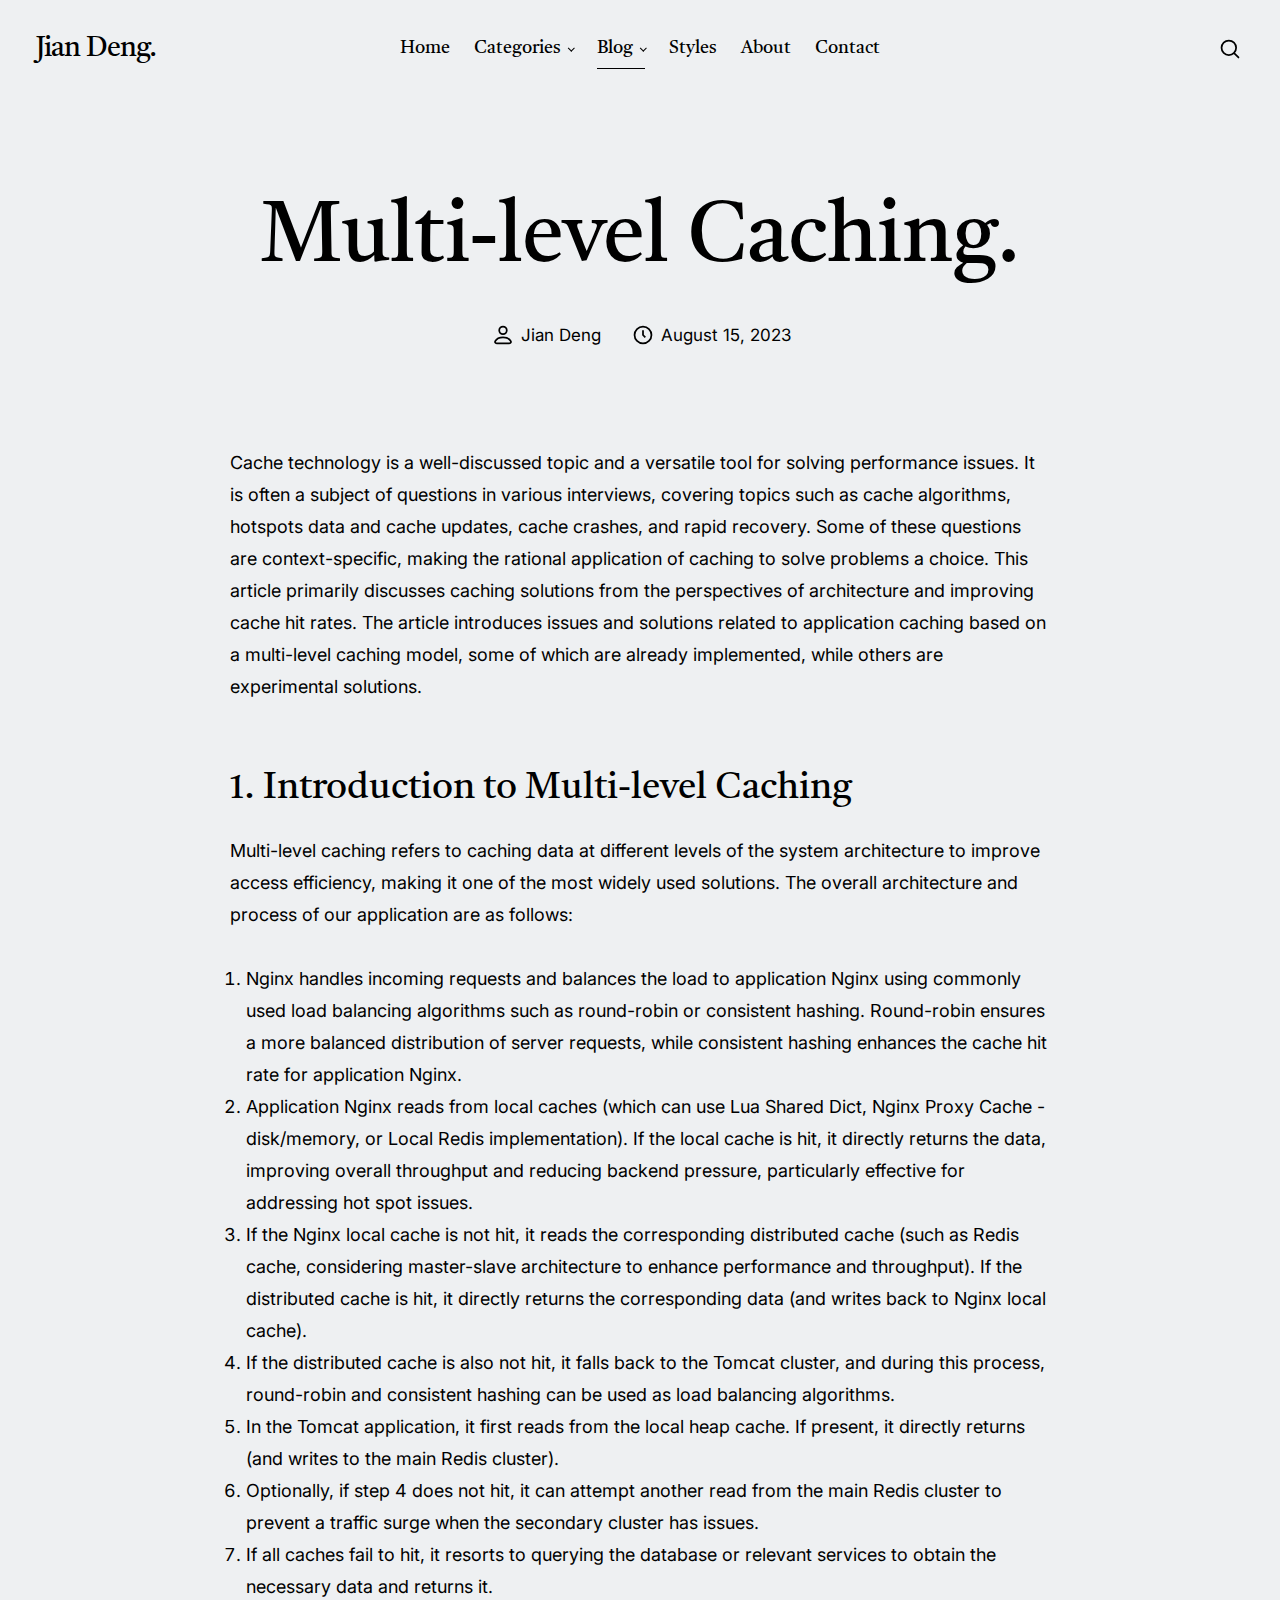
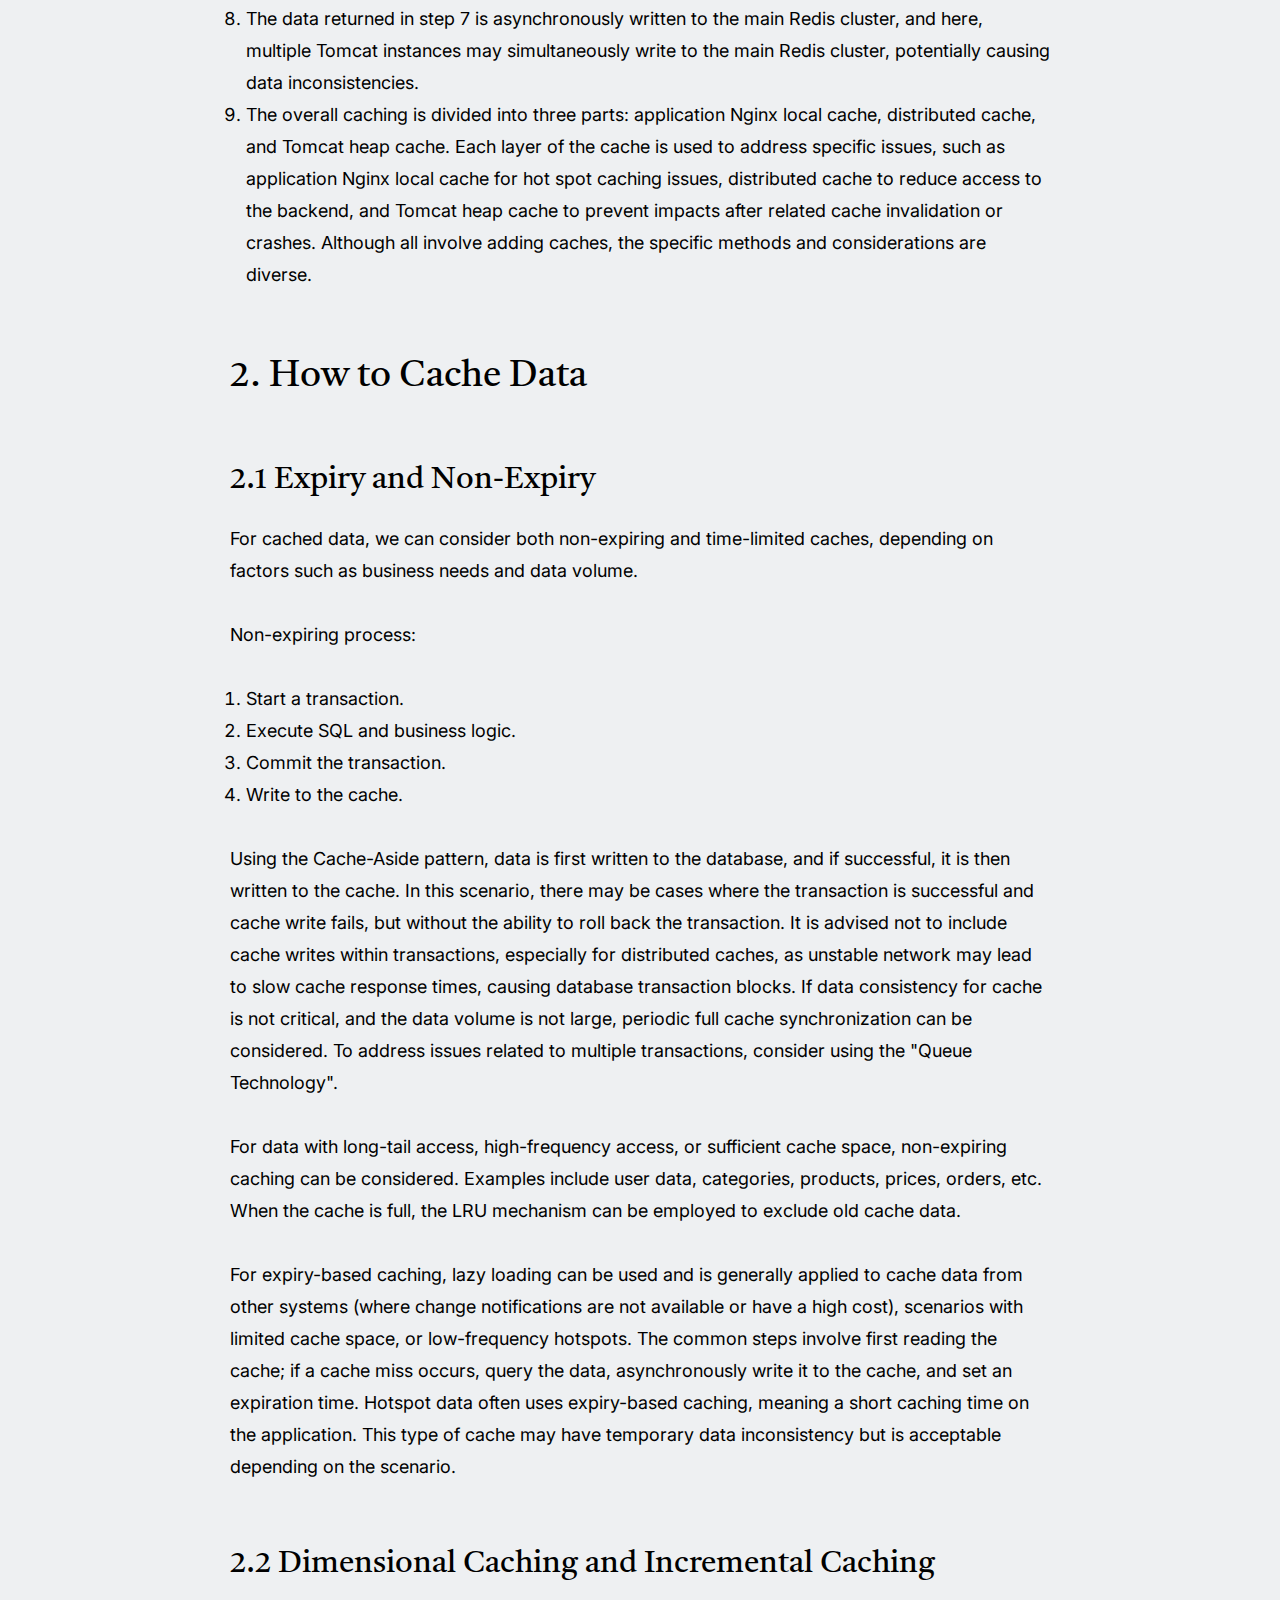
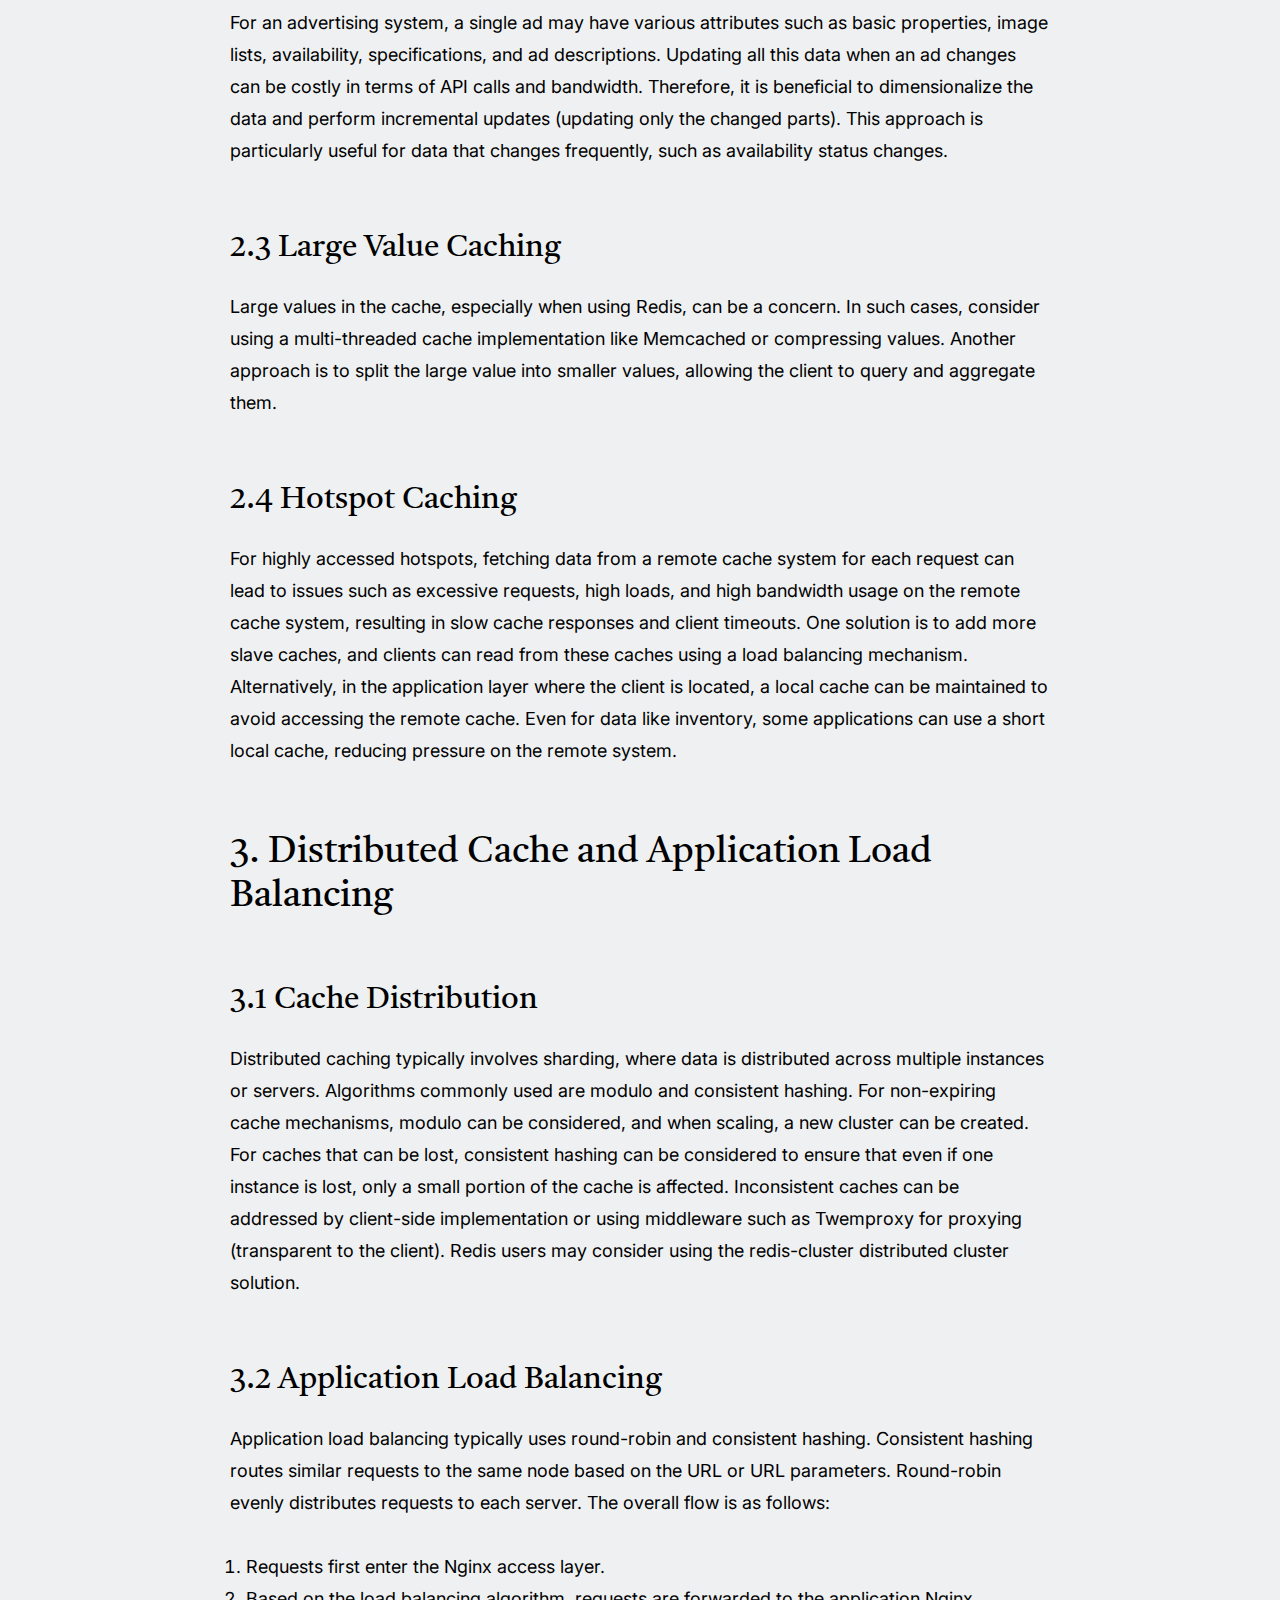
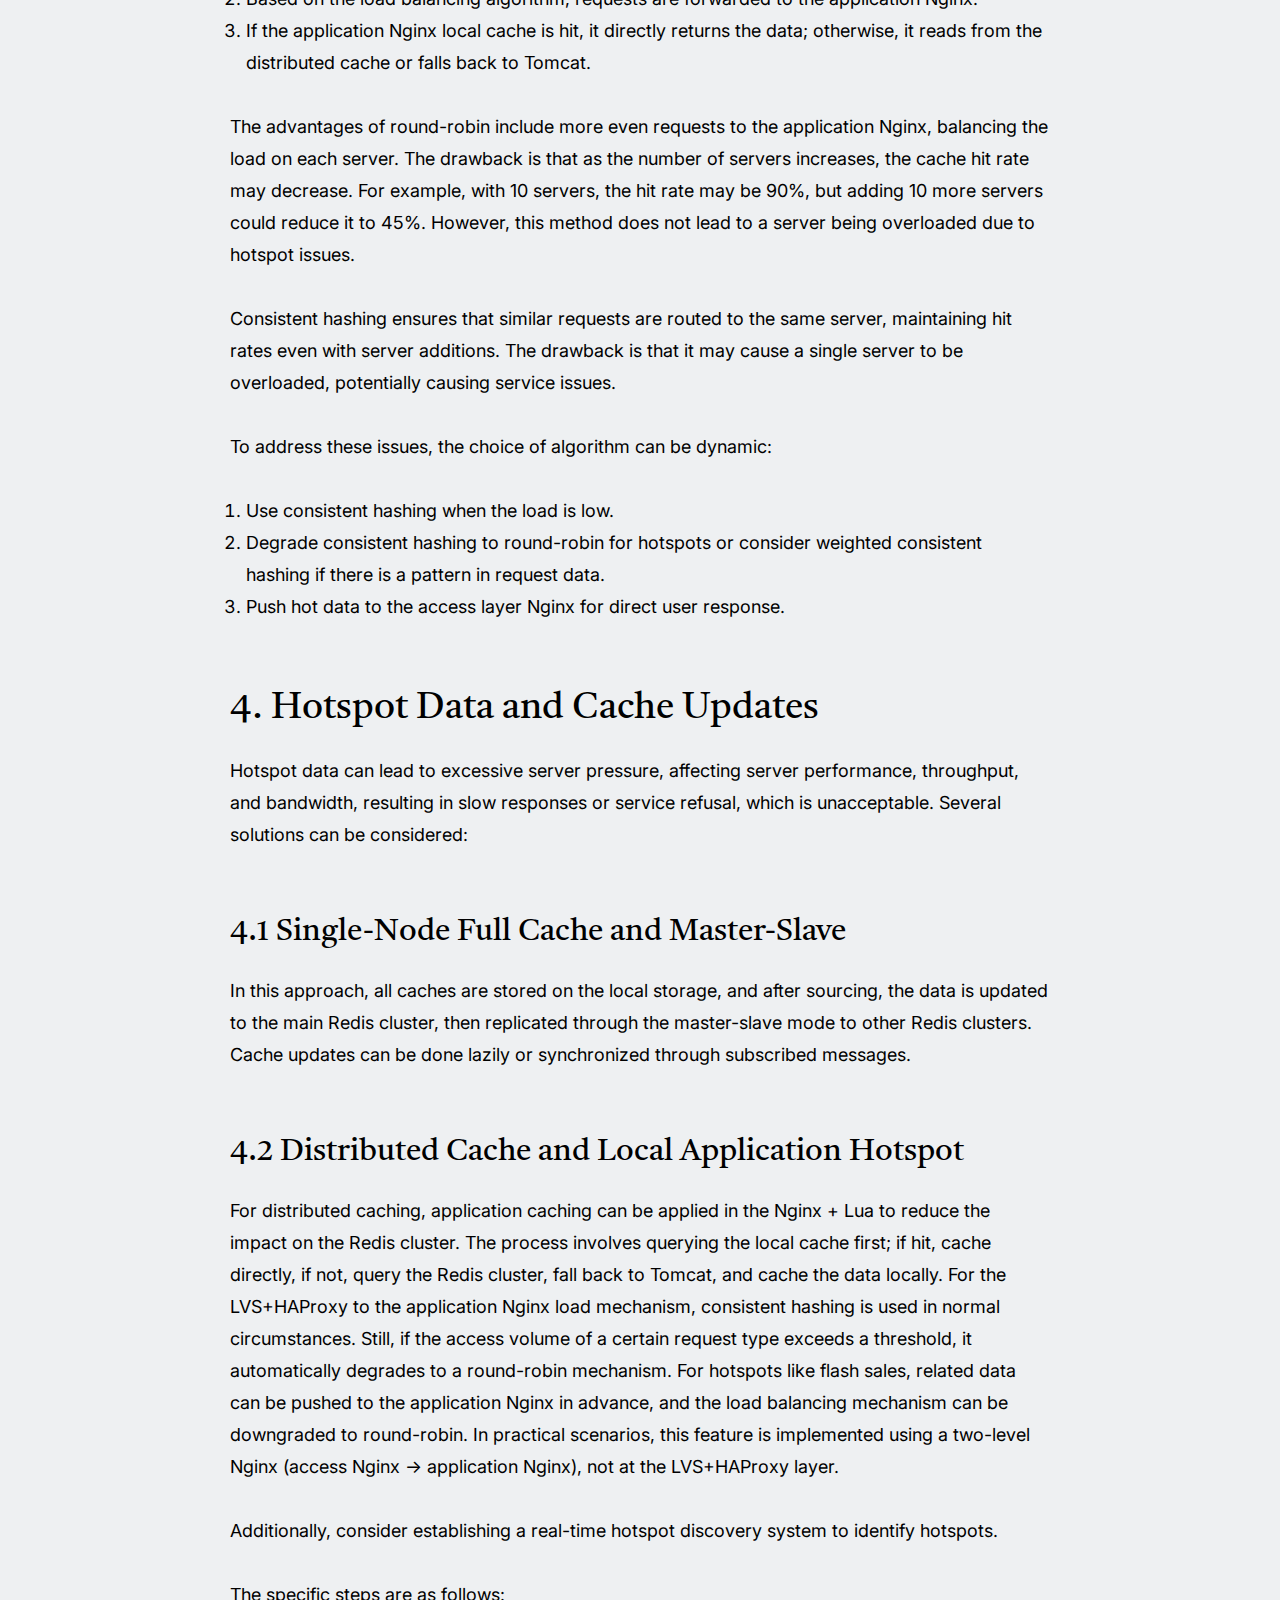
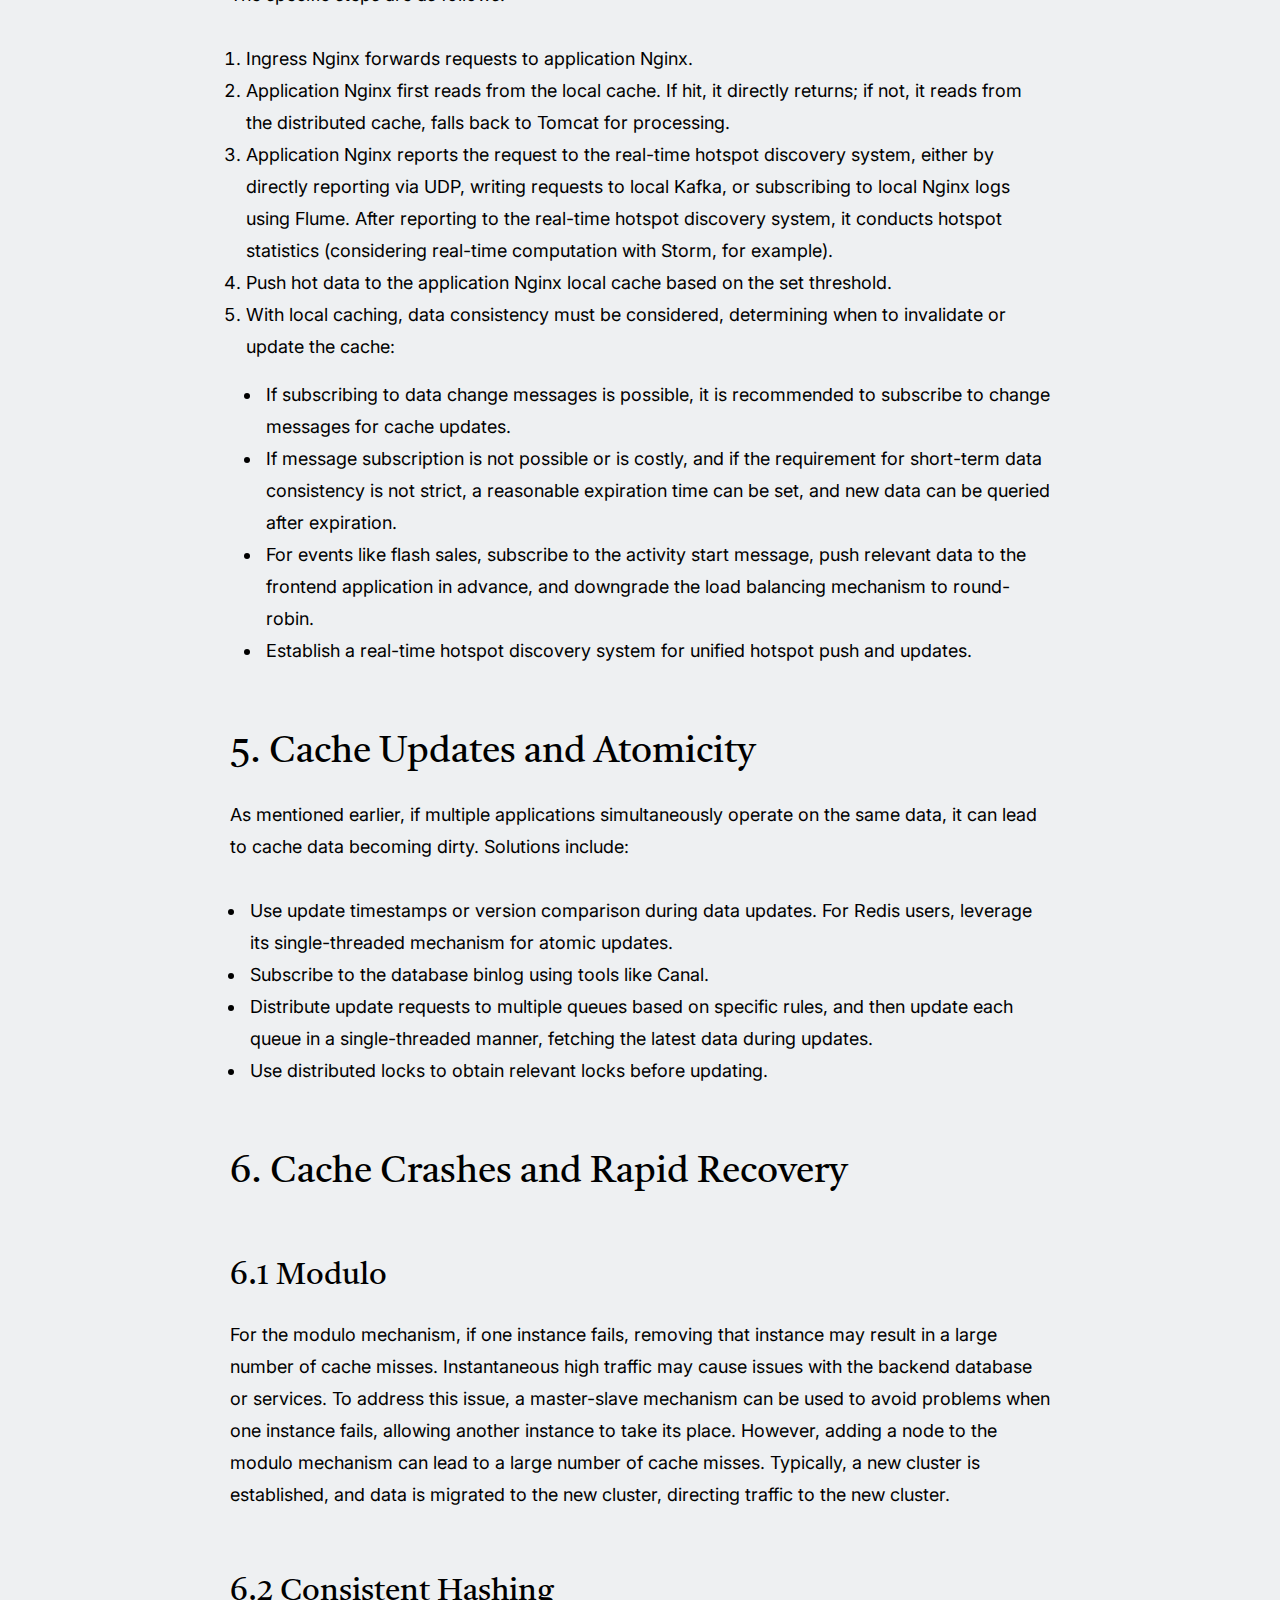
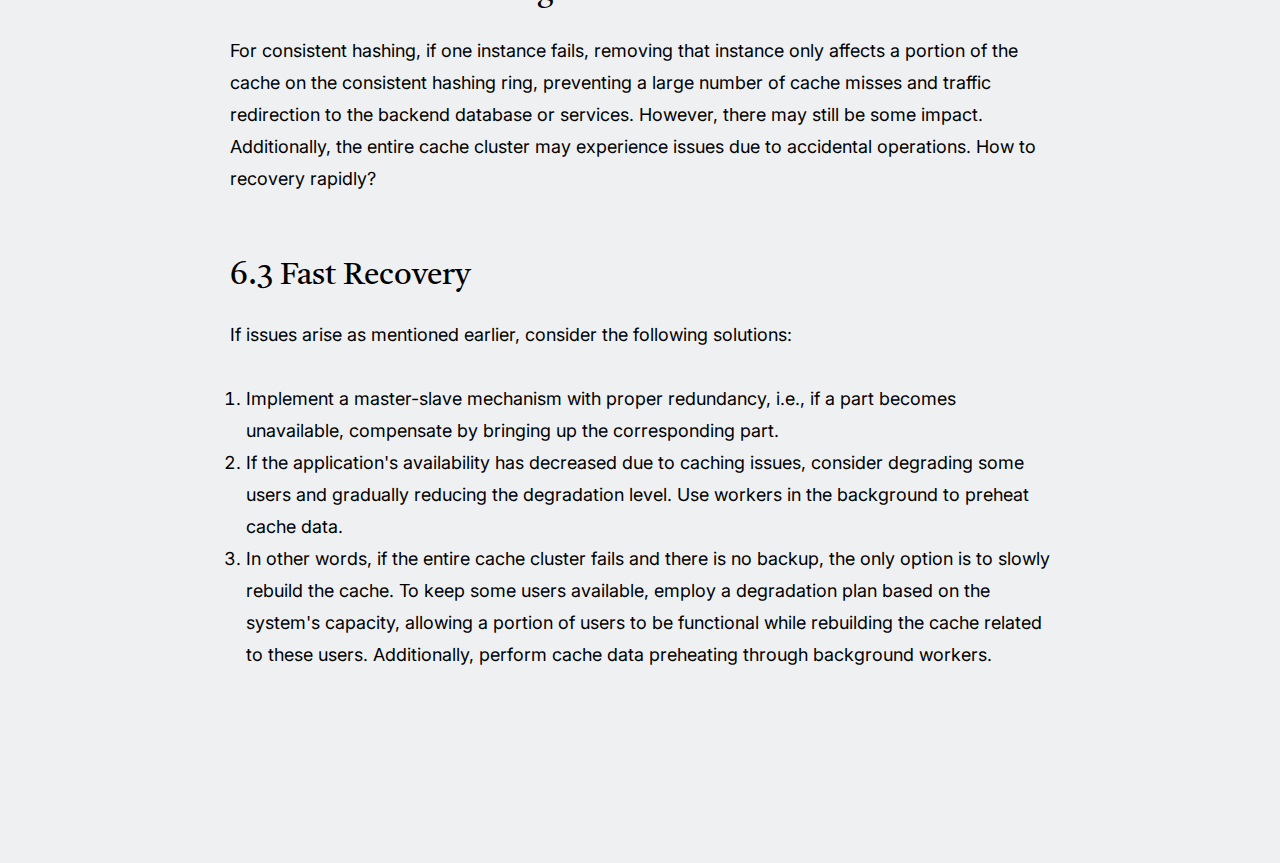
==== B10000001.html @ 36ef636c "。。。" ====
<!DOCTYPE html>
<html lang="en" class="no-js" >
<head>

    <!--- basic page needs
    ================================================== -->
    <meta charset="utf-8">
    <meta name="viewport" content="width=device-width, initial-scale=1">
    <title>Standard Post - Spurgeon</title>

    <script>
        document.documentElement.classList.remove('no-js');
        document.documentElement.classList.add('js');
    </script>

    <!-- CSS
    ================================================== -->
    <link rel="stylesheet" href="css/vendor.css">
    <link rel="stylesheet" href="css/styles.css">

    <!-- favicons
    ================================================== -->
    <link rel="apple-touch-icon" sizes="180x180" href="apple-touch-icon.png">
    <link rel="icon" type="image/png" sizes="32x32" href="favicon-32x32.png">
    <link rel="icon" type="image/png" sizes="16x16" href="favicon-16x16.png">
    <link rel="manifest" href="site.webmanifest">

</head>

<body id="top">


<!-- preloader
================================================== -->
<div id="preloader">
    <div id="loader" class="dots-fade">
        <div></div>
        <div></div>
        <div></div>
    </div>
</div>


<!-- page wrap
================================================== -->
<div id="page" class="s-pagewrap">


    <!-- # site header
    ================================================== -->
    <header id="masthead" class="s-header">

        <div class="s-header__branding">
            <p class="site-title">
                <a href="index.html" rel="home">Jian Deng.</a>
            </p>
        </div>

        <div class="row s-header__navigation">

            <nav class="s-header__nav-wrap">

                <h3 class="s-header__nav-heading">Navigate to</h3>

                <ul class="s-header__nav">
                    <li><a href="index.html" title="">Home</a></li>
                    <li class="has-children">
                        <a href="#0" title="" class="">Categories</a>
                        <ul class="sub-menu">
                            <li><a href="category.html">Design</a></li>
                            <li><a href="category.html">Lifestyle</a></li>
                            <li><a href="category.html">Inspiration</a></li>
                            <li><a href="category.html">Work</a></li>
                            <li><a href="category.html">Health</a></li>
                            <li><a href="category.html">Photography</a></li>
                        </ul>
                    </li>
                    <li class="current-menu-item has-children">
                        <a href="#0" title="" class="">Blog</a>
                        <ul class="sub-menu">
                            <li><a href="single-standard.html">Standard Post</a></li>
                            <li><a href="single-video.html">Video Post</a></li>
                            <li><a href="single-audio.html">Audio Post</a></li>
                        </ul>
                    </li>
                    <li><a href="styles.html" title="">Styles</a></li>
                    <li><a href="about.html" title="">About</a></li>
                    <li><a href="contact.html" title="">Contact</a></li>
                </ul> <!-- end s-header__nav -->

            </nav> <!-- end s-header__nav-wrap -->

        </div> <!-- end s-header__navigation -->

        <div class="s-header__search">

            <div class="s-header__search-inner">
                <div class="row">

                    <form role="search" method="get" class="s-header__search-form" action="#">
                        <label>
                            <span class="u-screen-reader-text">Search for:</span>
                            <input type="search" class="s-header__search-field" placeholder="Search for..." value="" name="s" title="Search for:" autocomplete="off">
                        </label>
                        <input type="submit" class="s-header__search-submit" value="Search">
                    </form>

                    <a href="#0" title="Close Search" class="s-header__search-close">Close</a>

                </div> <!-- end row -->
            </div> <!-- s-header__search-inner -->

        </div> <!-- end s-header__search -->

        <a class="s-header__menu-toggle" href="#0"><span>Menu</span></a>
        <a class="s-header__search-trigger" href="#">
            <svg width="24" height="24" fill="none" viewBox="0 0 24 24">
                <path stroke="currentColor" stroke-linecap="round" stroke-linejoin="round" stroke-width="1.5" d="M19.25 19.25L15.5 15.5M4.75 11C4.75 7.54822 7.54822 4.75 11 4.75C14.4518 4.75 17.25 7.54822 17.25 11C17.25 14.4518 14.4518 17.25 11 17.25C7.54822 17.25 4.75 14.4518 4.75 11Z"></path>
            </svg>
        </a>

    </header> <!-- end s-header -->

    <div id="content" class="s-content s-content--blog">

        <div class="row entry-wrap">
            <div class="column lg-12">

                <article class="entry format-standard">

                    <header class="entry__header">

                        <h1 class="entry__title">
                            Multi-level Caching.
                        </h1>

                        <div class="entry__meta">
                            <div class="entry__meta-author">
                                <svg width="24" height="24" fill="none" viewBox="0 0 24 24">
                                    <circle cx="12" cy="8" r="3.25" stroke="currentColor" stroke-linecap="round" stroke-linejoin="round" stroke-width="1.5"></circle>
                                    <path stroke="currentColor" stroke-linecap="round" stroke-linejoin="round" stroke-width="1.5" d="M6.8475 19.25H17.1525C18.2944 19.25 19.174 18.2681 18.6408 17.2584C17.8563 15.7731 16.068 14 12 14C7.93201 14 6.14367 15.7731 5.35924 17.2584C4.82597 18.2681 5.70558 19.25 6.8475 19.25Z"></path>
                                </svg>
                                <a href="#">Jian Deng</a>
                            </div>
                            <div class="entry__meta-date">
                                <svg width="24" height="24" fill="none" viewBox="0 0 24 24">
                                    <circle cx="12" cy="12" r="7.25" stroke="currentColor" stroke-width="1.5"></circle>
                                    <path stroke="currentColor" stroke-width="1.5" d="M12 8V12L14 14"></path>
                                </svg>
                                August 15, 2023
                            </div>
                        </div>
                    </header>

                    <div class="content-primary">

                        <div class="entry__content">
                            <p>Cache technology is a well-discussed topic and a versatile tool for solving performance issues. It is often a subject of questions in various interviews, covering topics such as cache algorithms, hotspots data and cache updates, cache crashes, and rapid recovery. Some of these questions are context-specific, making the rational application of caching to solve problems a choice. This article primarily discusses caching solutions from the perspectives of architecture and improving cache hit rates. The article introduces issues and solutions related to application caching based on a multi-level caching model, some of which are already implemented, while others are experimental solutions.</p>

                            <h2>1. Introduction to Multi-level Caching</h2>

                            <p>Multi-level caching refers to caching data at different levels of the system architecture to improve access efficiency, making it one of the most widely used solutions. The overall architecture and process of our application are as follows:</p>

                            <ol>
                                <li>Nginx handles incoming requests and balances the load to application Nginx using commonly used load balancing algorithms such as round-robin or consistent hashing. Round-robin ensures a more balanced distribution of server requests, while consistent hashing enhances the cache hit rate for application Nginx.</li>
                                <li>Application Nginx reads from local caches (which can use Lua Shared Dict, Nginx Proxy Cache - disk/memory, or Local Redis implementation). If the local cache is hit, it directly returns the data, improving overall throughput and reducing backend pressure, particularly effective for addressing hot spot issues.</li>
                                <li>If the Nginx local cache is not hit, it reads the corresponding distributed cache (such as Redis cache, considering master-slave architecture to enhance performance and throughput). If the distributed cache is hit, it directly returns the corresponding data (and writes back to Nginx local cache).</li>
                                <li>If the distributed cache is also not hit, it falls back to the Tomcat cluster, and during this process, round-robin and consistent hashing can be used as load balancing algorithms.</li>
                                <li>In the Tomcat application, it first reads from the local heap cache. If present, it directly returns (and writes to the main Redis cluster).</li>
                                <li>Optionally, if step 4 does not hit, it can attempt another read from the main Redis cluster to prevent a traffic surge when the secondary cluster has issues.</li>
                                <li>If all caches fail to hit, it resorts to querying the database or relevant services to obtain the necessary data and returns it.</li>
                                <li>The data returned in step 7 is asynchronously written to the main Redis cluster, and here, multiple Tomcat instances may simultaneously write to the main Redis cluster, potentially causing data inconsistencies.</li>
                                <li>The overall caching is divided into three parts: application Nginx local cache, distributed cache, and Tomcat heap cache. Each layer of the cache is used to address specific issues, such as application Nginx local cache for hot spot caching issues, distributed cache to reduce access to the backend, and Tomcat heap cache to prevent impacts after related cache invalidation or crashes. Although all involve adding caches, the specific methods and considerations are diverse.</li>
                            </ol>

                            <h2>2. How to Cache Data</h2>

                            <h3>2.1 Expiry and Non-Expiry</h3>

                            <p>For cached data, we can consider both non-expiring and time-limited caches, depending on factors such as business needs and data volume.</p>

                            <p>Non-expiring process:</p>

                            <ol>
                                <li>Start a transaction.</li>
                                <li>Execute SQL and business logic.</li>
                                <li>Commit the transaction.</li>
                                <li>Write to the cache.</li>
                            </ol>

                            <p>Using the Cache-Aside pattern, data is first written to the database, and if successful, it is then written to the cache. In this scenario, there may be cases where the transaction is successful and cache write fails, but without the ability to roll back the transaction. It is advised not to include cache writes within transactions, especially for distributed caches, as unstable network may lead to slow cache response times, causing database transaction blocks. If data consistency for cache is not critical, and the data volume is not large, periodic full cache synchronization can be considered. To address issues related to multiple transactions, consider using the "Queue Technology".</p>

                            <p>For data with long-tail access, high-frequency access, or sufficient cache space, non-expiring caching can be considered. Examples include user data, categories, products, prices, orders, etc. When the cache is full, the LRU mechanism can be employed to exclude old cache data.</p>

                            <p>For expiry-based caching, lazy loading can be used and is generally applied to cache data from other systems (where change notifications are not available or have a high cost), scenarios with limited cache space, or low-frequency hotspots. The common steps involve first reading the cache; if a cache miss occurs, query the data, asynchronously write it to the cache, and set an expiration time. Hotspot data often uses expiry-based caching, meaning a short caching time on the application. This type of cache may have temporary data inconsistency but is acceptable depending on the scenario.</p>

                            <h3>2.2 Dimensional Caching and Incremental Caching</h3>

                            <p>For an advertising system, a single ad may have various attributes such as basic properties, image lists, availability, specifications, and ad descriptions. Updating all this data when an ad changes can be costly in terms of API calls and bandwidth. Therefore, it is beneficial to dimensionalize the data and perform incremental updates (updating only the changed parts). This approach is particularly useful for data that changes frequently, such as availability status changes.</p>

                            <h3>2.3 Large Value Caching</h3>

                            <p>Large values in the cache, especially when using Redis, can be a concern. In such cases, consider using a multi-threaded cache implementation like Memcached or compressing values. Another approach is to split the large value into smaller values, allowing the client to query and aggregate them.</p>

                            <h3>2.4 Hotspot Caching</h3>

                            <p>For highly accessed hotspots, fetching data from a remote cache system for each request can lead to issues such as excessive requests, high loads, and high bandwidth usage on the remote cache system, resulting in slow cache responses and client timeouts. One solution is to add more slave caches, and clients can read from these caches using a load balancing mechanism. Alternatively, in the application layer where the client is located, a local cache can be maintained to avoid accessing the remote cache. Even for data like inventory, some applications can use a short local cache, reducing pressure on the remote system.</p>

                            <h2>3. Distributed Cache and Application Load Balancing</h2>

                            <h3>3.1 Cache Distribution</h3>

                            <p>Distributed caching typically involves sharding, where data is distributed across multiple instances or servers. Algorithms commonly used are modulo and consistent hashing. For non-expiring cache mechanisms, modulo can be considered, and when scaling, a new cluster can be created. For caches that can be lost, consistent hashing can be considered to ensure that even if one instance is lost, only a small portion of the cache is affected. Inconsistent caches can be addressed by client-side implementation or using middleware such as Twemproxy for proxying (transparent to the client). Redis users may consider using the redis-cluster distributed cluster solution.</p>

                            <h3>3.2 Application Load Balancing</h3>

                            <p>Application load balancing typically uses round-robin and consistent hashing. Consistent hashing routes similar requests to the same node based on the URL or URL parameters. Round-robin evenly distributes requests to each server. The overall flow is as follows:</p>

                            <ol>
                                <li>Requests first enter the Nginx access layer.</li>
                                <li>Based on the load balancing algorithm, requests are forwarded to the application Nginx.</li>
                                <li>If the application Nginx local cache is hit, it directly returns the data; otherwise, it reads from the distributed cache or falls back to Tomcat.</li>
                            </ol>

                            <p>The advantages of round-robin include more even requests to the application Nginx, balancing the load on each server. The drawback is that as the number of servers increases, the cache hit rate may decrease. For example, with 10 servers, the hit rate may be 90%, but adding 10 more servers could reduce it to 45%. However, this method does not lead to a server being overloaded due to hotspot issues.</p>

                            <p>Consistent hashing ensures that similar requests are routed to the same server, maintaining hit rates even with server additions. The drawback is that it may cause a single server to be overloaded, potentially causing service issues.</p>

                            <p>To address these issues, the choice of algorithm can be dynamic:</p>

                            <ol>
                                <li>Use consistent hashing when the load is low.</li>
                                <li>Degrade consistent hashing to round-robin for hotspots or consider weighted consistent hashing if there is a pattern in request data.</li>
                                <li>Push hot data to the access layer Nginx for direct user response.</li>
                            </ol>

                            <h2>4. Hotspot Data and Cache Updates</h2>

                            <p>Hotspot data can lead to excessive server pressure, affecting server performance, throughput, and bandwidth, resulting in slow responses or service refusal, which is unacceptable. Several solutions can be considered:</p>

                            <h3>4.1 Single-Node Full Cache and Master-Slave</h3>

                            <p>In this approach, all caches are stored on the local storage, and after sourcing, the data is updated to the main Redis cluster, then replicated through the master-slave mode to other Redis clusters. Cache updates can be done lazily or synchronized through subscribed messages.</p>

                            <h3>4.2 Distributed Cache and Local Application Hotspot</h3>

                            <p>For distributed caching, application caching can be applied in the Nginx + Lua to reduce the impact on the Redis cluster. The process involves querying the local cache first; if hit, cache directly, if not, query the Redis cluster, fall back to Tomcat, and cache the data locally. For the LVS+HAProxy to the application Nginx load mechanism, consistent hashing is used in normal circumstances. Still, if the access volume of a certain request type exceeds a threshold, it automatically degrades to a round-robin mechanism. For hotspots like flash sales, related data can be pushed to the application Nginx in advance, and the load balancing mechanism can be downgraded to round-robin. In practical scenarios, this feature is implemented using a two-level Nginx (access Nginx → application Nginx), not at the LVS+HAProxy layer.</p>

                            <p>Additionally, consider establishing a real-time hotspot discovery system to identify hotspots.</p>

                            <p>The specific steps are as follows:</p>

                            <ol>
                                <li>Ingress Nginx forwards requests to application Nginx.</li>
                                <li>Application Nginx first reads from the local cache. If hit, it directly returns; if not, it reads from the distributed cache, falls back to Tomcat for processing.</li>
                                <li>Application Nginx reports the request to the real-time hotspot discovery system, either by directly reporting via UDP, writing requests to local Kafka, or subscribing to local Nginx logs using Flume. After reporting to the real-time hotspot discovery system, it conducts hotspot statistics (considering real-time computation with Storm, for example).</li>
                                <li>Push hot data to the application Nginx local cache based on the set threshold.</li>
                                <li>With local caching, data consistency must be considered, determining when to invalidate or update the cache:</li>
                                <ul>
                                    <li>If subscribing to data change messages is possible, it is recommended to subscribe to change messages for cache updates.</li>
                                    <li>If message subscription is not possible or is costly, and if the requirement for short-term data consistency is not strict, a reasonable expiration time can be set, and new data can be queried after expiration.</li>
                                    <li>For events like flash sales, subscribe to the activity start message, push relevant data to the frontend application in advance, and downgrade the load balancing mechanism to round-robin.</li>
                                    <li>Establish a real-time hotspot discovery system for unified hotspot push and updates.</li>
                                </ul>
                            </ol>

                            <h2>5. Cache Updates and Atomicity</h2>

                            <p>As mentioned earlier, if multiple applications simultaneously operate on the same data, it can lead to cache data becoming dirty. Solutions include:</p>

                            <ul>
                                <li>Use update timestamps or version comparison during data updates. For Redis users, leverage its single-threaded mechanism for atomic updates.</li>
                                <li>Subscribe to the database binlog using tools like Canal.</li>
                                <li>Distribute update requests to multiple queues based on specific rules, and then update each queue in a single-threaded manner, fetching the latest data during updates.</li>
                                <li>Use distributed locks to obtain relevant locks before updating.</li>
                            </ul>

                            <h2>6. Cache Crashes and Rapid Recovery</h2>

                            <h3>6.1 Modulo</h3>

                            <p>For the modulo mechanism, if one instance fails, removing that instance may result in a large number of cache misses. Instantaneous high traffic may cause issues with the backend database or services. To address this issue, a master-slave mechanism can be used to avoid problems when one instance fails, allowing another instance to take its place. However, adding a node to the modulo mechanism can lead to a large number of cache misses. Typically, a new cluster is established, and data is migrated to the new cluster, directing traffic to the new cluster.</p>

                            <h3>6.2 Consistent Hashing</h3>

                            <p>For consistent hashing, if one instance fails, removing that instance only affects a portion of the cache on the consistent hashing ring, preventing a large number of cache misses and traffic redirection to the backend database or services. However, there may still be some impact. Additionally, the entire cache cluster may experience issues due to accidental operations. How to recovery rapidly?</p>

                            <h3>6.3 Fast Recovery</h3>

                            <p>If issues arise as mentioned earlier, consider the following solutions:</p>
                            <ol>
                                <li>Implement a master-slave mechanism with proper redundancy, i.e., if a part becomes unavailable, compensate by bringing up the corresponding part.</li>
                                <li>If the application's availability has decreased due to caching issues, consider degrading some users and gradually reducing the degradation level. Use workers in the background to preheat cache data.</li>
                                <li>In other words, if the entire cache cluster fails and there is no backup, the only option is to slowly rebuild the cache. To keep some users available, employ a degradation plan based on the system's capacity, allowing a portion of users to be functional while rebuilding the cache related to these users. Additionally, perform cache data preheating through background workers.</li>
                            </ol>
                        </div>
                    </div>

                </article> <!-- end entry -->

            </div>
        </div> <!-- end entry-wrap -->
    </div> <!-- end s-content -->


    <!-- Java Script
    ================================================== -->
    <script src="js/plugins.js"></script>
    <script src="js/main.js"></script>
</div>
</body>
</html>
---- css/vendor.css ----
/* ===================================================================
 * Spurgeon Third-party Stylesheets
 * Template Ver. 1.0.0
 * 08-16-2021
 * -------------------------------------------------------------------
 *
 * TOC:
 * # PrismJS
 * # Swiper 
 *
 * ------------------------------------------------------------------- */


/* ===================================================================
 * # PrismJS 1.20.0
 *   https://prismjs.com/download.html#themes=prism-okaidia&languages=markup+css+clike+javascript+markup-templating+php 
 *   
 *   okaidia theme for JavaScript, CSS and HTML
 *   Loosely based on Monokai textmate theme by http://www.monokai.nl/
 *   @author ocodia
 * ------------------------------------------------------------------- */
code[class*="language-"],
pre[class*="language-"] {
    color           : #f8f8f2;
    background      : none;
    text-shadow     : 0 1px rgba(0, 0, 0, 0.3);
    font-family     : var(--font-mono);
    font-size       : calc(var(--text-size) * 0.9444);
    text-align      : left;
    white-space     : pre;
    word-spacing    : normal;
    word-break      : normal;
    word-wrap       : normal;
    line-height     : var(--vspace-1);
    -moz-tab-size   : 4;
    -o-tab-size     : 4;
    tab-size        : 4;
    -webkit-hyphens : none;
    -moz-hyphens    : none;
    -ms-hyphens     : none;
    hyphens         : none;
}

/* Code blocks */
pre[class*="language-"] {
    padding  : var(--vspace-0_5) 0 var(--vspace-1);
    margin   : var(--vspace-1) 0;
    overflow : auto;
}

:not(pre)>code[class*="language-"],
pre[class*="language-"] {
    background : #272822;
}

/* Inline code */
:not(pre)>code[class*="language-"] {
    padding     : .1em;
    white-space : normal;
}

.token.comment,
.token.prolog,
.token.doctype,
.token.cdata {
    color : slategray;
}

.token.punctuation {
    color : #f8f8f2;
}

.token.namespace {
    opacity : .7;
}

.token.property,
.token.tag,
.token.constant,
.token.symbol,
.token.deleted {
    color : #f92672;
}

.token.boolean,
.token.number {
    color : #ae81ff;
}

.token.selector,
.token.attr-name,
.token.string,
.token.char,
.token.builtin,
.token.inserted {
    color : #a6e22e;
}

.token.operator,
.token.entity,
.token.url,
.language-css .token.string,
.style .token.string,
.token.variable {
    color : #f8f8f2;
}

.token.atrule,
.token.attr-value,
.token.function,
.token.class-name {
    color : #e6db74;
}

.token.keyword {
    color : #66d9ef;
}

.token.regex,
.token.important {
    color : #fd971f;
}

.token.important,
.token.bold {
    font-weight : bold;
}

.token.italic {
    font-style : italic;
}

.token.entity {
    cursor : help;
}


/* ===================================================================
 * # Swiper 6.4.5
 *   Most modern mobile touch slider and framework with hardware accelerated transitions
 *   https://swiperjs.com
 *
 *   Copyright 2014-2020 Vladimir Kharlampidi
 *
 *   Released under the MIT License
 *
 *   Released on: December 18, 2020
 * ------------------------------------------------------------------- */
@font-face {
    font-family : "swiper-icons";
    src         : url("data:application/font-woff;charset=utf-8;base64, [base64]//wADZ2x5ZgAAAywAAADMAAAD2MHtryVoZWFkAAABbAAAADAAAAA2E2+eoWhoZWEAAAGcAAAAHwAAACQC9gDzaG10eAAAAigAAAAZAAAArgJkABFsb2NhAAAC0AAAAFoAAABaFQAUGG1heHAAAAG8AAAAHwAAACAAcABAbmFtZQAAA/gAAAE5AAACXvFdBwlwb3N0AAAFNAAAAGIAAACE5s74hXjaY2BkYGAAYpf5Hu/j+W2+MnAzMYDAzaX6QjD6/4//Bxj5GA8AuRwMYGkAPywL13jaY2BkYGA88P8Agx4j+/8fQDYfA1AEBWgDAIB2BOoAeNpjYGRgYNBh4GdgYgABEMnIABJzYNADCQAACWgAsQB42mNgYfzCOIGBlYGB0YcxjYGBwR1Kf2WQZGhhYGBiYGVmgAFGBiQQkOaawtDAoMBQxXjg/wEGPcYDDA4wNUA2CCgwsAAAO4EL6gAAeNpj2M0gyAACqxgGNWBkZ2D4/wMA+xkDdgAAAHjaY2BgYGaAYBkGRgYQiAHyGMF8FgYHIM3DwMHABGQrMOgyWDLEM1T9/w8UBfEMgLzE////P/5//f/V/xv+r4eaAAeMbAxwIUYmIMHEgKYAYjUcsDAwsLKxc3BycfPw8jEQA/[base64]/uznmfPFBNODM2K7MTQ45YEAZqGP81AmGGcF3iPqOop0r1SPTaTbVkfUe4HXj97wYE+yNwWYxwWu4v1ugWHgo3S1XdZEVqWM7ET0cfnLGxWfkgR42o2PvWrDMBSFj/IHLaF0zKjRgdiVMwScNRAoWUoH78Y2icB/yIY09An6AH2Bdu/UB+yxopYshQiEvnvu0dURgDt8QeC8PDw7Fpji3fEA4z/PEJ6YOB5hKh4dj3EvXhxPqH/SKUY3rJ7srZ4FZnh1PMAtPhwP6fl2PMJMPDgeQ4rY8YT6Gzao0eAEA409DuggmTnFnOcSCiEiLMgxCiTI6Cq5DZUd3Qmp10vO0LaLTd2cjN4fOumlc7lUYbSQcZFkutRG7g6JKZKy0RmdLY680CDnEJ+UMkpFFe1RN7nxdVpXrC4aTtnaurOnYercZg2YVmLN/d/gczfEimrE/fs/bOuq29Zmn8tloORaXgZgGa78yO9/cnXm2BpaGvq25Dv9S4E9+5SIc9PqupJKhYFSSl47+Qcr1mYNAAAAeNptw0cKwkAAAMDZJA8Q7OUJvkLsPfZ6zFVERPy8qHh2YER+3i/BP83vIBLLySsoKimrqKqpa2hp6+jq6RsYGhmbmJqZSy0sraxtbO3sHRydnEMU4uR6yx7JJXveP7WrDycAAAAAAAH//wACeNpjYGRgYOABYhkgZgJCZgZNBkYGLQZtIJsFLMYAAAw3ALgAeNolizEKgDAQBCchRbC2sFER0YD6qVQiBCv/H9ezGI6Z5XBAw8CBK/m5iQQVauVbXLnOrMZv2oLdKFa8Pjuru2hJzGabmOSLzNMzvutpB3N42mNgZGBg4GKQYzBhYMxJLMlj4GBgAYow/P/PAJJhLM6sSoWKfWCAAwDAjgbRAAB42mNgYGBkAIIbCZo5IPrmUn0hGA0AO8EFTQAA") format("woff");
    font-weight : 400;
    font-style  : normal;
}

:root {
    --swiper-theme-color : #007aff;
}

.swiper-container {
    margin-left  : auto;
    margin-right : auto;
    position     : relative;
    overflow     : hidden;
    list-style   : none;
    padding      : 0;
    /* Fix of Webkit flickering */
    z-index      : 1;
}

.swiper-container-vertical>.swiper-wrapper {
    flex-direction : column;
}

.swiper-wrapper {
    position            : relative;
    width               : 100%;
    height              : 100%;
    z-index             : 1;
    display             : flex;
    transition-property : transform;
    box-sizing          : content-box;
}

.swiper-container-android .swiper-slide,
.swiper-wrapper {
    transform : translate3d(0px, 0, 0);
}

.swiper-container-multirow>.swiper-wrapper {
    flex-wrap : wrap;
}

.swiper-container-multirow-column>.swiper-wrapper {
    flex-wrap      : wrap;
    flex-direction : column;
}

.swiper-container-free-mode>.swiper-wrapper {
    transition-timing-function : ease-out;
    margin                     : 0 auto;
}

.swiper-slide {
    flex-shrink         : 0;
    width               : 100%;
    height              : 100%;
    position            : relative;
    transition-property : transform;
}

.swiper-slide-invisible-blank {
    visibility : hidden;
}

/* Auto Height */
.swiper-container-autoheight,
.swiper-container-autoheight .swiper-slide {
    height : auto;
}

.swiper-container-autoheight .swiper-wrapper {
    align-items         : flex-start;
    transition-property : transform, height;
}

/* 3D Effects */
.swiper-container-3d {
    perspective : 1200px;
}

.swiper-container-3d .swiper-wrapper,
.swiper-container-3d .swiper-slide,
.swiper-container-3d .swiper-slide-shadow-left,
.swiper-container-3d .swiper-slide-shadow-right,
.swiper-container-3d .swiper-slide-shadow-top,
.swiper-container-3d .swiper-slide-shadow-bottom,
.swiper-container-3d .swiper-cube-shadow {
    transform-style : preserve-3d;
}

.swiper-container-3d .swiper-slide-shadow-left,
.swiper-container-3d .swiper-slide-shadow-right,
.swiper-container-3d .swiper-slide-shadow-top,
.swiper-container-3d .swiper-slide-shadow-bottom {
    position       : absolute;
    left           : 0;
    top            : 0;
    width          : 100%;
    height         : 100%;
    pointer-events : none;
    z-index        : 10;
}

.swiper-container-3d .swiper-slide-shadow-left {
    background-image : linear-gradient(to left, rgba(0, 0, 0, 0.5), rgba(0, 0, 0, 0));
}

.swiper-container-3d .swiper-slide-shadow-right {
    background-image : linear-gradient(to right, rgba(0, 0, 0, 0.5), rgba(0, 0, 0, 0));
}

.swiper-container-3d .swiper-slide-shadow-top {
    background-image : linear-gradient(to top, rgba(0, 0, 0, 0.5), rgba(0, 0, 0, 0));
}

.swiper-container-3d .swiper-slide-shadow-bottom {
    background-image : linear-gradient(to bottom, rgba(0, 0, 0, 0.5), rgba(0, 0, 0, 0));
}

/* CSS Mode */
.swiper-container-css-mode>.swiper-wrapper {
    overflow           : auto;
    scrollbar-width    : none;
    /* For Firefox */
    -ms-overflow-style : none;
    /* For Internet Explorer and Edge */
}

.swiper-container-css-mode>.swiper-wrapper::-webkit-scrollbar {
    display : none;
}

.swiper-container-css-mode>.swiper-wrapper>.swiper-slide {
    scroll-snap-align : start start;
}

.swiper-container-horizontal.swiper-container-css-mode>.swiper-wrapper {
    scroll-snap-type : x mandatory;
}

.swiper-container-vertical.swiper-container-css-mode>.swiper-wrapper {
    scroll-snap-type : y mandatory;
}

:root {
    --swiper-navigation-size   : 44px;
    /*
    --swiper-navigation-color  : var(--swiper-theme-color);
    */
}

.swiper-button-prev,
.swiper-button-next {
    position        : absolute;
    top             : 50%;
    width           : calc(var(--swiper-navigation-size) / 44 * 27);
    height          : var(--swiper-navigation-size);
    margin-top      : calc(-1 * var(--swiper-navigation-size) / 2);
    z-index         : 10;
    cursor          : pointer;
    display         : flex;
    align-items     : center;
    justify-content : center;
    color           : var(--swiper-navigation-color, var(--swiper-theme-color));
}

.swiper-button-prev.swiper-button-disabled,
.swiper-button-next.swiper-button-disabled {
    opacity        : 0.35;
    cursor         : auto;
    pointer-events : none;
}

.swiper-button-prev:after,
.swiper-button-next:after {
    font-family    : swiper-icons;
    font-size      : var(--swiper-navigation-size);
    text-transform : none !important;
    letter-spacing : 0;
    text-transform : none;
    font-variant   : initial;
    line-height    : 1;
}

.swiper-button-prev,
.swiper-container-rtl .swiper-button-next {
    left  : 10px;
    right : auto;
}

.swiper-button-prev:after,
.swiper-container-rtl .swiper-button-next:after {
    content : "prev";
}

.swiper-button-next,
.swiper-container-rtl .swiper-button-prev {
    right : 10px;
    left  : auto;
}

.swiper-button-next:after,
.swiper-container-rtl .swiper-button-prev:after {
    content : "next";
}

.swiper-button-prev.swiper-button-white,
.swiper-button-next.swiper-button-white {
    --swiper-navigation-color : #ffffff;
}

.swiper-button-prev.swiper-button-black,
.swiper-button-next.swiper-button-black {
    --swiper-navigation-color : #000000;
}

.swiper-button-lock {
    display : none;
}

:root {
    /*
    --swiper-pagination-color: var(--swiper-theme-color);
    */
}

.swiper-pagination {
    position   : absolute;
    text-align : center;
    transition : 300ms opacity;
    transform  : translate3d(0, 0, 0);
    z-index    : 10;
}

.swiper-pagination.swiper-pagination-hidden {
    opacity : 0;
}

/* Common Styles */
.swiper-pagination-fraction,
.swiper-pagination-custom,
.swiper-container-horizontal>.swiper-pagination-bullets {
    bottom : 10px;
    left   : 0;
    width  : 100%;
}

/* Bullets */
.swiper-pagination-bullets-dynamic {
    overflow  : hidden;
    font-size : 0;
}

.swiper-pagination-bullets-dynamic .swiper-pagination-bullet {
    transform : scale(0.33);
    position  : relative;
}

.swiper-pagination-bullets-dynamic .swiper-pagination-bullet-active {
    transform : scale(1);
}

.swiper-pagination-bullets-dynamic .swiper-pagination-bullet-active-main {
    transform : scale(1);
}

.swiper-pagination-bullets-dynamic .swiper-pagination-bullet-active-prev {
    transform : scale(0.66);
}

.swiper-pagination-bullets-dynamic .swiper-pagination-bullet-active-prev-prev {
    transform : scale(0.33);
}

.swiper-pagination-bullets-dynamic .swiper-pagination-bullet-active-next {
    transform : scale(0.66);
}

.swiper-pagination-bullets-dynamic .swiper-pagination-bullet-active-next-next {
    transform : scale(0.33);
}

.swiper-pagination-bullet {
    width         : 8px;
    height        : 8px;
    display       : inline-block;
    border-radius : 100%;
    background    : #000;
    opacity       : 0.2;
}

button.swiper-pagination-bullet {
    border             : none;
    margin             : 0;
    padding            : 0;
    box-shadow         : none;
    -webkit-appearance : none;
    -moz-appearance    : none;
    appearance         : none;
}

.swiper-pagination-clickable .swiper-pagination-bullet {
    cursor : pointer;
}

.swiper-pagination-bullet-active {
    opacity    : 1;
    background : var(--swiper-pagination-color, var(--swiper-theme-color));
}

.swiper-container-vertical>.swiper-pagination-bullets {
    right     : 10px;
    top       : 50%;
    transform : translate3d(0px, -50%, 0);
}

.swiper-container-vertical>.swiper-pagination-bullets .swiper-pagination-bullet {
    margin  : 6px 0;
    display : block;
}

.swiper-container-vertical>.swiper-pagination-bullets.swiper-pagination-bullets-dynamic {
    top       : 50%;
    transform : translateY(-50%);
    width     : 8px;
}

.swiper-container-vertical>.swiper-pagination-bullets.swiper-pagination-bullets-dynamic .swiper-pagination-bullet {
    display    : inline-block;
    transition : 200ms transform, 200ms top;
}

.swiper-container-horizontal>.swiper-pagination-bullets .swiper-pagination-bullet {
    margin : 0 4px;
}

.swiper-container-horizontal>.swiper-pagination-bullets.swiper-pagination-bullets-dynamic {
    left        : 50%;
    transform   : translateX(-50%);
    white-space : nowrap;
}

.swiper-container-horizontal>.swiper-pagination-bullets.swiper-pagination-bullets-dynamic .swiper-pagination-bullet {
    transition : 200ms transform, 200ms left;
}

.swiper-container-horizontal.swiper-container-rtl>.swiper-pagination-bullets-dynamic .swiper-pagination-bullet {
    transition : 200ms transform, 200ms right;
}

/* Progress */
.swiper-pagination-progressbar {
    background : rgba(0, 0, 0, 0.25);
    position   : absolute;
}

.swiper-pagination-progressbar .swiper-pagination-progressbar-fill {
    background       : var(--swiper-pagination-color, var(--swiper-theme-color));
    position         : absolute;
    left             : 0;
    top              : 0;
    width            : 100%;
    height           : 100%;
    transform        : scale(0);
    transform-origin : left top;
}

.swiper-container-rtl .swiper-pagination-progressbar .swiper-pagination-progressbar-fill {
    transform-origin : right top;
}

.swiper-container-horizontal>.swiper-pagination-progressbar,
.swiper-container-vertical>.swiper-pagination-progressbar.swiper-pagination-progressbar-opposite {
    width  : 100%;
    height : 4px;
    left   : 0;
    top    : 0;
}

.swiper-container-vertical>.swiper-pagination-progressbar,
.swiper-container-horizontal>.swiper-pagination-progressbar.swiper-pagination-progressbar-opposite {
    width  : 4px;
    height : 100%;
    left   : 0;
    top    : 0;
}

.swiper-pagination-white {
    --swiper-pagination-color : #ffffff;
}

.swiper-pagination-black {
    --swiper-pagination-color : #000000;
}

.swiper-pagination-lock {
    display : none;
}

/* Scrollbar */
.swiper-scrollbar {
    border-radius    : 10px;
    position         : relative;
    -ms-touch-action : none;
    background       : rgba(0, 0, 0, 0.1);
}

.swiper-container-horizontal>.swiper-scrollbar {
    position : absolute;
    left     : 1%;
    bottom   : 3px;
    z-index  : 50;
    height   : 5px;
    width    : 98%;
}

.swiper-container-vertical>.swiper-scrollbar {
    position : absolute;
    right    : 3px;
    top      : 1%;
    z-index  : 50;
    width    : 5px;
    height   : 98%;
}

.swiper-scrollbar-drag {
    height        : 100%;
    width         : 100%;
    position      : relative;
    background    : rgba(0, 0, 0, 0.5);
    border-radius : 10px;
    left          : 0;
    top           : 0;
}

.swiper-scrollbar-cursor-drag {
    cursor : move;
}

.swiper-scrollbar-lock {
    display : none;
}

.swiper-zoom-container {
    width           : 100%;
    height          : 100%;
    display         : flex;
    justify-content : center;
    align-items     : center;
    text-align      : center;
}

.swiper-zoom-container>img,
.swiper-zoom-container>svg,
.swiper-zoom-container>canvas {
    max-width  : 100%;
    max-height : 100%;
    object-fit : contain;
}

.swiper-slide-zoomed {
    cursor : move;
}

/* Preloader */
:root {
    /*
    --swiper-preloader-color: var(--swiper-theme-color);
    */
}

.swiper-lazy-preloader {
    width            : 42px;
    height           : 42px;
    position         : absolute;
    left             : 50%;
    top              : 50%;
    margin-left      : -21px;
    margin-top       : -21px;
    z-index          : 10;
    transform-origin : 50%;
    animation        : swiper-preloader-spin 1s infinite linear;
    box-sizing       : border-box;
    border           : 4px solid var(--swiper-preloader-color, var(--swiper-theme-color));
    border-radius    : 50%;
    border-top-color : transparent;
}

.swiper-lazy-preloader-white {
    --swiper-preloader-color : #fff;
}

.swiper-lazy-preloader-black {
    --swiper-preloader-color : #000;
}

@keyframes swiper-preloader-spin {
    100% {
        transform : rotate(360deg);
    }
}

/* a11y */
.swiper-container .swiper-notification {
    position       : absolute;
    left           : 0;
    top            : 0;
    pointer-events : none;
    opacity        : 0;
    z-index        : -1000;
}

.swiper-container-fade.swiper-container-free-mode .swiper-slide {
    transition-timing-function : ease-out;
}

.swiper-container-fade .swiper-slide {
    pointer-events      : none;
    transition-property : opacity;
}

.swiper-container-fade .swiper-slide .swiper-slide {
    pointer-events : none;
}

.swiper-container-fade .swiper-slide-active,
.swiper-container-fade .swiper-slide-active .swiper-slide-active {
    pointer-events : auto;
}

.swiper-container-cube {
    overflow : visible;
}

.swiper-container-cube .swiper-slide {
    pointer-events              : none;
    -webkit-backface-visibility : hidden;
    backface-visibility         : hidden;
    z-index                     : 1;
    visibility                  : hidden;
    transform-origin            : 0 0;
    width                       : 100%;
    height                      : 100%;
}

.swiper-container-cube .swiper-slide .swiper-slide {
    pointer-events : none;
}

.swiper-container-cube.swiper-container-rtl .swiper-slide {
    transform-origin : 100% 0;
}

.swiper-container-cube .swiper-slide-active,
.swiper-container-cube .swiper-slide-active .swiper-slide-active {
    pointer-events : auto;
}

.swiper-container-cube .swiper-slide-active,
.swiper-container-cube .swiper-slide-next,
.swiper-container-cube .swiper-slide-prev,
.swiper-container-cube .swiper-slide-next+.swiper-slide {
    pointer-events : auto;
    visibility     : visible;
}

.swiper-container-cube .swiper-slide-shadow-top,
.swiper-container-cube .swiper-slide-shadow-bottom,
.swiper-container-cube .swiper-slide-shadow-left,
.swiper-container-cube .swiper-slide-shadow-right {
    z-index                     : 0;
    -webkit-backface-visibility : hidden;
    backface-visibility         : hidden;
}

.swiper-container-cube .swiper-cube-shadow {
    position       : absolute;
    left           : 0;
    bottom         : 0px;
    width          : 100%;
    height         : 100%;
    background     : #000;
    opacity        : 0.6;
    -webkit-filter : blur(50px);
    filter         : blur(50px);
    z-index        : 0;
}

.swiper-container-flip {
    overflow : visible;
}

.swiper-container-flip .swiper-slide {
    pointer-events              : none;
    -webkit-backface-visibility : hidden;
    backface-visibility         : hidden;
    z-index                     : 1;
}

.swiper-container-flip .swiper-slide .swiper-slide {
    pointer-events : none;
}

.swiper-container-flip .swiper-slide-active,
.swiper-container-flip .swiper-slide-active .swiper-slide-active {
    pointer-events : auto;
}

.swiper-container-flip .swiper-slide-shadow-top,
.swiper-container-flip .swiper-slide-shadow-bottom,
.swiper-container-flip .swiper-slide-shadow-left,
.swiper-container-flip .swiper-slide-shadow-right {
    z-index                     : 0;
    -webkit-backface-visibility : hidden;
    backface-visibility         : hidden;
}
---- css/styles.css ----
/* =================================================================== 
 * Spurgeon Main Stylesheet
 * Template Ver. 1.0.0
 * 08-15-2021
 * ------------------------------------------------------------------
 *
 * TOC:
 * # SETTINGS
 *      ## fonts
 *      ## colors
 *      ## spacing and typescale
 *      ## grid variables
 * # NORMALIZE
 * # BASE SETUP
 * # GRID
 *      ## large screen devices 
 *      ## medium screen devices 
 *      ## tablet devices 
 *      ## mobile devices 
 *      ## small screen devices 
 *      ## additional column stackpoints 
 * # UTILITY CLASSES
 * # TYPOGRAPHY 
 *      ## base type styles
 *      ## additional typography & helper classes
 *      ## lists
 *      ## spacing
 * # PRELOADER 
 *      ## page loaded
 * # FORM 
 *      ## style placeholder text
 *      ## change autocomplete styles in Chrome
 * # BUTTONS
 * # TABLE
 * # COMPONENTS
 *      ## pagination 
 *      ## alert box 
 *      ## skillbars 
 *      ## stats tabs
 * # PROJECT-WIDE SHARED STYLES
 *      ## fade in up effect
 *      ## media classes
 *      ## swiper overrides
 *      ## bricks masonry 
 *      ## masonry entries 
 * # PAGE WRAP
 * # SITE HEADER
 *      ## branding
 *      ## main navigation
 *      ## mobile menu toggle
 *      ## header-search
 *      ## close button for search 
 *      ## search triggers
 * # HERO
 *      ## hero slider
 *      ## hero scroll down
 *      ## slide transitions
 * # SITE CONTENT
 *      ## pageheader
 * # FOOTER
 *      ## subscription form
 *      ## footer social
 *      ## copyright
 *      ## go top
 * # BLOG STYLES 
 *      ## blog comments 
 *
 * ------------------------------------------------------------------ */


/* ===================================================================
 * # SETTINGS
 *
 *
 * ------------------------------------------------------------------- */

/* ------------------------------------------------------------------- 
 * ## fonts 
 * ------------------------------------------------------------------- */
@import url("https://fonts.googleapis.com/css2?family=Castoro:ital@0;1&family=Inter:wght@300;400;500;600;700&display=swap");

:root {
    --font-1    : "Inter", sans-serif;
    --font-2    : "Castoro", serif;

    /* monospace
    */
    --font-mono : Consolas, "Andale Mono", Courier, "Courier New", monospace;
}

/* ------------------------------------------------------------------- 
 * ## colors
 * ------------------------------------------------------------------- */
:root {

    /* color-1(#04776F)
     * color-2(#DD614A)
     */
    --color-1                      : hsla(176, 93%, 24%, 1);
    --color-2                      : hsla(9, 68%, 58%, 1);

    /* theme color variations
     */
    --color-1-lighter              : hsla(176, 93%, 44%, 1);
    --color-1-light                : hsla(176, 93%, 34%, 1);
    --color-1-dark                 : hsla(176, 93%, 14%, 1);
    --color-1-darker               : hsla(176, 93%, 8%, 1);
    --color-2-lighter              : hsla(9, 68%, 78%, 1);
    --color-2-light                : hsla(9, 68%, 68%, 1);
    --color-2-dark                 : hsla(9, 68%, 48%, 1);
    --color-2-darker               : hsla(9, 68%, 38%, 1);

    /* feedback colors
     * color-error(#ffd1d2), color-success(#c8e675), 
     * color-info(#d7ecfb), color-notice(#fff099)
     */
    --color-error                  : hsla(359, 100%, 91%, 1);
    --color-success                : hsla(76, 69%, 68%, 1);
    --color-info                   : hsla(205, 82%, 91%, 1);
    --color-notice                 : hsla(51, 100%, 80%, 1);
    --color-error-content          : hsla(359, 50%, 50%, 1);
    --color-success-content        : hsla(76, 29%, 28%, 1);
    --color-info-content           : hsla(205, 32%, 31%, 1);
    --color-notice-content         : hsla(51, 30%, 30%, 1);

    /* shades 
     * generated using 
     * Tint & Shade Generator 
     * (https://maketintsandshades.com/)
     */
    --color-black                  : #000000;
    --color-gray-19                : #141415;
    --color-gray-18                : #27292a;
    --color-gray-17                : #3b3d40;
    --color-gray-16                : #4f5255;
    --color-gray-15                : #63676a;
    --color-gray-14                : #767b7f;
    --color-gray-13                : #8a9094;
    --color-gray-12                : #9ea4aa;
    --color-gray-11                : #b1b9bf;
    --color-gray-10                : #c5cdd4;
    --color-gray-9                 : #cbd2d8;
    --color-gray-8                 : #d1d7dd;
    --color-gray-7                 : #d6dce1;
    --color-gray-6                 : #dce1e5;
    --color-gray-5                 : #e2e6ea;
    --color-gray-4                 : #e8ebee;
    --color-gray-3                 : #eef0f2;
    --color-gray-2                 : #f3f5f6;
    --color-gray-1                 : #f9fafb;
    --color-white                  : #ffffff;

    /* text
     */
    --color-text                   : var(--color-black);
    --color-text-dark              : var(--color-black);
    --color-text-light             : var(--color-gray-15);
    --color-placeholder            : var(--color-gray-13);

    /* buttons
     */
    --color-btn                    : var(--color-gray-5);
    --color-btn-text               : var(--color-black);
    --color-btn-hover              : var(--color-gray-7);
    --color-btn-hover-text         : var(--color-black);
    --color-btn-primary            : var(--color-black);
    --color-btn-primary-text       : var(--color-white);
    --color-btn-primary-hover      : var(--color-1);
    --color-btn-primary-hover-text : var(--color-white);
    --color-btn-stroke             : var(--color-black);
    --color-btn-stroke-text        : var(--color-black);
    --color-btn-stroke-hover       : var(--color-gray-13);
    --color-btn-stroke-hover-text  : var(--color-white);

    /* preloader
     */
    --color-preloader-bg           : white;
    --color-loader                 : black;
    --color-loader-light           : rgba(0, 0, 0, 0.1);

    /* others
     */
    --color-body                   : var(--color-gray-3);
    --color-border                 : rgba(0, 0, 0, .08);
    --border-radius                : 3px;
}

/* ------------------------------------------------------------------- 
 * ## spacing and typescale
 * ------------------------------------------------------------------- */
:root {

    /* spacing
     * base font size: 18px 
     * vertical space unit : 32px
     */
    --base-size        : 62.5%;
    --multiplier       : 1;
    --base-font-size   : calc(1.8rem * var(--multiplier));
    --space            : calc(3.2rem * var(--multiplier));

    /* vertical spacing 
     */
    --vspace-0_125     : calc(0.125 * var(--space));
    --vspace-0_25      : calc(0.25 * var(--space));
    --vspace-0_375     : calc(0.375 * var(--space));
    --vspace-0_5       : calc(0.5 * var(--space));
    --vspace-0_625     : calc(0.625 * var(--space));
    --vspace-0_75      : calc(0.75 * var(--space));
    --vspace-0_875     : calc(0.875 * var(--space));
    --vspace-1         : calc(var(--space));
    --vspace-1_25      : calc(1.25 * var(--space));
    --vspace-1_5       : calc(1.5 * var(--space));
    --vspace-1_75      : calc(1.75 * var(--space));
    --vspace-2         : calc(2 * var(--space));
    --vspace-2_5       : calc(2.5 * var(--space));
    --vspace-3         : calc(3 * var(--space));
    --vspace-3_5       : calc(3.5 * var(--space));
    --vspace-4         : calc(4 * var(--space));
    --vspace-4_5       : calc(4.5 * var(--space));
    --vspace-5         : calc(5 * var(--space));

    /* type scale
     * ratio 1         :2 | base: 18px
     * -------------------------------------------------------
     *
     * --text-display-3 = (77.40px)
     * --text-display-2 = (64.50px)
     * --text-display-1 = (53.75px)
     * --text-xxxl      = (44.79px)
     * --text-xxl       = (37.32px)
     * --text-xl        = (31.10px)
     * --text-lg        = (25.92px)
     * --text-md        = (21.60px)
     * --text-size      = (18.00px) BASE
     * --text-sm        = (15.00px)
     * --text-xs        = (12.50px)
     *
     * ---------------------------------------------------------
     */
    --text-scale-ratio : 1.2;
    --text-size        : var(--base-font-size);
    --text-xs          : calc((var(--text-size) / var(--text-scale-ratio)) / var(--text-scale-ratio));
    --text-sm          : calc(var(--text-xs) * var(--text-scale-ratio));
    --text-md          : calc(var(--text-sm) * var(--text-scale-ratio) * var(--text-scale-ratio));
    --text-lg          : calc(var(--text-md) * var(--text-scale-ratio));
    --text-xl          : calc(var(--text-lg) * var(--text-scale-ratio));
    --text-xxl         : calc(var(--text-xl) * var(--text-scale-ratio));
    --text-xxxl        : calc(var(--text-xxl) * var(--text-scale-ratio));
    --text-display-1   : calc(var(--text-xxxl) * var(--text-scale-ratio));
    --text-display-2   : calc(var(--text-display-1) * var(--text-scale-ratio));
    --text-display-3   : calc(var(--text-display-2) * var(--text-scale-ratio));

    /* default button height
     */
    --vspace-btn       : var(--vspace-2);
}

/* on mobile devices below 600px, change the value of '--multiplier' 
 * to adjust the values of base font size and vertical space unit.
 */
@media screen and (max-width: 600px) {
    :root {
        --multiplier : .9375;
    }
}

/* ------------------------------------------------------------------- 
 * ## grid variables
 * ------------------------------------------------------------------- */
:root {

    /* widths for rows and containers
     */
    --width-full     : 100%;
    --width-max      : 1200px;
    --width-wide     : 1400px;
    --width-wider    : 1600px;
    --width-widest   : 1800px;
    --width-narrow   : 1000px;
    --width-narrower : 800px;
    --width-grid-max : var(--width-max);

    /* gutter
     */
    --gutter         : 2rem;
}

/* on medium screen devices
 */
@media screen and (max-width: 1200px) {
    :root {
        --gutter : 1.8rem;
    }
}

/* on mobile devices
 */
@media screen and (max-width: 600px) {
    :root {
        --gutter : 1rem;
    }
}


/* ====================================================================
 * # NORMALIZE
 *
 *
 * --------------------------------------------------------------------
 * normalize.css v8.0.1 | MIT License |
 * github.com/necolas/normalize.css
 * -------------------------------------------------------------------- */
html {
    line-height              : 1.15;
    -webkit-text-size-adjust : 100%;
}

body {
    margin : 0;
}

main {
    display : block;
}

h1 {
    font-size : 2em;
    margin    : 0.67em 0;
}

hr {
    box-sizing : content-box;
    height     : 0;
    overflow   : visible;
}

pre {
    font-family : monospace, monospace;
    font-size   : 1em;
}

a {
    background-color : transparent;
}

abbr[title] {
    border-bottom   : none;
    text-decoration : underline;
    text-decoration : underline dotted;
}

b,
strong {
    font-weight : bolder;
}

code,
kbd,
samp {
    font-family : monospace, monospace;
    font-size   : 1em;
}

small {
    font-size : 80%;
}

sub,
sup {
    font-size      : 75%;
    line-height    : 0;
    position       : relative;
    vertical-align : baseline;
}

sub {
    bottom : -0.25em;
}

sup {
    top : -0.5em;
}

img {
    border-style : none;
}

button,
input,
optgroup,
select,
textarea {
    font-family : inherit;
    font-size   : 100%;
    line-height : 1.15;
    margin      : 0;
}

button,
input {
    overflow : visible;
}

button,
select {
    text-transform : none;
}

button,
[type="button"],
[type="reset"],
[type="submit"] {
    -webkit-appearance : button;
}

button::-moz-focus-inner,
[type="button"]::-moz-focus-inner,
[type="reset"]::-moz-focus-inner,
[type="submit"]::-moz-focus-inner {
    border-style : none;
    padding      : 0;
}

button:-moz-focusring,
[type="button"]:-moz-focusring,
[type="reset"]:-moz-focusring,
[type="submit"]:-moz-focusring {
    outline : 1px dotted ButtonText;
}

fieldset {
    padding : 0.35em 0.75em 0.625em;
}

legend {
    box-sizing  : border-box;
    color       : inherit;
    display     : table;
    max-width   : 100%;
    padding     : 0;
    white-space : normal;
}

progress {
    vertical-align : baseline;
}

textarea {
    overflow : auto;
}

[type="checkbox"],
[type="radio"] {
    box-sizing : border-box;
    padding    : 0;
}

[type="number"]::-webkit-inner-spin-button,
[type="number"]::-webkit-outer-spin-button {
    height : auto;
}

[type="search"] {
    -webkit-appearance : textfield;
    outline-offset     : -2px;
}

[type="search"]::-webkit-search-decoration {
    -webkit-appearance : none;
}

::-webkit-file-upload-button {
    -webkit-appearance : button;
    font               : inherit;
}

details {
    display : block;
}

summary {
    display : list-item;
}

template {
    display : none;
}

[hidden] {
    display : none;
}


/* ===================================================================
 * # BASE SETUP
 *
 *
 * ------------------------------------------------------------------- */
html {
    font-size  : var(--base-size);
    box-sizing : border-box;
}

*,
*::before,
*::after {
    box-sizing : inherit;
}

html,
body {
    height : 100%;
}

body {
    background-color            : var(--color-body);
    -webkit-overflow-scrolling  : touch;
    -webkit-text-size-adjust    : 100%;
    -webkit-tap-highlight-color : rgba(0, 0, 0, 0);
    -webkit-font-smoothing      : antialiased;
    -moz-osx-font-smoothing     : grayscale;
}

p {
    font-size      : inherit;
    text-rendering : optimizeLegibility;
}

a {
    text-decoration : none;
}

svg,
img,
video {
    max-width : 100%;
    height    : auto;
}

pre {
    overflow : auto;
}

div,
dl,
dt,
dd,
ul,
ol,
li,
h1,
h2,
h3,
h4,
h5,
h6,
pre,
form,
p,
blockquote,
th,
td {
    margin  : 0;
    padding : 0;
}

input[type="email"],
input[type="number"],
input[type="search"],
input[type="text"],
input[type="tel"],
input[type="url"],
input[type="password"],
textarea {
    -webkit-appearance : none;
    -moz-appearance    : none;
    appearance         : none;
}


/* ===================================================================
 * # GRID v4.0.0
 *
 *
 *   -----------------------------------------------------------------
 * - Grid breakpoints are based on MAXIMUM WIDTH media queries, 
 *   meaning they apply to that one breakpoint and ALL THOSE BELOW IT.
 * - Grid columns without a specified width will automatically layout 
 *   as equal width columns.
 *
 * - BLOCK GRID columns(columns inside BLOCK GRID containers) are 
 *   equally-sized columns define at parent/row level. 
 *   A BLOCK GRID container's class attribute value begins with "block-".
 *
 * ------------------------------------------------------------------- */

/* row 
 */
.row {
    width     : 92%;
    max-width : var(--width-grid-max);
    margin    : 0 auto;
    display   : flex;
    flex-flow : row wrap;
}

.row .row {
    width        : auto;
    max-width    : none;
    margin-left  : calc(var(--gutter) * -1);
    margin-right : calc(var(--gutter) * -1);
}

/* column
 */
.column {
    display : block;
    flex    : 1 1 0%;
    padding : 0 var(--gutter);
}

.collapse>.column,
.column.collapse {
    padding : 0;
}

/* row utility classes
 */
.row.row-wrap {
    flex-wrap : wrap;
}

.row.row-nowrap {
    flex-wrap : nowrap;
}

.row.row-y-top {
    align-items : flex-start;
}

.row.row-y-bottom {
    align-items : flex-end;
}

.row.row-y-center {
    align-items : center;
}

.row.row-stretch {
    align-items : stretch;
}

.row.row-baseline {
    align-items : baseline;
}

.row.row-x-left {
    justify-content : flex-start;
}

.row.row-x-right {
    justify-content : flex-end;
}

.row.row-x-center {
    justify-content : center;
}

/* --------------------------------------------------------------------
 * ## large screen devices 
 * -------------------------------------------------------------------- */
.lg-1 {
    flex  : none;
    width : 8.33333%;
}

.lg-2 {
    flex  : none;
    width : 16.66667%;
}

.lg-3 {
    flex  : none;
    width : 25%;
}

.lg-4 {
    flex  : none;
    width : 33.33333%;
}

.lg-5 {
    flex  : none;
    width : 41.66667%;
}

.lg-6 {
    flex  : none;
    width : 50%;
}

.lg-7 {
    flex  : none;
    width : 58.33333%;
}

.lg-8 {
    flex  : none;
    width : 66.66667%;
}

.lg-9 {
    flex  : none;
    width : 75%;
}

.lg-10 {
    flex  : none;
    width : 83.33333%;
}

.lg-11 {
    flex  : none;
    width : 91.66667%;
}

.lg-12 {
    flex  : none;
    width : 100%;
}

.block-lg-one-eight>.column {
    flex  : none;
    width : 12.5%;
}

.block-lg-one-sixth>.column {
    flex  : none;
    width : 16.66667%;
}

.block-lg-one-fifth>.column {
    flex  : none;
    width : 20%;
}

.block-lg-one-fourth>.column {
    flex  : none;
    width : 25%;
}

.block-lg-one-third>.column {
    flex  : none;
    width : 33.33333%;
}

.block-lg-one-half>.column {
    flex  : none;
    width : 50%;
}

.block-lg-whole>.column {
    flex  : none;
    width : 100%;
}

/* --------------------------------------------------------------------
 * ## medium screen devices 
 * -------------------------------------------------------------------- */
@media screen and (max-width: 1200px) {
    .md-1 {
        flex  : none;
        width : 8.33333%;
    }

    .md-2 {
        flex  : none;
        width : 16.66667%;
    }

    .md-3 {
        flex  : none;
        width : 25%;
    }

    .md-4 {
        flex  : none;
        width : 33.33333%;
    }

    .md-5 {
        flex  : none;
        width : 41.66667%;
    }

    .md-6 {
        flex  : none;
        width : 50%;
    }

    .md-7 {
        flex  : none;
        width : 58.33333%;
    }

    .md-8 {
        flex  : none;
        width : 66.66667%;
    }

    .md-9 {
        flex  : none;
        width : 75%;
    }

    .md-10 {
        flex  : none;
        width : 83.33333%;
    }

    .md-11 {
        flex  : none;
        width : 91.66667%;
    }

    .md-12 {
        flex  : none;
        width : 100%;
    }

    .block-md-one-eight>.column {
        flex  : none;
        width : 12.5%;
    }

    .block-md-one-sixth>.column {
        flex  : none;
        width : 16.66667%;
    }

    .block-md-one-fifth>.column {
        flex  : none;
        width : 20%;
    }

    .block-md-one-fourth>.column {
        flex  : none;
        width : 25%;
    }

    .block-md-one-third>.column {
        flex  : none;
        width : 33.33333%;
    }

    .block-md-one-half>.column {
        flex  : none;
        width : 50%;
    }

    .block-md-whole>.column {
        flex  : none;
        width : 100%;
    }

    .hide-on-md {
        display : none;
    }
}

/* --------------------------------------------------------------------
 * ## tablet devices 
 * -------------------------------------------------------------------- */
@media screen and (max-width: 800px) {
    .tab-1 {
        flex  : none;
        width : 8.33333%;
    }

    .tab-2 {
        flex  : none;
        width : 16.66667%;
    }

    .tab-3 {
        flex  : none;
        width : 25%;
    }

    .tab-4 {
        flex  : none;
        width : 33.33333%;
    }

    .tab-5 {
        flex  : none;
        width : 41.66667%;
    }

    .tab-6 {
        flex  : none;
        width : 50%;
    }

    .tab-7 {
        flex  : none;
        width : 58.33333%;
    }

    .tab-8 {
        flex  : none;
        width : 66.66667%;
    }

    .tab-9 {
        flex  : none;
        width : 75%;
    }

    .tab-10 {
        flex  : none;
        width : 83.33333%;
    }

    .tab-11 {
        flex  : none;
        width : 91.66667%;
    }

    .tab-12 {
        flex  : none;
        width : 100%;
    }

    .block-tab-one-eight>.column {
        flex  : none;
        width : 12.5%;
    }

    .block-tab-one-sixth>.column {
        flex  : none;
        width : 16.66667%;
    }

    .block-tab-one-fifth>.column {
        flex  : none;
        width : 20%;
    }

    .block-tab-one-fourth>.column {
        flex  : none;
        width : 25%;
    }

    .block-tab-one-third>.column {
        flex  : none;
        width : 33.33333%;
    }

    .block-tab-one-half>.column {
        flex  : none;
        width : 50%;
    }

    .block-tab-whole>.column {
        flex  : none;
        width : 100%;
    }

    .hide-on-tab {
        display : none;
    }
}

/* --------------------------------------------------------------------
 * ## mobile devices 
 * -------------------------------------------------------------------- */
@media screen and (max-width: 600px) {
    .row {
        width         : 100%;
        padding-left  : 6vw;
        padding-right : 6vw;
    }

    .row .row {
        padding-left  : 0;
        padding-right : 0;
    }

    .mob-1 {
        flex  : none;
        width : 8.33333%;
    }

    .mob-2 {
        flex  : none;
        width : 16.66667%;
    }

    .mob-3 {
        flex  : none;
        width : 25%;
    }

    .mob-4 {
        flex  : none;
        width : 33.33333%;
    }

    .mob-5 {
        flex  : none;
        width : 41.66667%;
    }

    .mob-6 {
        flex  : none;
        width : 50%;
    }

    .mob-7 {
        flex  : none;
        width : 58.33333%;
    }

    .mob-8 {
        flex  : none;
        width : 66.66667%;
    }

    .mob-9 {
        flex  : none;
        width : 75%;
    }

    .mob-10 {
        flex  : none;
        width : 83.33333%;
    }

    .mob-11 {
        flex  : none;
        width : 91.66667%;
    }

    .mob-12 {
        flex  : none;
        width : 100%;
    }

    .block-mob-one-eight>.column {
        flex  : none;
        width : 12.5%;
    }

    .block-mob-one-sixth>.column {
        flex  : none;
        width : 16.66667%;
    }

    .block-mob-one-fifth>.column {
        flex  : none;
        width : 20%;
    }

    .block-mob-one-fourth>.column {
        flex  : none;
        width : 25%;
    }

    .block-mob-one-third>.column {
        flex  : none;
        width : 33.33333%;
    }

    .block-mob-one-half>.column {
        flex  : none;
        width : 50%;
    }

    .block-mob-whole>.column {
        flex  : none;
        width : 100%;
    }

    .hide-on-mob {
        display : none;
    }
}

/* --------------------------------------------------------------------
 * ## small screen devices 
 * --------------------------------------------------------------------*/

/* stack columns on small screen devices
 */
@media screen and (max-width: 400px) {
    .row .row {
        margin-left  : 0;
        margin-right : 0;
    }

    .block-stack>.column,
    .column {
        flex         : none;
        width        : 100%;
        margin-left  : 0;
        margin-right : 0;
        padding      : 0;
    }

    .hide-on-sm {
        display : none;
    }
}

/* --------------------------------------------------------------------
 * ## additional column stackpoints 
 * -------------------------------------------------------------------- */
@media screen and (max-width: 1000px) {

    .stack-on-1000,
    .block-stack-on-1000>.column {
        flex         : none;
        width        : 100%;
        margin-left  : 0;
        margin-right : 0;
    }
}

@media screen and (max-width: 700px) {

    .stack-on-700,
    .block-stack-on-700>.column {
        flex         : none;
        width        : 100%;
        margin-left  : 0;
        margin-right : 0;
    }
}

@media screen and (max-width: 550px) {

    .stack-on-550,
    .block-stack-on-550>.column {
        flex         : none;
        width        : 100%;
        margin-left  : 0;
        margin-right : 0;
    }
}


/* ===================================================================
 * # UTILITY CLASSES
 *
 *
 * ------------------------------------------------------------------- */

/* flex item alignment classes
 */
.u-flexitem-center {
    margin     : auto;
    align-self : center;
}

.u-flexitem-left {
    margin-right : auto;
    align-self   : center;
}

.u-flexitem-right {
    margin-left : auto;
    align-self  : center;
}

.u-flexitem-x-center {
    margin-right : auto;
    margin-left  : auto;
}

.u-flexitem-x-left {
    margin-right : auto;
}

.u-flexitem-x-right {
    margin-left : auto;
}

.u-flexitem-y-center {
    align-self : center;
}

.u-flexitem-y-top {
    align-self : flex-start;
}

.u-flexitem-y-bottom {
    align-self : flex-end;
}

/* misc helper classes
 */
.u-screen-reader-text {
    clip      : rect(1px, 1px, 1px, 1px);
    clip-path : inset(50%);
    height    : 1px;
    width     : 1px;
    margin    : -1px;
    overflow  : hidden;
    padding   : 0;
    border    : 0;
    position  : absolute;
    word-wrap : normal !important;
}

.u-clearfix:after {
    content : "";
    display : table;
    clear   : both;
}

.u-hidden {
    display : none;
}

.u-invisible {
    visibility : hidden;
}

.u-antialiased {
    -webkit-font-smoothing  : antialiased;
    -moz-osx-font-smoothing : grayscale;
}

.u-overflow-hidden {
    overflow : hidden;
}

.u-remove-top {
    margin-top : 0;
}

.u-remove-bottom {
    margin-bottom : 0;
}

.u-add-half-bottom {
    margin-bottom : var(--vspace-0_5);
}

.u-add-bottom {
    margin-bottom : var(--vspace-1);
}

.u-no-border {
    border : none;
}

.u-fullwidth {
    width : 100%;
}

.u-pull-left {
    float : left;
}

.u-pull-right {
    float : right;
}


/* ===================================================================
 * # TYPOGRAPHY 
 *
 *
 * ------------------------------------------------------------------- 
 * type scale - ratio 1:2 | base: 18px
 * -------------------------------------------------------------------
 *
 * --text-display-3 = (77.40px)
 * --text-display-2 = (64.50px)
 * --text-display-1 = (53.75px)
 * --text-xxxl      = (44.79px)
 * --text-xxl       = (37.32px)
 * --text-xl        = (31.10px)
 * --text-lg        = (25.92px)
 * --text-md        = (21.60px)
 * --text-size      = (18.00px) BASE
 * --text-sm        = (15.00px)
 * --text-xs        = (12.50px)
 *
 * -------------------------------------------------------------------- */

/* --------------------------------------------------------------------
 * ## base type styles
 * -------------------------------------------------------------------- */
body {
    font-family : var(--font-1);
    font-size   : var(--base-font-size);
    font-weight : 400;
    line-height : var(--vspace-1);
    color       : var(--color-text);
}

/* links
 */
a {
    color      : var(--color-1);
    transition : all 0.3s ease-in-out;
}

a:focus,
a:hover,
a:active {
    color : var(--color-2);
}

a:hover,
a:active {
    outline : 0;
}

/* headings
 */
h1,
h2,
h3,
h4,
h5,
h6,
.h1,
.h2,
.h3,
.h4,
.h5,
.h6 {
    font-family            : var(--font-2);
    font-weight            : 400;
    color                  : var(--color-text-dark);
    font-variant-ligatures : common-ligatures;
    text-rendering         : optimizeLegibility;
}

h1,
.h1 {
    margin-top    : var(--vspace-2_5);
    margin-bottom : var(--vspace-0_75);
}

h2,
.h2,
h3,
.h3,
h4,
.h4 {
    margin-top    : var(--vspace-2);
    margin-bottom : var(--vspace-0_75);
}

h5,
.h5,
h6,
.h6 {
    margin-top    : var(--vspace-1_75);
    margin-bottom : var(--vspace-0_5);
}

h1,
.h1 {
    font-size      : var(--text-display-2);
    line-height    : calc(2.25 * var(--space));
    letter-spacing : -.01em;
}

@media screen and (max-width: 500px) {

    h1,
    .h1 {
        font-size   : var(--text-display-1);
        line-height : calc(1.875 * var(--space));
    }
}

h2,
.h2 {
    font-size   : var(--text-xxl);
    line-height : calc(1.375 * var(--space));
}

h3,
.h3 {
    font-size   : var(--text-xl);
    line-height : calc(1.125 * var(--space));
}

h4,
.h4 {
    font-size   : var(--text-lg);
    line-height : var(--vspace-1);
}

h5,
.h5 {
    font-size   : var(--text-md);
    line-height : var(--vspace-0_875);
}

h6,
.h6 {
    font-family    : var(--font-1);
    font-weight    : 600;
    font-size      : var(--text-sm);
    line-height    : var(--vspace-0_75);
    text-transform : uppercase;
    letter-spacing : .3rem;
}

/* emphasis, italic,
 * strong, bold and small text
 */
em,
i,
strong,
b {
    font-size   : inherit;
    line-height : inherit;
}

em,
i {
    font-style : italic;
}

strong,
b {
    font-weight : 600;
}

small {
    font-size   : 80%;
    font-weight : 400;
    line-height : var(--vspace-0_5);
}

/* blockquotes
 */
blockquote {
    margin      : 0 0 var(--vspace-1) 0;
    padding     : var(--vspace-1) var(--vspace-1_5);
    border-left : 2px solid var(--color-text-dark);
    position    : relative;
}

blockquote p {
    font-family : var(--font-1);
    font-weight : 400;
    font-size   : var(--text-lg);
    font-style  : normal;
    line-height : var(--vspace-1_25);
    color       : var(--color-text-dark);
    padding     : 0;
}

blockquote cite {
    display     : block;
    font-family : var(--font-1);
    font-weight : 400;
    font-size   : var(--text-sm);
    line-height : var(--vspace-0_75);
    font-style  : normal;
}

blockquote cite:before {
    content : "\2014 \0020";
}

blockquote cite,
blockquote cite a,
blockquote cite a:visited {
    color  : var(--color-text-light);
    border : none;
}

@media screen and (max-width: 500px) {
    blockquote {
        padding : var(--vspace-0_75) var(--vspace-0_75);
    }

    blockquote p {
        font-size   : var(--text-md);
        line-height : var(--vspace-1);
    }
}

/* figures
 */
figure img,
p img {
    margin         : 0;
    vertical-align : bottom;
}

figure {
    display      : block;
    margin-left  : 0;
    margin-right : 0;
}

figure img+figcaption {
    margin-top : var(--vspace-1);
}

figcaption {
    /* font-style: italic; */
    font-size     : var(--text-sm);
    text-align    : center;
    margin-bottom : 0;
}

/* preformatted, code
 */
var,
kbd,
samp,
code,
pre {
    font-family : var(--font-mono);
}

pre {
    padding    : var(--vspace-0_75) var(--vspace-1) var(--vspace-1);
    background : var(--color-gray-6);
    overflow-x : auto;
}

code {
    font-size     : var(--text-sm);
    line-height   : 1.6rem;
    margin        : 0 .2rem;
    padding       : calc(((var(--vspace-1) - 1.6rem) / 2) - .1rem) calc(.8rem - .1rem);
    white-space   : nowrap;
    background    : var(--color-gray-6);
    border        : 1px solid var(--color-gray-10);
    color         : var(--color-text-dark);
    border-radius : 3px;
}

pre>code {
    display     : block;
    white-space : pre;
    line-height : var(--vspace-1);
    padding     : 0;
    margin      : 0;
    border      : none;
}

/* deleted text, abbreviation,
 * & mark text
 */
del {
    text-decoration : line-through;
}

abbr {
    font-family    : var(--font-1);
    font-weight    : 600;
    font-variant   : small-caps;
    text-transform : lowercase;
    letter-spacing : .1em;
}

abbr[title],
dfn[title] {
    border-bottom   : 1px dotted;
    cursor          : help;
    text-decoration : none;
}

mark {
    background : var(--color-1-lighter);
    color      : var(--color-black);
}

/* horizontal rule
 */
hr {
    border       : solid var(--color-border);
    border-width : .1rem 0 0;
    clear        : both;
    margin       : var(--vspace-2) 0 calc(var(--vspace-2) - 1px);
    height       : 0;
}

hr.fancy {
    border     : none;
    margin     : var(--vspace-2) 0;
    height     : var(--vspace-1);
    text-align : center;
}

hr.fancy::before {
    content        : "*****";
    letter-spacing : .3em;
}

/* --------------------------------------------------------------------
 * ## additional typography & helper classes
 * -------------------------------------------------------------------- */
.lead,
.attention-getter {
    font-family : var(--font-1);
    font-weight : 300;
    font-size   : var(--text-md);
    line-height : var(--vspace-1_25);
    color       : var(--color-text-light);
}

@media screen and (max-width: 500px) {

    .lead,
    .attention-getter {
        font-size   : calc(var(--text-size) * 1.0556);
        line-height : calc(1.125 * var(--space));
    }
}

@media screen and (max-width: 400px) {

    .lead,
    .attention-getter {
        font-size   : var(--text-size);
        line-height : var(--vspace-1);
    }
}

.pull-quote {
    position   : relative;
    padding    : 0;
    margin-top : 0;
    text-align : center;
}

.pull-quote blockquote {
    border      : none;
    margin      : 0 auto;
    max-width   : 62rem;
    padding-top : var(--vspace-2_5);
    position    : relative;
}

.pull-quote blockquote p {
    font-weight : 400;
    color       : var(--color-text-dark);
}

.pull-quote blockquote:before {
    content           : "";
    display           : block;
    height            : var(--vspace-1);
    width             : var(--vspace-1);
    background-repeat : no-repeat;
    background        : center center;
    background-size   : contain;
    background-image  : url(../images/icons/icon-quote.svg);
    transform         : translate(-50%, 0, 0);
    position          : absolute;
    top               : var(--vspace-1);
    left              : 50%;
}

.drop-cap:first-letter {
    float          : left;
    font-family    : var(--font-1);
    font-weight    : 700;
    font-size      : calc(3 * var(--space));
    line-height    : 1;
    padding        : 0 0.125em 0 0;
    text-transform : uppercase;
    background     : transparent;
    color          : var(--color-text-dark);
}

.text-center {
    text-align : center;
}

.text-left {
    text-align : left;
}

.text-right {
    text-align : right;
}

/* --------------------------------------------------------------------
 * ## lists
 * -------------------------------------------------------------------- */
ol {
    list-style : decimal;
}

ul {
    list-style : disc;
}

li {
    display : list-item;
}

ol,
ul {
    margin-left : 1.6rem;
}

ul li {
    padding-left : .4rem;
}

ul ul,
ul ol,
ol ol,
ol ul {
    margin : 1.6rem 0 1.6rem 1.6rem;
}

ul.disc li {
    display    : list-item;
    list-style : none;
    padding    : 0 0 0 .8rem;
    position   : relative;
}

ul.disc li::before {
    content        : "";
    display        : inline-block;
    width          : 8px;
    height         : 8px;
    border-radius  : 50%;
    background     : var(--color-1);
    position       : absolute;
    left           : -.9em;
    top            : 11px;
    vertical-align : middle;
}

dt {
    margin : 0;
    color  : var(--color-1);
}

dd {
    margin : 0 0 0 2rem;
}

/* definition list line style 
 */
.lining dt,
.lining dd {
    display : inline;
    margin  : 0;
}

.lining dt+dt:before,
.lining dd+dt:before {
    content     : "\A";
    white-space : pre;
}

.lining dd+dd:before {
    content : ", ";
}

.lining dd+dd:before {
    content : ", ";
}

.lining dd:before {
    content     : ": ";
    margin-left : -0.2em;
}

/* definition list dictionary style 
 */
.dictionary-style dt {
    display       : inline;
    counter-reset : definitions;
}

.dictionary-style dt+dt:before {
    content     : ", ";
    margin-left : -0.2em;
}

.dictionary-style dd {
    display           : block;
    counter-increment : definitions;
}

.dictionary-style dd:before {
    content : counter(definitions, decimal) ". ";
}

/* --------------------------------------------------------------------
 * ## spacing
 * -------------------------------------------------------------------- */
fieldset,
button,
.btn {
    margin-bottom : var(--vspace-0_5);
}

input,
textarea,
select,
pre,
blockquote,
figure,
figcaption,
table,
p,
ul,
ol,
dl,
form,
img,
.video-container,
.ss-custom-select {
    margin-bottom : var(--vspace-1);
}


/* ===================================================================
 * # PRELOADER 
 * 
 * 
 * -------------------------------------------------------------------
 * - markup:
 *
 * <div id="preloader">
 *     <div id="loader" class="dots-fade">
 *         <div></div>
 *         <div></div>
 *         <div></div>
 *     </div>
 * </div>
 *
 * - loader class:
 * <dots-fade | dots-jump | dots-pulse>
 *
 * ------------------------------------------------------------------- */
#preloader {
    position        : fixed;
    display         : flex;
    flex-flow       : row wrap;
    justify-content : center;
    align-items     : center;
    background      : var(--color-preloader-bg);
    z-index         : 500;
    height          : 100vh;
    width           : 100%;
    opacity         : 1;
    overflow        : hidden;
}

.no-js #preloader {
    display : none;
}

#loader {
    position : relative;
    width    : 4px;
    height   : 4px;
    padding  : 0;
    display  : inline-block;
}

#loader>div {
    content       : "";
    background    : var(--color-loader);
    width         : 4px;
    height        : 4px;
    position      : absolute;
    top           : 0;
    left          : 0;
    border-radius : 50%;
}

#loader>div:nth-of-type(1) {
    left : 15px;
}

#loader>div:nth-of-type(3) {
    left : -15px;
}

/* dots jump */
.dots-jump>div {
    -webkit-animation : dots-jump 1.2s infinite ease;
    animation         : dots-jump 1.2s infinite ease;
    animation-delay   : 0.2s;
}

.dots-jump>div:nth-of-type(1) {
    animation-delay : 0.4s;
}

.dots-jump>div:nth-of-type(3) {
    animation-delay : 0s;
}

@-webkit-keyframes dots-jump {
    0% {
        top : 0;
    }

    40% {
        top : -6px;
    }

    80% {
        top : 0;
    }
}

@keyframes dots-jump {
    0% {
        top : 0;
    }

    40% {
        top : -6px;
    }

    80% {
        top : 0;
    }
}

/* dots fade */
.dots-fade>div {
    -webkit-animation : dots-fade 1.6s infinite ease;
    animation         : dots-fade 1.6s infinite ease;
    animation-delay   : 0.4s;
}

.dots-fade>div:nth-of-type(1) {
    animation-delay : 0.8s;
}

.dots-fade>div:nth-of-type(3) {
    animation-delay : 0s;
}

@-webkit-keyframes dots-fade {
    0% {
        opacity : 1;
    }

    40% {
        opacity : 0.2;
    }

    80% {
        opacity : 1;
    }
}

@keyframes dots-fade {
    0% {
        opacity : 1;
    }

    40% {
        opacity : 0.2;
    }

    80% {
        opacity : 1;
    }
}

/* dots pulse */
.dots-pulse>div {
    -webkit-animation : dots-pulse 1.2s infinite ease;
    animation         : dots-pulse 1.2s infinite ease;
    animation-delay   : 0.2s;
}

.dots-pulse>div:nth-of-type(1) {
    animation-delay : 0.4s;
}

.dots-pulse>div:nth-of-type(3) {
    animation-delay : 0s;
}

@-webkit-keyframes dots-pulse {
    0% {
        -webkit-transform : scale(1);
        transform         : scale(1);
    }

    40% {
        -webkit-transform : scale(1.1);
        transform         : scale(1.3);
    }

    80% {
        -webkit-transform : scale(1);
        transform         : scale(1);
    }
}

@keyframes dots-pulse {
    0% {
        transform : scale(1);
    }

    40% {
        transform : scale(1.3);
    }

    80% {
        transform : scale(1);
    }
}

/* ------------------------------------------------------------------- 
 * ## page loaded
 * ------------------------------------------------------------------- */
.ss-loaded #preloader {
    opacity    : 0;
    visibility : hidden;
    transition : all .6s .9s ease-in-out;
}

.ss-loaded #preloader #loader {
    opacity    : 0;
    transition : opacity .6s ease-in-out;
}


/* ===================================================================
 * # FORM 
 *
 *
 * ------------------------------------------------------------------- */
fieldset {
    border  : none;
    padding : 0;
}

input[type="email"],
input[type="number"],
input[type="search"],
input[type="text"],
input[type="tel"],
input[type="url"],
input[type="password"],
textarea,
select {
    --input-height      : var(--vspace-2);
    --input-line-height : var(--vspace-1);
    --input-vpadding    : calc(((var(--input-height) - var(--input-line-height)) / 2) - 1px);
    display             : block;
    height              : var(--input-height);
    padding             : var(--input-vpadding) calc(2.4rem - 1px);
    border              : 0;
    outline             : 0;
    color               : var(--color-placeholder);
    font-family         : var(--font-1);
    font-size           : var(--text-sm);
    font-size           : calc(var(--text-size) * 0.8889);
    line-height         : var(--input-line-height);
    max-width           : 100%;
    background-color    : var(--color-gray-3);
    border              : 1px solid transparent;
    transition          : all .3s ease-in-out;
    border-radius       : var(--border-radius);
}

.ss-custom-select {
    position : relative;
    padding  : 0;
}

.ss-custom-select select {
    -webkit-appearance : none;
    -moz-appearance    : none;
    appearance         : none;
    text-indent        : 0.01px;
    text-overflow      : '';
    margin             : 0;
    vertical-align     : middle;
}

.ss-custom-select select option {
    padding-left  : 2rem;
    padding-right : 2rem;
}

.ss-custom-select select::-ms-expand {
    display : none;
}

.ss-custom-select::after {
    border-bottom    : 2px solid black;
    border-right     : 2px solid black;
    content          : '';
    display          : block;
    height           : 8px;
    width            : 8px;
    margin-top       : -7px;
    pointer-events   : none;
    position         : absolute;
    right            : 2.4rem;
    top              : 50%;
    transition       : all 0.15s ease-in-out;
    transform-origin : 66% 66%;
    transform        : rotate(45deg);
}

textarea {
    min-height : calc(8 * var(--space));
}

input[type="email"]:focus,
input[type="number"]:focus,
input[type="search"]:focus,
input[type="text"]:focus,
input[type="tel"]:focus,
input[type="url"]:focus,
input[type="password"]:focus,
textarea:focus,
select:focus {
    color            : var(--color-black);
    background-color : white;
    box-shadow       : 0 0 5px var(--color-1);
    border           : 1px solid var(--color-1-light);
}

label,
legend {
    font-family   : var(--font-1);
    font-weight   : 600;
    font-size     : var(--text-sm);
    line-height   : var(--vspace-0_5);
    margin-bottom : var(--vspace-0_5);
    color         : var(--color-text-dark);
    display       : block;
}

input[type="checkbox"],
input[type="radio"] {
    display : inline;
}

label>.label-text {
    display     : inline-block;
    margin-left : 1rem;
    font-family : var(--font-1);
    line-height : inherit;
}

label>input[type="checkbox"],
label>input[type="radio"] {
    margin   : 0;
    position : relative;
    top      : 2px;
}

/* ------------------------------------------------------------------- 
 * ## style placeholder text
 * ------------------------------------------------------------------- */
::-webkit-input-placeholder {
    /* WebKit, Blink, Edge */
    color : var(--color-placeholder);
}

:-moz-placeholder {
    /* Mozilla Firefox 4 to 18 */
    color   : var(--color-placeholder);
    opacity : 1;
}

::-moz-placeholder {
    /* Mozilla Firefox 19+ */
    color   : var(--color-placeholder);
    opacity : 1;
}

:-ms-input-placeholder {
    /* Internet Explorer 10-11 */
    color : var(--color-placeholder);
}

::-ms-input-placeholder {
    /* Microsoft Edge */
    color : var(--color-placeholder);
}

::placeholder {
    /* Most modern browsers support this now. */
    color : var(--color-placeholder);
}

/* ------------------------------------------------------------------- 
 * ## change autocomplete styles in Chrome
 * ------------------------------------------------------------------- */
input:-webkit-autofill,
input:-webkit-autofill:hover,
input:-webkit-autofill:focus,
textarea:-webkit-autofill,
textarea:-webkit-autofill:hover,
textarea:-webkit-autofill:focus,
select:-webkit-autofill,
select:-webkit-autofill:hover,
select:-webkit-autofill:focus {
    -webkit-text-fill-color : var(--color-1);
    transition              : background-color 5000s ease-in-out 0s;
}


/* ===================================================================
 * # BUTTONS
 *
 *
 * ------------------------------------------------------------------- */
.btn,
button,
input[type="submit"],
input[type="reset"],
input[type="button"] {
    --btn-height            : var(--vspace-btn);
    display                 : inline-block;
    font-family             : var(--font-1);
    font-weight             : 600;
    font-size               : var(--text-xs);
    text-transform          : uppercase;
    letter-spacing          : .35em;
    height                  : var(--btn-height);
    line-height             : calc(var(--btn-height) - 4px);
    padding                 : 0 3.6rem;
    margin                  : 0 0.4rem var(--vspace-0_5) 0;
    color                   : var(--color-btn-text);
    text-decoration         : none;
    text-align              : center;
    white-space             : nowrap;
    cursor                  : pointer;
    transition              : all .3s;
    border-radius           : var(--border-radius);
    background-color        : var(--color-btn);
    border                  : 2px solid var(--color-btn);
    -webkit-font-smoothing  : antialiased;
    -moz-osx-font-smoothing : grayscale;
}

.btn:focus,
button:focus,
input[type="submit"]:focus,
input[type="reset"]:focus,
input[type="button"]:focus,
.btn:hover,
button:hover,
input[type="submit"]:hover,
input[type="reset"]:hover,
input[type="button"]:hover {
    background-color : var(--color-btn-hover);
    border-color     : var(--color-btn-hover);
    color            : var(--color-btn-hover-text);
    outline          : 0;
}

/* button primary
 */
.btn.btn--primary,
button.btn--primary,
input[type="submit"].btn--primary,
input[type="reset"].btn--primary,
input[type="button"].btn--primary {
    background   : var(--color-btn-primary);
    border-color : var(--color-btn-primary);
    color        : var(--color-btn-primary-text);
}

.btn.btn--primary:focus,
button.btn--primary:focus,
input[type="submit"].btn--primary:focus,
input[type="reset"].btn--primary:focus,
input[type="button"].btn--primary:focus,
.btn.btn--primary:hover,
button.btn--primary:hover,
input[type="submit"].btn--primary:hover,
input[type="reset"].btn--primary:hover,
input[type="button"].btn--primary:hover {
    background   : var(--color-btn-primary-hover);
    border-color : var(--color-btn-primary-hover);
    color        : var(--color-btn-primary-hover-text);
}

/* button modifiers
 */
.btn.u-fullwidth,
button.u-fullwidth {
    width        : 100%;
    margin-right : 0;
}

.btn--small,
button.btn--small {
    --btn-height : calc(var(--vspace-btn) - 1.6rem);
}

.btn--medium,
button.btn--medium {
    --btn-height : calc(var(--vspace-btn) + .8rem);
}

.btn--large,
button.btn--large {
    --btn-height : calc(var(--vspace-btn) + 1.6rem);
}

.btn--stroke,
button.btn--stroke {
    background  : transparent !important;
    font-weight : 700;
    border      : 2px solid var(--color-btn-stroke);
    color       : var(--color-btn-stroke-text);
}

.btn--stroke:focus,
button.btn--stroke:focus,
.btn--stroke:hover,
button.btn--stroke:hover {
    background : var(--color-btn-stroke-hover) !important;
    border     : 2px solid var(--color-btn-stroke-hover);
    color      : var(--color-btn-stroke-hover-text);
}

.btn--pill,
button.btn--pill {
    padding-left  : 3.2rem !important;
    padding-right : 3.2rem !important;
    border-radius : 1000px !important;
}


/* ===================================================================
 * # TABLE
 *
 *
 * ------------------------------------------------------------------- */
table {
    border-width    : 0;
    width           : 100%;
    max-width       : 100%;
    font-family     : var(--font-1);
    border-collapse : collapse;
}

th,
td {
    padding       : var(--vspace-0_5) 3.2rem calc(var(--vspace-0_5) - 1px);
    text-align    : left;
    border-bottom : 1px solid var(--color-border);
}

th {
    padding     : var(--vspace-0_5) 3.2rem;
    color       : var(--color-text-dark);
    font-family : var(--font-1);
    font-weight : 600;
}

th:first-child,
td:first-child {
    padding-left : 0;
}

th:last-child,
td:last-child {
    padding-right : 0;
}

.table-responsive {
    overflow-x                 : auto;
    -webkit-overflow-scrolling : touch;
}


/* ===================================================================
 * # COMPONENTS
 *
 *
 * ------------------------------------------------------------------- */

/* -------------------------------------------------------------------
 * ## pagination 
 * ------------------------------------------------------------------- */
.pgn {
    --pgn-num-height : calc(var(--vspace-1) + .4rem);
    margin           : 0 auto var(--vspace-1);
    text-align       : center;
}

.pgn ul {
    display         : inline-flex;
    flex-flow       : row wrap;
    justify-content : center;
    list-style      : none;
    margin-left     : 0;
    position        : relative;
    padding         : 0 6rem;
}

.pgn ul li {
    margin  : 0;
    padding : 0;
}

.pgn__num {
    font-family   : var(--font-1);
    font-weight   : 600;
    font-size     : var(--text-size);
    line-height   : var(--vspace-1);
    display       : block;
    padding       : .2rem 1.2rem;
    height        : var(--pgn-num-height);
    margin        : .2rem .2rem;
    color         : var(--color-text-dark);
    border-radius : var(--border-radius);
    transition    : all, .3s, ease-in-out;
}

.pgn__num:focus,
.pgn__num:hover {
    background : var(--color-text-dark);
    color      : var(--color-white);
}

.pgn .current,
.pgn .current:focus,
.pgn .current:hover {
    background : var(--color-text-dark);
    color      : var(--color-white);
}

.pgn .inactive,
.pgn .inactive:focus,
.pgn .inactive:hover {
    opacity : 0.4;
    cursor  : default;
}

.pgn__prev,
.pgn__next {
    display         : inline-flex;
    flex-flow       : row wrap;
    justify-content : center;
    align-items     : center;
    height          : var(--pgn-num-height);
    width           : 4.8rem;
    line-height     : var(--vspace-1);
    border-radius   : 4px;
    padding         : 0;
    margin          : 0;
    opacity         : 1;
    font            : 0/0 a;
    text-shadow     : none;
    color           : transparent;
    transition      : all, .3s, ease-in-out;
    position        : absolute;
    top             : 50%;
    transform       : translate(0, -50%);
}

.pgn__prev:focus,
.pgn__prev:hover,
.pgn__next:focus,
.pgn__next:hover {
    background : var(--color-text-dark);
}

.pgn__prev svg,
.pgn__next svg {
    height     : 2.4rem;
    width      : 2.4rem;
    transition : all, .3s, ease-in-out;
}

.pgn__prev svg path,
.pgn__next svg path {
    stroke : var(--color-text-dark);
}

.pgn__prev:focus svg path,
.pgn__prev:hover svg path,
.pgn__next:focus svg path,
.pgn__next:hover svg path {
    stroke : white;
}

.pgn__prev {
    left : 0;
}

.pgn__next {
    right : 0;
}

.pgn__prev.inactive,
.pgn__next.inactive {
    opacity : 0.4;
    cursor  : default;
}

.pgn__prev.inactive:focus,
.pgn__prev.inactive:hover,
.pgn__next.inactive:focus,
.pgn__next.inactive:hover {
    background-color : transparent;
}

/* ------------------------------------------------------------------- 
 * responsive:
 * pagination
 * ------------------------------------------------------------------- */
@media screen and (max-width: 600px) {
    .pgn ul {
        padding : 0 5.2rem;
    }
}

/* ------------------------------------------------------------------- 
 * ## alert box 
 * ------------------------------------------------------------------- */
.alert-box {
    padding       : var(--vspace-0_75) 4rem var(--vspace-0_75) 3.2rem;
    margin-bottom : var(--vspace-1);
    border-radius : var(--border-radius);
    font-family   : var(--font-1);
    font-weight   : 500;
    font-size     : var(--text-sm);
    line-height   : var(--vspace-0_75);
    opacity       : 1;
    visibility    : visible;
    position      : relative;
}

.alert-box__close {
    position : absolute;
    display  : block;
    right    : 1.6rem;
    top      : 1.6rem;
    cursor   : pointer;
    width    : 12px;
    height   : 12px;
}

.alert-box__close::before,
.alert-box__close::after {
    content  : '';
    display  : inline-block;
    width    : 1px;
    height   : 12px;
    position : absolute;
    top      : 0;
    left     : 5px;
}

.alert-box__close::before {
    transform : rotate(45deg);
}

.alert-box__close::after {
    transform : rotate(-45deg);
}

.alert-box--error {
    background-color : var(--color-error);
    color            : var(--color-error-content);
}

.alert-box--error .alert-box__close::before,
.alert-box--error .alert-box__close::after {
    background-color : var(--color-error-content);
}

.alert-box--success {
    background-color : var(--color-success);
    color            : var(--color-success-content);
}

.alert-box--success .alert-box__close::before,
.alert-box--success .alert-box__close::after {
    background-color : var(--color-success-content);
}

.alert-box--info {
    background-color : var(--color-info);
    color            : var(--color-info-content);
}

.alert-box--info .alert-box__close::before,
.alert-box--info .alert-box__close::after {
    background-color : var(--color-info-content);
}

.alert-box--notice {
    background-color : var(--color-notice);
    color            : var(--color-notice-content);
}

.alert-box--notice .alert-box__close::before,
.alert-box--notice .alert-box__close::after {
    background-color : var(--color-notice-content);
}

.alert-box.hideit {
    opacity    : 0;
    visibility : hidden;
    transition : all .5s;
}

/* ------------------------------------------------------------------- 
 * ## skillbars 
 * ------------------------------------------------------------------- */
.skill-bars {
    list-style : none;
    margin     : var(--vspace-2) 0 var(--vspace-1);
}

.skill-bars li {
    height        : .4rem;
    background    : var(--color-gray-9);
    width         : 100%;
    margin-bottom : calc(var(--vspace-2) - .4rem);
    padding       : 0;
    position      : relative;
}

.skill-bars li strong {
    position       : absolute;
    left           : 0;
    top            : calc((var(--vspace-1) * 1.25) * -1);
    font-family    : var(--font-1);
    font-weight    : 600;
    color          : var(--color-text-dark);
    text-transform : uppercase;
    letter-spacing : .2em;
    font-size      : var(--text-xs);
    line-height    : var(--vspace-0_75);
}

.skill-bars li .progress {
    background : var(--color-1);
    position   : relative;
    height     : 100%;
}

.skill-bars li .progress span {
    display       : block;
    font-family   : var(--font-1);
    color         : white;
    font-size     : 1rem;
    line-height   : 1;
    background    : var(--color-black);
    padding       : var(--vspace-0_25);
    border-radius : 4px;
    position      : absolute;
    right         : 0;
    top           : calc((var(--vspace-1) + .8rem) * -1);
}

.skill-bars li .progress span::after {
    position         : absolute;
    left             : 50%;
    bottom           : -10px;
    margin-left      : -5px;
    width            : 0;
    height           : 0;
    border           : 5px solid transparent;
    border-top-color : var(--color-black, var(--color-black));
    content          : "";
}

.skill-bars li .percent5 {
    width : 5%;
}

.skill-bars li .percent10 {
    width : 10%;
}

.skill-bars li .percent15 {
    width : 15%;
}

.skill-bars li .percent20 {
    width : 20%;
}

.skill-bars li .percent25 {
    width : 25%;
}

.skill-bars li .percent30 {
    width : 30%;
}

.skill-bars li .percent35 {
    width : 35%;
}

.skill-bars li .percent40 {
    width : 40%;
}

.skill-bars li .percent45 {
    width : 45%;
}

.skill-bars li .percent50 {
    width : 50%;
}

.skill-bars li .percent55 {
    width : 55%;
}

.skill-bars li .percent60 {
    width : 60%;
}

.skill-bars li .percent65 {
    width : 65%;
}

.skill-bars li .percent70 {
    width : 70%;
}

.skill-bars li .percent75 {
    width : 75%;
}

.skill-bars li .percent80 {
    width : 80%;
}

.skill-bars li .percent85 {
    width : 85%;
}

.skill-bars li .percent90 {
    width : 90%;
}

.skill-bars li .percent95 {
    width : 95%;
}

.skill-bars li .percent100 {
    width : 100%;
}

/* --------------------------------------------------------------------
 * ## stats tabs
 * -------------------------------------------------------------------- */
.stats-tabs {
    padding : 0;
    margin  : var(--vspace-1) 0;
}

.stats-tabs li {
    display      : inline-block;
    margin       : 0 1.6rem var(--vspace-0_5) 0;
    padding      : 0 1.5rem 0 0;
    border-right : 1px solid var(--color-border);
}

.stats-tabs li:last-child {
    margin  : 0;
    padding : 0;
    border  : none;
}

.stats-tabs li a {
    display     : block;
    font-family : var(--font-1);
    font-size   : var(--text-lg);
    font-weight : 600;
    line-height : var(--vspace-1_5);
    border      : none;
    color       : var(--color-text-dark);
}

.stats-tabs li a:hover {
    color : var(--color-1);
}

.stats-tabs li a em {
    display     : block;
    margin      : 0;
    font-family : var(--font-1);
    font-size   : var(--text-sm);
    line-height : var(--vspace-0_5);
    font-weight : 400;
    font-style  : normal;
    color       : var(--color-text-light);
}


/* ===================================================================
 * # PROJECT-WIDE SHARED STYLES
 *
 *
 * ------------------------------------------------------------------- */
.wide {
    max-width : var(--width-wide);
}

.wider {
    max-width : var(--width-wider);
}

.narrow {
    max-width : var(--width-narrow);
}

.body-text-sm {
    font-size   : calc(var(--text-size) * 0.8889);
    line-height : calc(0.9375 * var(--space));
}

/* ------------------------------------------------------------------- 
 * ## fade in up effect
 * ------------------------------------------------------------------- */
[data-animate-el] {
    --transition-delay         : 0ms;
    transition-timing-function : cubic-bezier(0.28, 0.12, 0.22, 1);
    transition-property        : opacity, visibility, transform;
    transition-duration        : 1s;
    transition-delay           : var(--transition-delay);
    opacity                    : 0;
    visibility                 : hidden;
    transform                  : translate(0, 150%);
}

.ss-animated [data-animate-el] {
    opacity    : 1;
    visibility : visible;
    transform  : translate(0, 0);
}

/* ------------------------------------------------------------------- 
 * ## media classes
 * ------------------------------------------------------------------- */

/* floated image
 */
img.u-pull-right {
    margin : var(--vspace-0_5) 0 var(--vspace-0_5) var(--vspace-0_875);
}

img.u-pull-left {
    margin : var(--vspace-0_5) var(--vspace-0_875) var(--vspace-0_5) 0;
}

/* responsive video container
 */
.video-container {
    --aspect-ratio : 16/9;
    position       : relative;
    height         : 0;
    overflow       : hidden;
    padding-bottom : calc(100%/(var(--aspect-ratio)));
}

.video-container iframe,
.video-container object,
.video-container embed,
.video-container video {
    position : absolute;
    top      : 0;
    left     : 0;
    width    : 100%;
    height   : 100%;
}

/* ------------------------------------------------------------------- 
 * ## swiper overrides
 * ------------------------------------------------------------------- */
.swiper-container .swiper-pagination-bullets .swiper-pagination-bullet {
    margin : 0 1.2rem;
}

.swiper-container .swiper-pagination-bullet {
    width      : 6px;
    height     : 6px;
    background : rgba(0, 0, 0, 0.3);
    opacity    : 1;
}

.swiper-container .swiper-pagination-bullet-active {
    background : black;
    opacity    : 1;
}

/* ------------------------------------------------------------------- 
 * ## bricks masonry 
 * ------------------------------------------------------------------- */
.bricks {
    --brick-padding : 4rem;
    padding-top     : var(--vspace-5);
    padding-bottom  : var(--vspace-3);
}

.bricks--half-top-padding {
    padding-top : var(--vspace-2_5);
}

.bricks .masonry {
    max-width : 1520px;
    width     : 92%;
    margin    : 0 auto var(--vspace-2);
    overflow  : hidden;
}

.bricks .pagination {
    margin-top : var(--vspace-2);
}

.bricks-wrapper {
    position   : relative;
    margin-top : calc(var(--brick-padding) * -1);
}

.bricks-wrapper .grid-sizer,
.bricks-wrapper .brick {
    width : 25%;
}

.bricks-wrapper .brick {
    float   : left;
    padding : var(--brick-padding) var(--brick-padding) 0;
}

/* ------------------------------------------------------------------- 
 * ## masonry entries 
 * ------------------------------------------------------------------- */
.bricks-wrapper .entry__thumb {
    overflow : hidden;
    position : relative;
}

.bricks-wrapper .entry__thumb img {
    vertical-align : bottom;
    transition     : all 0.3s ease-in-out;
    margin         : 0;
}

.bricks-wrapper .entry__thumb .thumb-link::before {
    z-index    : 1;
    content    : "";
    display    : block;
    background : rgba(0, 0, 0, 0.5);
    opacity    : 0;
    visibility : hidden;
    width      : 100%;
    height     : 100%;
    transition : all 0.3s ease-in-out;
    position   : absolute;
    top        : 0;
    left       : 0;
}

.bricks-wrapper .entry__thumb .thumb-link::after {
    z-index        : 1;
    display        : block;
    content        : "...";
    font-family    : georgia, serif;
    font-size      : 2.4rem;
    height         : 90px;
    width          : 90px;
    letter-spacing : .2rem;
    line-height    : 90px;
    margin-left    : -45px;
    margin-top     : -55px;
    text-align     : center;
    color          : white;
    opacity        : 0;
    visibility     : hidden;
    transform      : scale(0.5);
    transition     : all 0.3s ease-in-out;
    position       : absolute;
    left           : 50%;
    top            : 50%;
}

.bricks-wrapper .entry__thumb:hover .thumb-link::before {
    opacity    : 1;
    visibility : visible;
}

.bricks-wrapper .entry__thumb:hover .thumb-link::after {
    opacity    : 1;
    visibility : visible;
    transform  : scale(1);
}

.bricks-wrapper .entry__thumb:hover .thumb-link img {
    transform : scale(1.05);
}

.bricks-wrapper .entry__text {
    padding : var(--vspace-1) 0 calc(var(--vspace-1) + 2px);
}

.bricks-wrapper .entry__header {
    margin     : 0;
    text-align : left;
}

.bricks-wrapper .entry__title {
    font-size      : var(--text-xl);
    font-weight    : 400;
    line-height    : calc(var(--vspace-1) + var(--vspace-0_125));
    letter-spacing : -0.02em;
    margin-top     : 0;
    margin-bottom  : var(--vspace-0_875);
}

.bricks-wrapper .entry__title a,
.bricks-wrapper .entry__title a:visited {
    color : black;
}

.bricks-wrapper .entry__title a:focus,
.bricks-wrapper .entry__title a:hover {
    color : rgba(0, 0, 0, 0.8);
}

.bricks-wrapper .entry__meta {
    display        : block;
    font-family    : var(--font-1);
    font-weight    : 400;
    font-size      : 1.1rem;
    text-transform : uppercase;
    letter-spacing : .1em;
    line-height    : 1.455;
    color          : black;
    margin-bottom  : var(--vspace-0_375);
}

.bricks-wrapper .entry__meta a {
    font-weight : 300;
    color       : var(--color-gray-15);
}

.bricks-wrapper .entry__meta a:focus,
.bricks-wrapper .entry__meta a:hover {
    color : black;
}

.bricks-wrapper .entry__meta .cat-links,
.bricks-wrapper .entry__meta .byline {
    display : inline-block;
}

.bricks-wrapper .entry__meta .cat-links {
    margin-right : .8rem;
}

.bricks-wrapper .entry__meta .cat-links a::after {
    content : ", ";
}

.bricks-wrapper .entry__meta .cat-links a:last-child::after {
    display : none;
}

.bricks-wrapper .entry__excerpt {
    font-weight : 400;
    font-size   : 1.5rem;
    line-height : 1.733;
}

.bricks-wrapper .entry__excerpt p {
    margin-bottom : var(--vspace-0_75);
}

.bricks-wrapper .entry__more-link {
    display        : inline-block;
    font-size      : 1.1rem;
    text-transform : uppercase;
    letter-spacing : .15em;
    color          : black;
    border-bottom  : 1px solid transparent;
}

.bricks-wrapper .entry__more-link:focus,
.bricks-wrapper .entry__more-link:hover {
    border-bottom : 1px solid black;
}

/* ------------------------------------------------------------------- 
 * responsive:
 * project-wide and shared styles
 * ------------------------------------------------------------------- */
@media screen and (max-width: 1600px) {
    .bricks {
        --brick-padding : 2.8rem;
    }
}

@media screen and (max-width: 1500px) {
    .bricks {
        --brick-padding : 4rem;
    }

    .bricks .masonry {
        max-width : 1280px;
    }

    .bricks-wrapper .grid-sizer,
    .bricks-wrapper .brick {
        width : 33.3333%;
    }
}

@media screen and (max-width: 1200px) {
    .bricks {
        --brick-padding : 2.8rem;
    }
}

@media screen and (max-width: 1080px) {
    .bricks {
        --brick-padding : 4rem;
    }

    .bricks-wrapper .grid-sizer,
    .bricks-wrapper .brick {
        width : 50%;
    }
}

@media screen and (max-width: 900px) {
    .bricks {
        --brick-padding : 2.8rem;
    }
}

@media screen and (max-width: 800px) {
    .bricks {
        --brick-padding : 2.4rem;
    }
}

@media screen and (max-width: 700px) {
    .bricks {
        --brick-padding : 4rem;
    }

    .bricks .masonry {
        max-width : 500px;
    }

    .bricks-wrapper .grid-sizer,
    .bricks-wrapper .brick {
        width : 100%;
    }
}

@media screen and (max-width: 420px) {
    .bricks .masonry {
        width : 100%;
    }

    .bricks-wrapper .brick {
        padding-right : 8vw;
        padding-left  : 8vw;
    }

    .bricks-wrapper .entry__title {
        font-size : calc(var(--text-size) * 1.659);
    }
}


/* ===================================================================
 * # PAGE WRAP
 *
 *
 * ------------------------------------------------------------------- */
.s-pagewrap {
    display        : flex;
    flex-direction : column;
    min-height     : 100%;
    overflow       : hidden;
    position       : relative;
}


/* ===================================================================
 * # SITE HEADER
 *
 *
 * ------------------------------------------------------------------- */
.s-header {
    z-index  : 100;
    width    : 100%;
    position : absolute;
    top      : 2.8rem;
    left     : 0;
}

/* --------------------------------------------------------------------
 * ## branding
 * -------------------------------------------------------------------- */
.s-header__branding {
    z-index        : 2;
    font-family    : var(--font-2);
    font-size      : 2.8rem;
    line-height    : 1;
    letter-spacing : -0.03em;
    transform      : translateY(-50%);
    position       : absolute;
    top            : 50%;
    left           : 3.6rem;
}

.s-header__branding .site-title {
    margin  : 0;
    padding : 0;
}

.s-header__branding a {
    margin  : 0;
    padding : 0;
    outline : 0;
    border  : none;
    color   : black;
}

.ss-home .s-header__branding a {
    color : white;
}

/* --------------------------------------------------------------------
 * ## main navigation
 * -------------------------------------------------------------------- */
.s-header__navigation {
    max-width : none;
    width     : 100%;
}

.s-header__nav-wrap {
    display         : flex;
    justify-content : center;
    margin-left     : 6rem;
    margin-right    : 6rem;
    width           : 100%;
}

.ss-home .s-header__nav-wrap {
    margin-left : 25%;
}

.s-header__nav-wrap .s-header__nav-heading {
    display        : none;
    font-family    : var(--font-1);
    font-weight    : 300;
    font-size      : var(--text-size);
    color          : var(--color-text-light);
    letter-spacing : -0.02em;
    padding-left   : 3.2rem;
    margin-top     : 0;
    margin-bottom  : var(--vspace-1_75);
    position       : relative;
}

.s-header__nav-wrap .s-header__nav-heading::before {
    content          : "";
    display          : block;
    width            : 2rem;
    height           : 1px;
    background-color : rgba(0, 0, 0, 0.3);
    position         : absolute;
    top              : 50%;
    left             : 0;
}

.s-header__nav {
    list-style : none;
    display    : flex;
    flex-flow  : row nowrap;
    margin     : 0;
    padding    : 0;
}

.s-header__nav a {
    display             : inline-block;
    font-family         : var(--font-2);
    font-size           : 1.8rem;
    font-weight         : 400;
    line-height         : 4rem;
    color               : var(--color-text-dark);
    transition-property : color, background-color;
}

.s-header__nav a:hover {
    color : var(--color-gray-16);
}

.s-header__nav li {
    padding  : 0 1.2rem;
    position : relative;
}

.s-header__nav li.has-children>a {
    padding-right : 1.2rem;
    position      : relative;
}

.s-header__nav li.has-children>a::after {
    border-bottom            : 1px solid black;
    border-right             : 1px solid black;
    content                  : '';
    display                  : block;
    height                   : 5px;
    width                    : 5px;
    margin-top               : -4px;
    pointer-events           : none;
    -webkit-transform-origin : 66% 66%;
    transform-origin         : 66% 66%;
    transform                : rotate(45deg);
    transition               : all .3s;
    position                 : absolute;
    right                    : 0;
    top                      : calc(50% + 2px);
}

.s-header__nav .current-menu-item>a {
    border-bottom : 1px solid var(--color-text-dark);
}

.s-header__nav ul {
    z-index       : 200;
    margin        : 0;
    padding       : 2rem 0;
    background    : var(--color-gray-18);
    border-radius : 0 0 4px 4px;
    transform     : translate(0, 20px);
    transition    : all .5s;
    opacity       : 0;
    visibility    : hidden;
    position      : absolute;
    top           : calc(100% - 1px);
    left          : 0;
}

.s-header__nav ul ul {
    position      : absolute;
    top           : 0;
    left          : calc(100% + 1px);
    border-radius : 0 0 4px 4px;
    padding-top   : 1.2rem;
}

.s-header__nav ul li {
    display    : block;
    text-align : left;
    padding    : 0;
    margin     : 0;
    min-height : 3.2rem;
    width      : 100%;
}

.s-header__nav ul li a {
    display     : block;
    white-space : nowrap;
    padding     : .6rem 3rem .6rem 2rem;
    font-family : var(--font-1);
    font-weight : 300;
    font-size   : 1.45rem;
    line-height : 1.8rem;
    color       : rgba(255, 255, 255, 0.8);
}

.s-header__nav ul li a:focus,
.s-header__nav ul li a:hover {
    color : white;
}

.s-header__nav li:hover>ul {
    opacity    : 1;
    visibility : visible;
    transform  : translate(0, 0);
}

/* --------------------------------------------------------------------
 * ## mobile menu toggle
 * -------------------------------------------------------------------- */
.s-header__menu-toggle {
    display   : none;
    z-index   : 301;
    width     : 6.8rem;
    height    : 7.2rem;
    transform : translateY(-50%);
    position  : absolute;
    top       : 50%;
    right     : .8rem;
}

.s-header__menu-toggle span {
    display          : block;
    background-color : black;
    width            : 22px;
    height           : 2px;
    margin-top       : -1px;
    font             : 0/0 a;
    text-shadow      : none;
    color            : transparent;
    transition       : background-color 0.3s ease-in-out;
    position         : absolute;
    right            : 23px;
    top              : 50%;
    bottom           : auto;
    left             : auto;
}

.s-header__menu-toggle span::before,
.s-header__menu-toggle span::after {
    content          : "";
    width            : 100%;
    height           : 100%;
    transition       : transform 0.3s ease-in-out;
    background-color : inherit;
    position         : absolute;
    left             : 0;
}

.s-header__menu-toggle span::before {
    top : -8px;
}

.s-header__menu-toggle span::after {
    bottom : -8px;
}

/* is clicked 
 */
.s-header__menu-toggle.is-clicked span {
    background-color : rgba(0, 0, 0, 0);
    transition       : all .1s;
}

.s-header__menu-toggle.is-clicked span::before,
.s-header__menu-toggle.is-clicked span::after {
    background-color : black;
}

.s-header__menu-toggle.is-clicked span::before {
    top       : 0;
    transform : rotate(135deg);
}

.s-header__menu-toggle.is-clicked span::after {
    bottom    : 0;
    transform : rotate(225deg);
}

/* ------------------------------------------------------------------- 
 * ## header-search
 * ------------------------------------------------------------------- */
.s-header__search {
    z-index    : 302;
    display    : block;
    background : rgba(255, 255, 255, 0.5);
    opacity    : 0;
    visibility : hidden;
    position   : fixed;
    top        : 0;
    left       : 0;
    right      : 0;
    bottom     : 0;
    width      : 100%;
    height     : 100%;
    transition : all .3s .5s;
}

.s-header__search-inner {
    background-color : black;
    height           : var(--vspace-3);
    width            : 100%;
    transform        : translateY(-200%);
    transition       : transform 0.5s 0.3s cubic-bezier(0, 0.55, 0.45, 1);
    position         : absolute;
    top              : 0;
    left             : 0;
}

.s-header__search-form {
    width   : 100%;
    padding : 0 var(--gutter);
    margin  : 0;
}

.s-header__search-form label {
    margin : 0;
}

.s-header__search-form input[type="search"] {
    --input-height   : var(--vspace-3);
    background-color : transparent;
    color            : white;
    height           : auto;
    width            : 100%;
    font-family      : var(--font-2);
    font-weight      : 400;
    font-size        : var(--text-md);
    line-height      : 1;
    border           : transparent;
    margin           : 0;
    text-align       : center;
}

.s-header__search-form input[type="search"]::-webkit-search-decoration,
.s-header__search-form input[type="search"]::-webkit-search-cancel-button,
.s-header__search-form input[type="search"]::-webkit-search-results-button,
.s-header__search-form input[type="search"]::-webkit-search-results-decoration {
    -webkit-appearance : none;
}

.s-header__search-form input[type="search"]::-webkit-input-placeholder {
    color   : white;
    opacity : 1;
}

.s-header__search-form input[type="search"]:-moz-placeholder {
    color   : white;
    opacity : 1;
}

.s-header__search-form input[type="search"]::-moz-placeholder {
    color   : white;
    opacity : 1;
}

.s-header__search-form input[type="search"]:-ms-input-placeholder {
    color   : white;
    opacity : 1;
}

.s-header__search-form input[type="search"].placeholder {
    color   : white;
    opacity : 1;
}

.s-header__search-form input[type="search"]:focus {
    outline    : none;
    color      : white;
    box-shadow : none;
}

.s-header__search-form input[type="submit"] {
    display : none;
}

body.search-is-visible .s-header__search {
    transition : all .3s;
    opacity    : 1;
    visibility : visible;
}

body.search-is-visible .s-header__search-inner {
    transform : none;
}

/* ------------------------------------------------------------------- 
 * ## close button for search 
 * ------------------------------------------------------------------- */
.s-header__search-close {
    display          : block;
    background-color : var(--color-gray-18);
    width            : 36px;
    height           : 36px;
    border-radius    : 50%;
    font             : 0/0 a;
    text-shadow      : none;
    color            : transparent;
    transform        : translateY(-50%);
    position         : absolute;
    top              : 100%;
    right            : 2.8rem;
}

.s-header__search-close::before,
.s-header__search-close::after {
    content          : '';
    display          : inline-block;
    width            : 2px;
    height           : 14px;
    background-color : white;
    position         : absolute;
    top              : 11px;
    left             : 17px;
}

.s-header__search-close::before {
    transform : rotate(45deg);
}

.s-header__search-close::after {
    transform : rotate(-45deg);
}

/* -------------------------------------------------------------------
 * ## search triggers
 * ------------------------------------------------------------------- */
.s-header__search-trigger {
    display         : flex;
    align-items     : center;
    justify-content : center;
    transform       : translateY(-50%);
    position        : absolute;
    top             : 50%;
    right           : 3.6rem;
}

.s-header__search-trigger svg {
    height : 2.8rem;
    width  : 2.8rem;
}

.s-header__search-trigger svg path {
    stroke : var(--color-text-dark);
}

/* ------------------------------------------------------------------- 
 * responsive:
 * site-header
 * ------------------------------------------------------------------- */
@media screen and (max-width: 1400px) {
    .ss-home .s-header__nav>li {
        padding : 0 1rem;
    }

    .ss-home .s-header__nav>li>a {
        font-size : 1.6rem;
    }
}

@media screen and (min-width: 1201px) {

    .s-header__nav li.has-children:hover>a::after,
    .s-header__nav li.has-children:focus>a::after {
        transform : rotate(225deg);
    }

    .s-header__nav li ul {
        display : block !important;
    }
}

@media screen and (max-width: 1200px) {
    .s-header {
        top : 4rem;
    }

    .s-header__branding {
        left : 2.8rem;
    }

    .s-header__nav-wrap {
        z-index          : 300;
        display          : block;
        opacity          : 0;
        visibility       : hidden;
        background-color : white;
        width            : 100%;
        height           : 100%;
        margin           : 0 !important;
        padding          : var(--vspace-1_5) 0;
        border           : none;
        overflow-y       : auto;
        position         : fixed;
        top              : 0;
        left             : 0;
        bottom           : 0;
        right            : 0;
    }

    .s-header__nav-wrap .s-header__nav-heading {
        display     : inline-block;
        margin-left : 5.6vw;
    }

    .s-header__nav-wrap .s-header__nav {
        display       : block;
        counter-reset : ctr;
        padding       : 0 6vw var(--vspace-1);
    }

    .s-header__nav-wrap .s-header__nav>li.has-children>a {
        padding-right : 1.6rem;
    }

    .s-header__nav-wrap .s-header__nav>li a {
        font-size    : var(--text-xxxl);
        line-height  : 1.6;
        padding-left : 2.4rem;
    }

    .s-header__nav-wrap .s-header__nav>li a:hover {
        color : var(--color-1);
    }

    .s-header__nav-wrap .s-header__nav>li::before {
        content           : counter(ctr, decimal-leading-zero);
        counter-increment : ctr;
        display           : inline;
        font-family       : var(--font-1);
        font-weight       : 400;
        font-size         : var(--text-xs);
        color             : black;
        transform         : translateY(-50%);
        position          : absolute;
        left              : 0;
        top               : 2.8em;
    }

    .s-header__nav-wrap .s-header__nav li {
        display    : block;
        padding    : 0;
        text-align : left;
        position   : relative;
    }

    .s-header__nav-wrap .s-header__nav li ul {
        width            : 100%;
        opacity          : 0;
        visibility       : visible;
        height           : auto;
        max-height       : 0;
        overflow         : hidden;
        transform        : translate(0, 0);
        background-color : transparent;
        padding          : 0;
        position         : static;
    }

    .s-header__nav-wrap .s-header__nav li.sub-menu-is-open>ul {
        opacity    : 1;
        max-height : 1000px;
    }

    .s-header__nav-wrap .s-header__nav li.has-children>a::after {
        top : 0.85em;
    }

    .s-header__nav-wrap .s-header__nav li.sub-menu-is-open>a::after {
        transform : rotate(225deg);
    }

    .s-header__nav-wrap .s-header__nav li ul li a {
        font-size   : calc(var(--text-size) * 0.8889);
        font-weight : 300;
        line-height : var(--vspace-0_5);
        color       : var(--color-text-light);
        padding     : .4rem 1.6rem .2rem 3.2rem;
    }

    .s-header__nav-wrap .s-header__nav li ul li a:focus,
    .s-header__nav-wrap .s-header__nav li ul li a:hover {
        color : var(--color-text-black);
    }

    .s-header__nav-wrap .s-header__nav li.current-menu-item a {
        border : none;
    }

    .s-header__menu-toggle {
        display : block;
    }

    .s-header__search-trigger {
        right : 6.4rem;
    }

    .s-header__search-trigger svg {
        height : 3.2rem;
        width  : 3.2rem;
    }

    .ss-home .s-header__nav li>a {
        font-size : var(--text-xxxl);
    }

    body.menu-is-open .s-header__nav-wrap {
        opacity    : 1;
        visibility : visible;
    }
}

@media screen and (max-width: 600px) {
    .s-header__nav-wrap .s-header__nav-heading {
        margin-left : 7vw;
    }

    .s-header__nav {
        padding : 0 8vw var(--vspace-1);
    }
}

@media screen and (max-width: 400px) {
    .s-header__nav>li a {
        font-size    : var(--text-xxl);
        padding-left : 2.2rem;
    }

    .s-header__nav>li::before {
        top : 2.6rem;
    }
}


/* ===================================================================
 * # HERO
 *
 *
 * ------------------------------------------------------------------- */
.hero {
    --entry-title-size : 7.6rem;
    --text-multiplier  : 1;
    background-color   : var(--color-body);
    width              : 100%;
    height             : 100vh;
    min-height         : calc(25.5 * var(--space));
    overflow           : hidden;
    position           : relative;
}

/* --------------------------------------------------------------------
 * ## hero slider
 * -------------------------------------------------------------------- */
.hero__slider {
    --slider-bg-color : var(--color-gray-3);
    display           : block;
    position          : absolute;
    top               : 0;
    left              : 0;
    right             : 0;
    bottom            : 0;
    width             : 100%;
    height            : 100%;
    min-height        : calc(25.5 * var(--space));
}

.hero__slider .swiper-pagination {
    font-size : var(--text-sm);
    width     : auto;
    transform : translateY(-50%);
    top       : 50%;
    right     : 4rem;
    left      : auto;
    bottom    : auto;
}

.hero__slider .swiper-pagination .swiper-pagination-bullet {
    display     : block;
    outline     : none;
    font-weight : 300;
    width       : auto;
    height      : auto;
    background  : transparent;
    color       : var(--color-gray-12);
    margin      : 1.4rem 0;
    opacity     : 1;
    position    : relative;
}

.hero__slider .swiper-pagination .swiper-pagination-bullet::before {
    content : "0";
}

.hero__slider .swiper-pagination .swiper-pagination-bullet:nth-child(n + 10)::before {
    content : none;
}

.hero__slider .swiper-pagination .swiper-pagination-bullet-active {
    font-weight : 400;
    color       : black;
}

.hero__slider .swiper-pagination .swiper-pagination-bullet-active::after {
    content          : "";
    display          : block;
    background-color : black;
    height           : 1px;
    width            : 2.8rem;
    position         : absolute;
    top              : 50%;
    right            : -4rem;
    pointer-events   : none;
}

.hero__slide {
    background-color : var(--slider-bg-color);
    display          : flex;
    align-items      : center;
    position         : relative;
}

.hero__slide::before {
    content          : "";
    display          : block;
    background-color : black;
    width            : 20%;
    height           : 100%;
    position         : absolute;
    top              : 0;
    right            : 50%;
    bottom           : 0;
    left             : 0;
}

.hero__entry-image {
    background-size     : cover;
    background-position : center;
    background-repeat   : no-repeat;
    width               : 20%;
    position            : absolute;
    top                 : 0;
    right               : 50%;
    bottom              : 0;
    left                : 0;
}

.hero__entry-image::before {
    z-index        : 2;
    content        : "";
    display        : block;
    position       : absolute;
    top            : 0;
    left           : 0;
    right          : 0;
    bottom         : 0;
    width          : 100%;
    height         : 100%;
    pointer-events : none;
    background     : black;
    background     : linear-gradient(0deg, rgba(0, 0, 0, 0) 0%, black 94%);
    opacity        : 0.3;
    mix-blend-mode : multiply;
}

.hero__entry-text {
    width           : 100%;
   /* display         : flex;*/
    justify-content : center;
    margin-left     : 25%;
    margin-right    : 6rem;
    padding-top     : calc(8.8rem + var(--vspace-3));
    padding-bottom  : var(--vspace-4);
}

.hero__entry-text-inner {
    z-index          : 2;
    box-sizing       : border-box;
    background-color : var(--slider-bg-color);
    padding          : var(--vspace-1) 4rem var(--vspace-2) 6rem;
    text-align       : center;
    /*max-width        : 680px;*/
    max-height       : calc(20 * var(--space));
    overflow         : hidden;
    position         : relative;
}

.hero__entry-text-inner::after {
    content        : "";
    display        : block;
    position       : absolute;
    top            : 0;
    left           : 0;
    right          : 0;
    bottom         : 0;
    width          : 100%;
    height         : 100%;
    /*background     : linear-gradient(180deg, rgba(249, 250, 251, 0) 95%, #f9fafb 100%);*/
    pointer-events : none;
}

.hero__entry-meta {
    margin-left   : .4rem;
    margin-bottom : var(--vspace-0_5);
}

.hero__entry-meta .cat-links a {
    font-weight    : 400;
    font-size      : var(--text-sm);
    text-transform : uppercase;
    letter-spacing : .2em;
    color          : var(--color-text-dark);
}

.hero__entry-meta .cat-links a::after {
    content : ", ";
}

.hero__entry-meta .cat-links a:last-child::after {
    display : none;
}

.hero__entry-title {
    font-size      : calc(var(--entry-title-size) * var(--text-multiplier));
    line-height    : 1.158;
    letter-spacing : -0.015em;
    margin-top     : 0;
    margin-bottom  : var(--vspace-1_5);
}

.hero__entry-title a {
    color : var(--color-text-dark);
}

.hero__entry-desc {
    max-width    : 540px;
    margin-right : auto;
    margin-left  : auto;
}

.hero__more-link {
    display        : inline-block;
    color          : var(--color-text-dark);
    font-weight    : 500;
    font-size      : 1.15rem;
    text-transform : uppercase;
    letter-spacing : .3em;
    border-bottom  : 1px solid transparent;
}

.hero__more-link:focus,
.hero__more-link:hover {
    color         : var(--color-text-dark);
    border-bottom : 1px solid black;
}

/* --------------------------------------------------------------------
 * ## hero scroll down
 * -------------------------------------------------------------------- */
.hero__scroll-down {
    z-index          : 2;
    display          : flex;
    align-items      : center;
    font-size        : calc(var(--text-size) * 0.5556);
    font-weight      : 600;
    text-transform   : uppercase;
    letter-spacing   : .3em;
    color            : black !important;
    position         : absolute;
    bottom           : 4.4rem;
    left             : calc(100% - 3rem);
    transform-origin : left bottom;
    transform        : rotate(-90deg);
    width            : 200px;
}

.hero__scroll-down svg {
    margin-right : 1.2rem;
    height       : var(--vspace-0_625);
    width        : var(--vspace-0_625);
}

.hero__scroll-down svg path {
    stroke : black;
}

/* --------------------------------------------------------------------
 * ## slide transitions
 * -------------------------------------------------------------------- */
.hero__entry-image,
.hero__entry-text-inner,
.hero__entry-text-inner> :nth-child(n) {
    transition-timing-function : cubic-bezier(0.28, 0.12, 0.22, 1);
    transition-duration        : .4s;
    transition-delay           : 0s;
    opacity                    : 0;
}

.hero__entry-image,
.hero__entry-text-inner {
    transition-property : opacity, visibility;
    visibility          : hidden;
}

.hero__entry-text-inner> :nth-child(n) {
    transition-property : opacity, transform;
    transform           : translate(0, 50px);
}

.no-js .hero__entry-image,
.no-js .hero__entry-text-inner,
.no-js .hero__entry-text-inner> :nth-child(n),
.swiper-slide-active .hero__entry-image,
.swiper-slide-active .hero__entry-text-inner,
.swiper-slide-active .hero__entry-text-inner> :nth-child(n) {
    opacity : 1;
}

.no-js .hero__entry-image,
.swiper-slide-active .hero__entry-image {
    visibility       : visible;
    transition-delay : .4s;
}

.no-js .hero__entry-text-inner,
.swiper-slide-active .hero__entry-text-inner {
    visibility       : visible;
    transition-delay : .8s;
}

.no-js .hero__entry-text-inner> :nth-child(1),
.swiper-slide-active .hero__entry-text-inner> :nth-child(1) {
    transition-delay : 1s;
}

.no-js .hero__entry-text-inner> :nth-child(2),
.swiper-slide-active .hero__entry-text-inner> :nth-child(2) {
    transition-delay : 1.2s;
}

.no-js .hero__entry-text-inner> :nth-child(3),
.swiper-slide-active .hero__entry-text-inner> :nth-child(3) {
    transition-delay : 1.4s;
}

.no-js .hero__entry-text-inner> :nth-child(4),
.swiper-slide-active .hero__entry-text-inner> :nth-child(4) {
    transition-delay : 1.6s;
}

.no-js .hero__entry-text-inner> :nth-child(1),
.no-js .hero__entry-text-inner> :nth-child(2),
.no-js .hero__entry-text-inner> :nth-child(3),
.no-js .hero__entry-text-inner> :nth-child(4),
.swiper-slide-active .hero__entry-text-inner> :nth-child(1),
.swiper-slide-active .hero__entry-text-inner> :nth-child(2),
.swiper-slide-active .hero__entry-text-inner> :nth-child(3),
.swiper-slide-active .hero__entry-text-inner> :nth-child(4) {
    transform : translate(0, 0);
}

/* ------------------------------------------------------------------- 
 * responsive:
 * hero
 * ------------------------------------------------------------------- */
@media screen and (max-width: 1700px) {
    .hero {
        --text-multiplier : .92;
    }

    .hero__entry-text-inner {
        /*max-width : 600px;*/
    }
}

@media screen and (max-width: 1600px) {
    .hero {
        --text-multiplier : .9;
    }
}

@media screen and (max-width: 1500px) {
    .hero {
        --text-multiplier : .87;
    }
}

@media screen and (max-width: 1400px) {
    .hero {
        --text-multiplier : .8;
    }

    .hero__slider .swiper-pagination {
        font-size : calc(var(--text-size) * 0.7778);
    }

    .hero__slider .swiper-pagination .swiper-pagination-bullet {
        margin : .8rem 0;
    }

    .hero__entry-text-inner {
        /*max-width : 540px;*/
    }

    .hero__entry-meta .cat-links a {
        font-size : calc(var(--text-size) * 0.7778);
    }

    .hero__entry-title {
        margin-bottom : var(--vspace-1_25);
    }

    .hero__entry-desc {
        max-width     : 440px;
        font-size     : calc(var(--text-size) * 0.8889);
        line-height   : var(--vspace-0_875);
        margin-bottom : var(--vspace-0_75);
    }

    .hero__more-link {
        font-size : 1.1rem;
    }
}

@media screen and (max-width: 1300px) {
    .hero {
        --text-multiplier : .76;
    }
}

@media screen and (max-width: 1200px) {
    .hero {
        --text-multiplier : .72;
    }

    .hero__entry-desc {
        max-width : 380px;
    }
}

@media screen and (max-width: 1100px) {
    .hero {
        --text-multiplier : .66;
    }
}

@media screen and (max-width: 1000px) {
    .hero {
        overflow : auto;
    }

    .hero__entry-text {
        width          : 100%;
        margin         : 0 8rem;
        padding-top    : calc(5.5 * var(--space));
        padding-bottom : var(--vspace-4_5);
    }

    .hero__entry-text-inner {
        max-width  : 520px;
        padding    : var(--vspace-2) var(--vspace-1_5) var(--vspace-1_5);
        border     : 1px solid var(--color-gray-2);
        box-shadow : 0 1px 1px rgba(0, 0, 0, 0.06), 0 2px 2px rgba(0, 0, 0, 0.06), 0 4px 4px rgba(0, 0, 0, 0.06), 0 8px 8px rgba(0, 0, 0, 0.06);
    }
}

@media screen and (max-width: 800px) {
    .hero {
        --text-multiplier : .62;
    }
}

@media screen and (max-width: 700px) {
    .hero__slider .swiper-pagination {
        right : 3.2rem;
    }

    .hero__slider .swiper-pagination .swiper-pagination-bullet-active::after {
        width : 2.2rem;
        right : -3.2rem;
    }

    .hero__scroll-down {
        left : calc(100% - 2.4rem);
    }
}

@media screen and (max-width: 600px) {
    .hero {
        --text-multiplier : .55;
    }

    .hero__entry-text {
        margin : 0 7rem;
    }

    .hero__entry-text-inner {
        padding : 4.8rem 3.6rem 4rem;
    }
}

@media screen and (max-width: 500px) {
    .hero {
        --text-multiplier : .46;
    }

    .hero__slider .swiper-pagination {
        right : 1.8rem;
    }

    .hero__slider .swiper-pagination .swiper-pagination-bullet-active::after {
        display : none;
    }

    .hero__scroll-down {
        bottom : 2.4rem;
    }

    .hero__scroll-down svg {
        height : 2.4rem;
        width  : 2.4rem;
    }

    .hero__scroll-down span {
        display : none;
    }

    .hero__entry-text {
        margin : 0 5rem;
    }

    .hero__entry-text-inner {
        padding : 4.8rem 3.2rem 4rem;
    }
}

@media screen and (max-width: 400px) {
    .hero {
        --text-multiplier : .44;
    }

    .hero__slider .swiper-pagination {
        transform : translateY(0);
        top       : auto;
        right     : auto;
        left      : 2rem;
        bottom    : 2.4rem;
    }

    .hero__slider .swiper-pagination .swiper-pagination-bullet {
        display          : inline-block;
        font-size        : 1.1rem;
        height           : 2rem;
        width            : 2rem;
        line-height      : 2rem;
        margin           : 0 .6rem;
        background-color : rgba(0, 0, 0, 0.5);
        text-align       : center;
    }

    .hero__slider .swiper-pagination .swiper-pagination-bullet::before {
        display : none;
    }

    .hero__slider .swiper-pagination .swiper-pagination-bullet-active {
        background-color : white;
        color            : black;
    }

    .hero__slide::before,
    .hero__entry-image {
        width : 66%;
        right : 33%;
    }

    .hero__entry-text {
        margin : 0 2rem;
    }

    .hero__entry-text-inner {
        padding : 4.8rem 2.4rem 4rem;
    }

    .hero__entry-title {
        margin-bottom : var(--vspace-1);
    }
}


/* ===================================================================
 * # SITE CONTENT
 *
 *
 * ------------------------------------------------------------------- */
.s-content {
    padding-top : var(--vspace-5);
}

.s-content--blog,
.s-content--page {
    padding-top : calc(6.5 * var(--space));
}

.ss-home .s-content {
    padding-top : 0;
}

/* --------------------------------------------------------------------
 * ## pageheader
 * -------------------------------------------------------------------- */
.s-pageheader {
    text-align : center;
}

.s-pageheader .row {
    max-width : 900px;
}

.s-pageheader .page-title {
    font-size     : var(--text-display-3);
    line-height   : 1.085;
    margin-top    : 0;
    margin-bottom : var(--vspace-1);
}

.s-pageheader .page-title__small-type {
    display        : block;
    font-family    : var(--font-1);
    font-weight    : 300;
    font-size      : calc(var(--text-size) * 0.8889);
    letter-spacing : 0;
    line-height    : 1;
    color          : var(--color-text-light);
}

.s-pageheader+.bricks {
    padding-top : var(--vspace-2);
}

/* ------------------------------------------------------------------- 
 * responsive:
 * site content
 * ------------------------------------------------------------------- */
@media screen and (max-width: 1400px) {

    .s-content--blog,
    .s-content--page {
        padding-top : calc(6 * var(--space));
    }
}

@media screen and (max-width: 1200px) {

    .s-content--blog,
    .s-content--page {
        padding-top : var(--vspace-5);
    }
}

@media screen and (max-width: 800px) {
    .s-pageheader .page-title {
        font-size : var(--text-display-2);
    }

    .s-pageheader .page-title__small-type {
        font-size : calc(var(--text-size) * 0.8333);
    }
}

@media screen and (max-width: 500px) {

    .s-content--blog,
    .s-content--page {
        padding-top : var(--vspace-4_5);
    }

    .s-pageheader .page-title {
        font-size : 4.8rem;
    }
}

@media screen and (max-width: 400px) {
    .s-content {
        padding-top : var(--vspace-4);
    }

    .s-pageheader .page-title {
        font-size : 4.2rem;
    }

    .s-pageheader .page-title__small-type {
        font-size : 1.3rem;
    }

    .s-pageheader+.bricks {
        padding-top : var(--vspace-1);
    }
}


/* ===================================================================
 * # FOOTER
 *
 *
 * ------------------------------------------------------------------- */
.s-footer {
    background-color : var(--color-gray-4);
    font-weight      : 300;
    padding-top      : var(--vspace-4_5);
    padding-bottom   : var(--vspace-3_5);
    position         : relative;
}

.s-footer>.row {
    max-width : 1000px;
}

.s-footer h2 {
    font-size     : var(--text-xxxl);
    line-height   : var(--vspace-1_5);
    margin-top    : 0;
    margin-bottom : var(--vspace-0_375);
}

.s-footer h4 {
    font-family   : var(--font-1);
    font-weight   : 500;
    font-size     : calc(var(--text-size) * 1.0556);
    margin-top    : 0;
    margin-bottom : var(--vspace-0_5);
}

.s-footer .link-list {
    list-style  : none;
    margin-left : 0;
}

.s-footer .link-list li {
    padding-left : 0;
}

.s-footer .link-list a {
    color  : var(--color-text);
    border : none;
}

.s-footer .link-list a:focus,
.s-footer .link-list a:hover,
.s-footer .link-list a:active {
    color : var(--color-1);
}

.s-footer__main {
    font-size   : calc(var(--text-size) * 0.8889);
    line-height : var(--vspace-0_875);
    border-top  : 1px solid var(--color-border);
    padding-top : var(--vspace-1_25);
}

.s-footer__about {
    margin-right : auto;
}

.s-footer__bottom {
    padding-top : var(--vspace-0_25);
    font-size   : var(--text-sm);
    line-height : var(--vspace-0_75);
    color       : var(--color-gray-14);
}

.s-footer__bottom a {
    color : black;
}

/* ------------------------------------------------------------------- 
 * ## subscription form
 * ------------------------------------------------------------------- */
.s-footer__subscribe {
    margin-bottom : var(--vspace-0_5);
    line-height   : var(--vspace-0_875);
    text-align    : center;
}

.s-footer__subscribe .mc-form {
    display    : flex;
    margin-top : var(--vspace-1_5);
}

.s-footer__subscribe input[type="email"],
.s-footer__subscribe input[type="submit"] {
    margin-bottom : var(--vspace-0_5);
}

.s-footer__subscribe input[type="email"] {
    background-color : white;
    font-size        : calc(var(--text-size) * 0.8889);
    border           : 1px solid var(--color-gray-5);
    border-radius    : var(--border-radius) 0 0 var(--border-radius);
    padding          : var(--input-vpadding) 2rem var(--input-vpadding) 2.4rem;
    text-align       : left;
    box-shadow       : none;
}

.s-footer__subscribe input[type="submit"] {
    width         : 240px;
    margin-right  : 0;
    border-radius : 0 var(--border-radius) var(--border-radius) 0;
}

/* --------------------------------------------------------------------
 * ## footer social
 * -------------------------------------------------------------------- */
.s-footer__social {
    list-style : none;
    display    : flex;
    margin     : 0;
}

.s-footer__social li {
    padding-left : 0;
    margin-right : 1rem;
    line-height  : 1;
}

.s-footer__social li:last-child {
    margin-right : 0;
}

.s-footer__social svg {
    height : 2.8rem;
    width  : 2.8rem;
}

.s-footer__social svg path {
    fill : black;
}

/* ------------------------------------------------------------------- 
 * ## copyright
 * ------------------------------------------------------------------- */
.ss-copyright span {
    display : inline-block;
}

.ss-copyright span::after {
    content : "|";
    display : inline-block;
    padding : 0 .8rem 0 1rem;
    color   : var(--color-gray-10);
}

.ss-copyright span:last-child::after {
    display : none;
}

/* ------------------------------------------------------------------- 
 * ## go top
 * ------------------------------------------------------------------- */
.ss-go-top {
    z-index    : 2;
    opacity    : 0;
    visibility : hidden;
    transform  : translate(0, 200%);
    transition : all 0.5s cubic-bezier(0.215, 0.61, 0.355, 1);
    position   : fixed;
    bottom     : 6rem;
    right      : 4rem;
}

.ss-go-top a {
    display          : flex;
    align-items      : center;
    justify-content  : center;
    text-decoration  : none;
    border           : none;
    height           : 6rem;
    width            : 6rem;
    border-radius    : 50%;
    background-color : var(--color-gray-7);
    transition       : all .3s;
    position         : relative;
}

.ss-go-top a:focus,
.ss-go-top a:hover {
    background-color : black;
}

.ss-go-top a:focus svg path,
.ss-go-top a:hover svg path {
    stroke : white;
}

.ss-go-top svg {
    height : 1.8rem;
    width  : 1.8rem;
}

.ss-go-top svg path {
    stroke : black;
}

.ss-go-top.link-is-visible {
    opacity    : 1;
    visibility : visible;
    transform  : translate(0, 0);
}

/* ------------------------------------------------------------------- 
 * responsive:
 * footer
 * ------------------------------------------------------------------- */
@media screen and (max-width: 1500px) {
    .ss-go-top {
        right : 2.4rem;
    }
}

@media screen and (max-width: 1400px) {
    .ss-go-top {
        bottom : 4.8rem;
    }

    .ss-go-top a {
        height : 5.2rem;
        width  : 5.2rem;
    }
}

@media screen and (max-width: 1200px) {
    .s-footer {
        padding-bottom : var(--vspace-2);
    }

    .s-footer>.row {
        max-width : 900px;
    }

    .s-footer__main {
        margin-bottom : var(--vspace-1);
    }

    .s-footer__social {
        margin-bottom : var(--vspace-0_5);
    }
}

@media screen and (max-width: 600px) {
    .s-footer__subscribe .mc-form {
        display : block;
    }

    .s-footer__subscribe input[type="email"],
    .s-footer__subscribe input[type="submit"] {
        border-radius : var(--border-radius);
    }

    .s-footer__subscribe input[type="email"] {
        text-align : center;
    }

    .s-footer__subscribe input[type="submit"] {
        width : 100%;
    }

    .ss-copyright span {
        display : block;
    }

    .ss-copyright span::after {
        display : none;
    }

    .ss-go-top a {
        height : 4.8rem;
        width  : 4.8rem;
    }
}

@media screen and (max-width: 400px) {
    .s-footer {
        padding-top : var(--vspace-3_5);
    }

    .s-footer h2 {
        font-size   : var(--text-xxl);
        line-height : var(--vspace-1_25);
    }

    .ss-go-top {
        bottom : 4rem;
        right  : 2rem;
    }

    .ss-go-top a {
        height : 4rem;
        width  : 4rem;
    }

    .ss-go-top svg {
        height : 1.6rem;
        width  : 1.6rem;
    }
}


/* ===================================================================
 * # BLOG STYLES 
 *
 *
 * ------------------------------------------------------------------- */
.entry-wrap {
    --entry-title-size        : 10rem;
    --text-multiplier         : 1;
    --width-content-blog      : 1200px;
    --content-primary-padding : 15rem;
    max-width                 : var(--width-content-blog);
    padding-bottom            : var(--vspace-5);
}

.entry-wrap .content-primary,
.entry-wrap .comments-wrap {
    padding-left  : var(--content-primary-padding);
    padding-right : var(--content-primary-padding);
}

/* entry header
 */
.entry__header {
    text-align    : center;
    max-width     : 1100px;
    margin-right  : auto;
    margin-left   : auto;
    margin-bottom : var(--vspace-3);
}

.entry__header--narrow {
    max-width : 1000px;
}

.entry__header--narrower {
    max-width : 900px;
}

.entry__title {
    font-size     : calc(var(--entry-title-size) * var(--text-multiplier));
    line-height   : 1.12;
    margin-top    : 0;
    margin-bottom : var(--vspace-1);
}

.entry__meta {
    display         : flex;
    flex-flow       : row wrap;
    align-items     : center;
    justify-content : center;
    font-size       : calc(var(--text-size) * 0.9444);
    font-weight     : 400;
}

.entry__meta a {
    color : var(--color-text);
}

.entry__meta .cat-links a::after {
    content : ", ";
}

.entry__meta .cat-links a:last-child::after {
    display : none;
}

.entry__meta>[class*="entry__meta"] {
    display     : flex;
    align-items : center;
    margin      : 0 1.4rem;
}

.entry__meta>[class*="entry__meta"] svg {
    margin-right : .4rem;
    height       : var(--vspace-0_875);
    width        : var(--vspace-0_875);
}

.entry__meta>[class*="entry__meta"] svg path,
.entry__meta>[class*="entry__meta"] svg circle {
    stroke : var(--color-text);
}

/* entry featured media
 */
.entry__media {
    margin-bottom : var(--vspace-2);
}

.entry__media figure {
    margin : 0;
}

.entry__media img {
    vertical-align : bottom;
    margin-bottom  : 0;
}

/* entry main content
 */
.entry__content .alignwide img {
    --img-width : calc(var(--width-content-blog) - var(--gutter) * 2);
    max-width   : var(--img-width);
    margin      : var(--vspace-1) 0 var(--vspace-1) calc(var(--content-primary-padding) * -1);
}

/* entry tags
 */
.entry__tags {
    display   : flex;
    flex-flow : row wrap;
    margin    : var(--vspace-1_5) 0;
}

.entry__tags strong,
.entry__tags span {
    display : inline-block;
}

.entry__tags strong {
    margin-right  : 1.2rem;
    margin-bottom : var(--vspace-0_25);
}

.entry__tag-list {
    display        : flex;
    flex-flow      : row wrap;
    font-size      : calc(var(--text-size) * 0.6111);
    text-transform : uppercase;
    letter-spacing : .2em;
}

.entry__tag-list a {
    display       : inline-block;
    margin-right  : .2rem;
    margin-bottom : var(--vspace-0_25);
    padding       : 0 1rem;
    border        : 1px solid var(--color-gray-8);
    border-radius : var(--border-radius);
    color         : var(--color-text);
}

.entry__tag-list a:focus,
.entry__tag-list a:hover {
    background-color : var(--color-text);
    color            : white;
}

/* author box
 */
.entry__author-box {
    display     : flex;
    align-items : flex-start;
    font-size   : calc(var(--text-size) * 0.8889);
    font-weight : 300;
    line-height : calc(0.9375 * var(--space));
    color       : var(--color-text-light);
    padding     : var(--vspace-1_5) 0 var(--vspace-1);
    border-top  : 1px solid var(--color-border);
}

.entry__author-avatar {
    margin-top    : 0;
    padding-right : var(--vspace-1);
    flex          : none;
}

.entry__author-avatar img {
    height        : var(--vspace-2_5);
    width         : var(--vspace-2_5);
    border-radius : 50%;
}

.entry__author-name {
    margin-top : 0;
}

.entry__author-name a {
    color : var(--color-text);
}

/* entry blocks, entry forms
 */
.entry__blocks {
    margin-top    : var(--vspace-2);
    margin-bottom : var(--vspace-1);
}

.entry__blocks h4 {
    margin-top : 0;
}

.entry__form {
    margin-top : var(--vspace-1_5);
}

.entry #contactForms,
.entry #cForm {
    --gutter : 1.6rem;
}

/* post navigation
 */
.post-nav {
    display       : flex;
    padding       : var(--vspace-1_25) 0 var(--vspace-2);
    border-top    : 1px solid var(--color-border);
    border-bottom : 1px solid var(--color-border);
    position      : relative;
}

.post-nav::before {
    content          : "";
    display          : block;
    width            : 1px;
    height           : 100%;
    background-color : var(--color-border);
    position         : absolute;
    top              : 0;
    left             : 50%;
    bottom           : 0;
}

.post-nav__prev,
.post-nav__next {
    flex  : none;
    width : 50%;
}

.post-nav__prev {
    padding-right : calc(var(--gutter) + 1.2rem);
}

.post-nav__next {
    padding-left : calc(var(--gutter) + 1.2rem);
    margin-left  : auto;
}

.post-nav a {
    font-family : var(--font-2);
    font-size   : var(--text-xl);
    line-height : 1.158;
    color       : var(--color-text);
}

.post-nav span {
    font-family   : var(--font-1);
    font-weight   : 400;
    font-size     : var(--text-sm);
    line-height   : var(--vspace-1);
    display       : block;
    margin-left   : .2rem;
    margin-bottom : var(--vspace-0_25);
    color         : var(--color-text-light);
}

/* ------------------------------------------------------------------- 
 * responsive:
 * blog styles
 * ------------------------------------------------------------------- */
@media screen and (max-width: 1400px) {
    .entry-wrap {
        --text-multiplier         : .9;
        --width-content-blog      : 1100px;
        --content-primary-padding : 10rem;
    }

    .entry__header {
        max-width : 1000px;
    }
}

@media screen and (max-width: 1300px) {
    .entry-wrap {
        --text-multiplier         : .85;
        --width-content-blog      : 1040px;
        --content-primary-padding : 9rem;
    }
}

@media screen and (max-width: 1200px) {
    .entry-wrap {
        --text-multiplier         : .8;
        --width-content-blog      : 1000px;
        --content-primary-padding : 6rem;
    }

    .entry__header {
        max-width     : 900px;
        margin-bottom : var(--vspace-2);
    }
}

@media screen and (max-width: 1100px) {
    .entry-wrap {
        --text-multiplier         : .7;
        --width-content-blog      : 860px;
        --content-primary-padding : 0;
    }

    .entry__content .alignwide img {
        max-width : 100%;
        margin    : var(--vspace-1) 0;
    }
}

@media screen and (max-width: 900px) {
    .entry-wrap {
        --text-multiplier : .62;
    }
}

@media screen and (max-width: 700px) {
    .entry__author-box {
        display    : block;
        text-align : center;
    }

    .entry__author-avatar {
        padding       : 0;
        margin-bottom : var(--vspace-0_5);
    }

    .post-nav {
        display    : block;
        text-align : center;
    }

    .post-nav::before {
        display : none;
    }

    .post-nav>div:first-child {
        margin-bottom : var(--vspace-0_75);
    }

    .post-nav__prev,
    .post-nav__next {
        flex    : none;
        width   : 100%;
        padding : 0;
    }
}

@media screen and (max-width: 600px) {
    .entry-wrap {
        --text-multiplier : .55;
    }
}

@media screen and (max-width: 500px) {
    .entry-wrap {
        --text-multiplier : .46;
    }

    .entry__header {
        margin-bottom : var(--vspace-1);
    }

    .entry__meta {
        font-size : 1.5rem;
    }

    .entry__meta>[class*="entry__meta"] svg {
        margin-right : .2rem;
        height       : var(--vspace-0_75);
        width        : var(--vspace-0_75);
    }

    .entry__media {
        margin-bottom : var(--vspace-1_5);
    }

    .entry__content .alignwide img {
        margin : var(--vspace-0_5) 0;
    }
}

@media screen and (max-width: 400px) {
    .entry-wrap {
        --text-multiplier : .42;
    }
}

@media screen and (max-width: 350px) {
    .entry-wrap {
        --text-multiplier : .38;
    }
}

/* -------------------------------------------------------------------
 * ## blog comments 
 * ------------------------------------------------------------------- */
.comments-wrap {
    margin-top : var(--vspace-3);
}

.comments-wrap h3 {
    text-align    : center;
    margin-top    : 0;
    margin-bottom : var(--vspace-0_5);
}

.comments-wrap h3 span {
    display     : block;
    font-family : var(--font-1);
    font-weight : 400;
    font-size   : calc(var(--text-size) * 0.8889);
    line-height : var(--vspace-0_75);
    color       : var(--color-text-light);
    margin-top  : var(--vspace-0_125);
}

/* comments
 * -------------------------------------------------- */
#comments {
    padding-top    : var(--vspace-0_5);
    padding-bottom : var(--vspace-0_5);
}

#comments ol,
#comments ul {
    list-style : none;
}

.commentlist {
    margin  : var(--vspace-2) 0 var(--vspace-1_5);
    padding : 0;
}

.commentlist>.comment {
    position     : relative;
    list-style   : none;
    margin       : 0;
    padding      : 2rem 0 0 0;
    padding-left : 14%;
}

.comment__avatar {
    position : absolute;
    left     : 0;
    display  : block;
}

.comment__avatar img {
    height         : var(--vspace-2);
    width          : var(--vspace-2);
    border-radius  : 100%;
    vertical-align : bottom;
}

.comment__info .comment__author {
    font-weight : 600;
    font-size   : var(--text-size);
    line-height : var(--vspace-1);
    font-style  : normal;
    color       : var(--color-text-dark);
}

.comment__info .comment__author a {
    color : var(--color-text-dark);
}

.comment__meta {
    display     : flex;
    align-items : center;
    font-style  : normal;
    line-height : var(--vspace-0_75);
    color       : var(--color-text-light);
}

.comment__meta .comment__time {
    font-size      : calc(var(--text-size) * 0.7778);
    text-transform : uppercase;
    letter-spacing : .1rem;
    color          : var(--color-text-light);
    margin-right   : 1.6rem;
}

.comment__meta .comment__time a {
    color : var(--color-text-light);
}

.comment__meta .comment__time a:focus,
.comment__meta .comment__time a:hover {
    color : var(--color-text-dark);
}

.comment__meta .comment__reply a {
    font-size      : var(--text-xs);
    font-family    : var(--font-1);
    font-weight    : 600;
    text-transform : uppercase;
    letter-spacing : .2rem;
    color          : var(--color-text-dark);
}

.comment__text {
    margin : var(--vspace-0_5) 0 0 0;
}

.comment ul.children {
    margin  : 0;
    padding : 0;
}

.comment ul.children li {
    padding-left : 5%;
    margin-top   : calc(var(--vspace-1) + 2rem);
    border-left  : 1px solid var(--color-border);
}

/* comments form
 * ---------------------------- */
.comments-wrap .comment-respond {
    margin-top : var(--vspace-1);
}

.comment-respond form {
    padding-top : var(--vspace-1_75);
}

/* ------------------------------------------------------------------- 
 * responsive:
 * comments
 * ------------------------------------------------------------------- */
@media screen and (max-width: 1000px) {
    .comment__avatar img {
        height : var(--vspace-1_75);
        width  : var(--vspace-1_75);
    }
}

@media screen and (max-width: 800px) {
    .comment__avatar img {
        margin-top : 0;
        height     : var(--vspace-1_5);
        width      : var(--vspace-1_5);
    }
}

@media screen and (max-width: 600px) {
    .commentlist>.comment {
        padding-top  : 0;
        padding-left : 0;
    }

    .comment__avatar {
        display : none;
    }

    .comment ul.children li {
        margin-top : calc(var(--vspace-1) + 0rem);
    }
}

@media screen and (max-width: 500px) {
    .comment ul.children li {
        border-left : none;
    }
}

@media screen and (max-width: 400px) {
    .comment-respond form {
        padding-top : var(--vspace-1);
    }
}
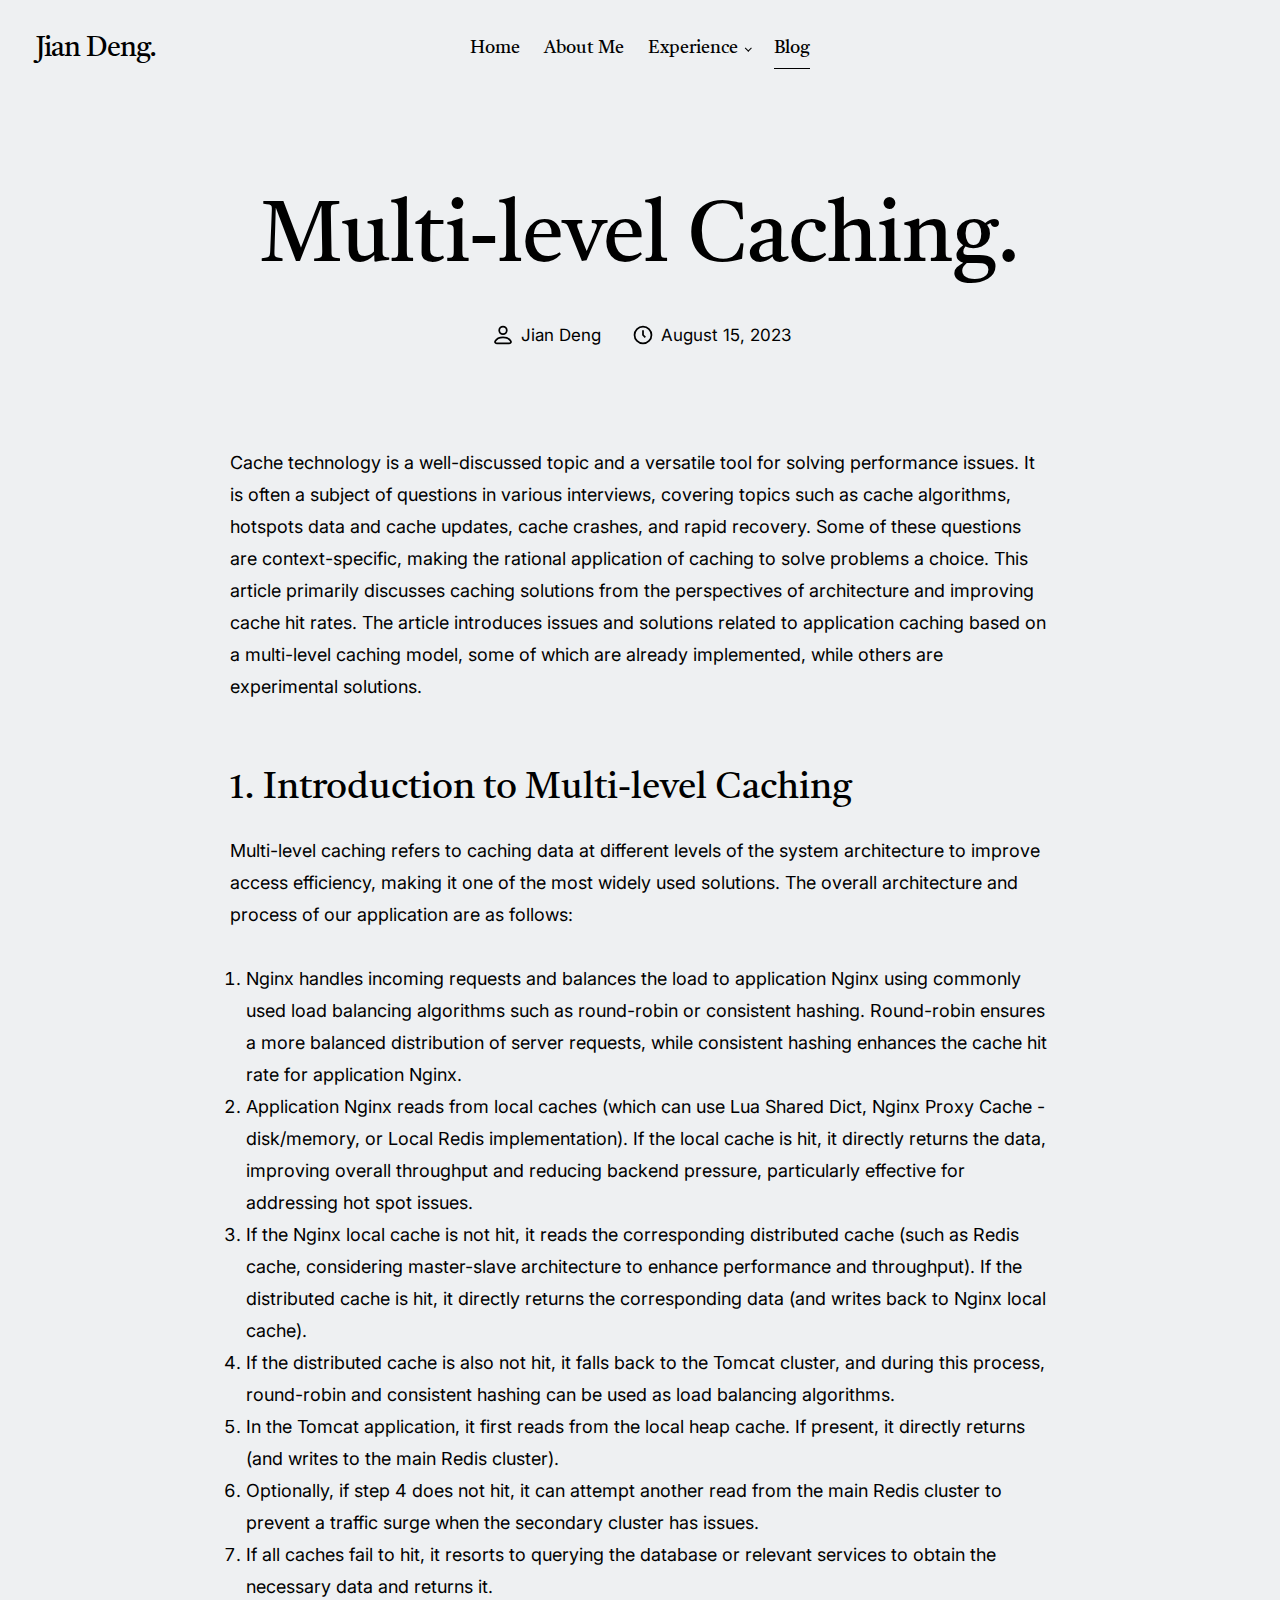
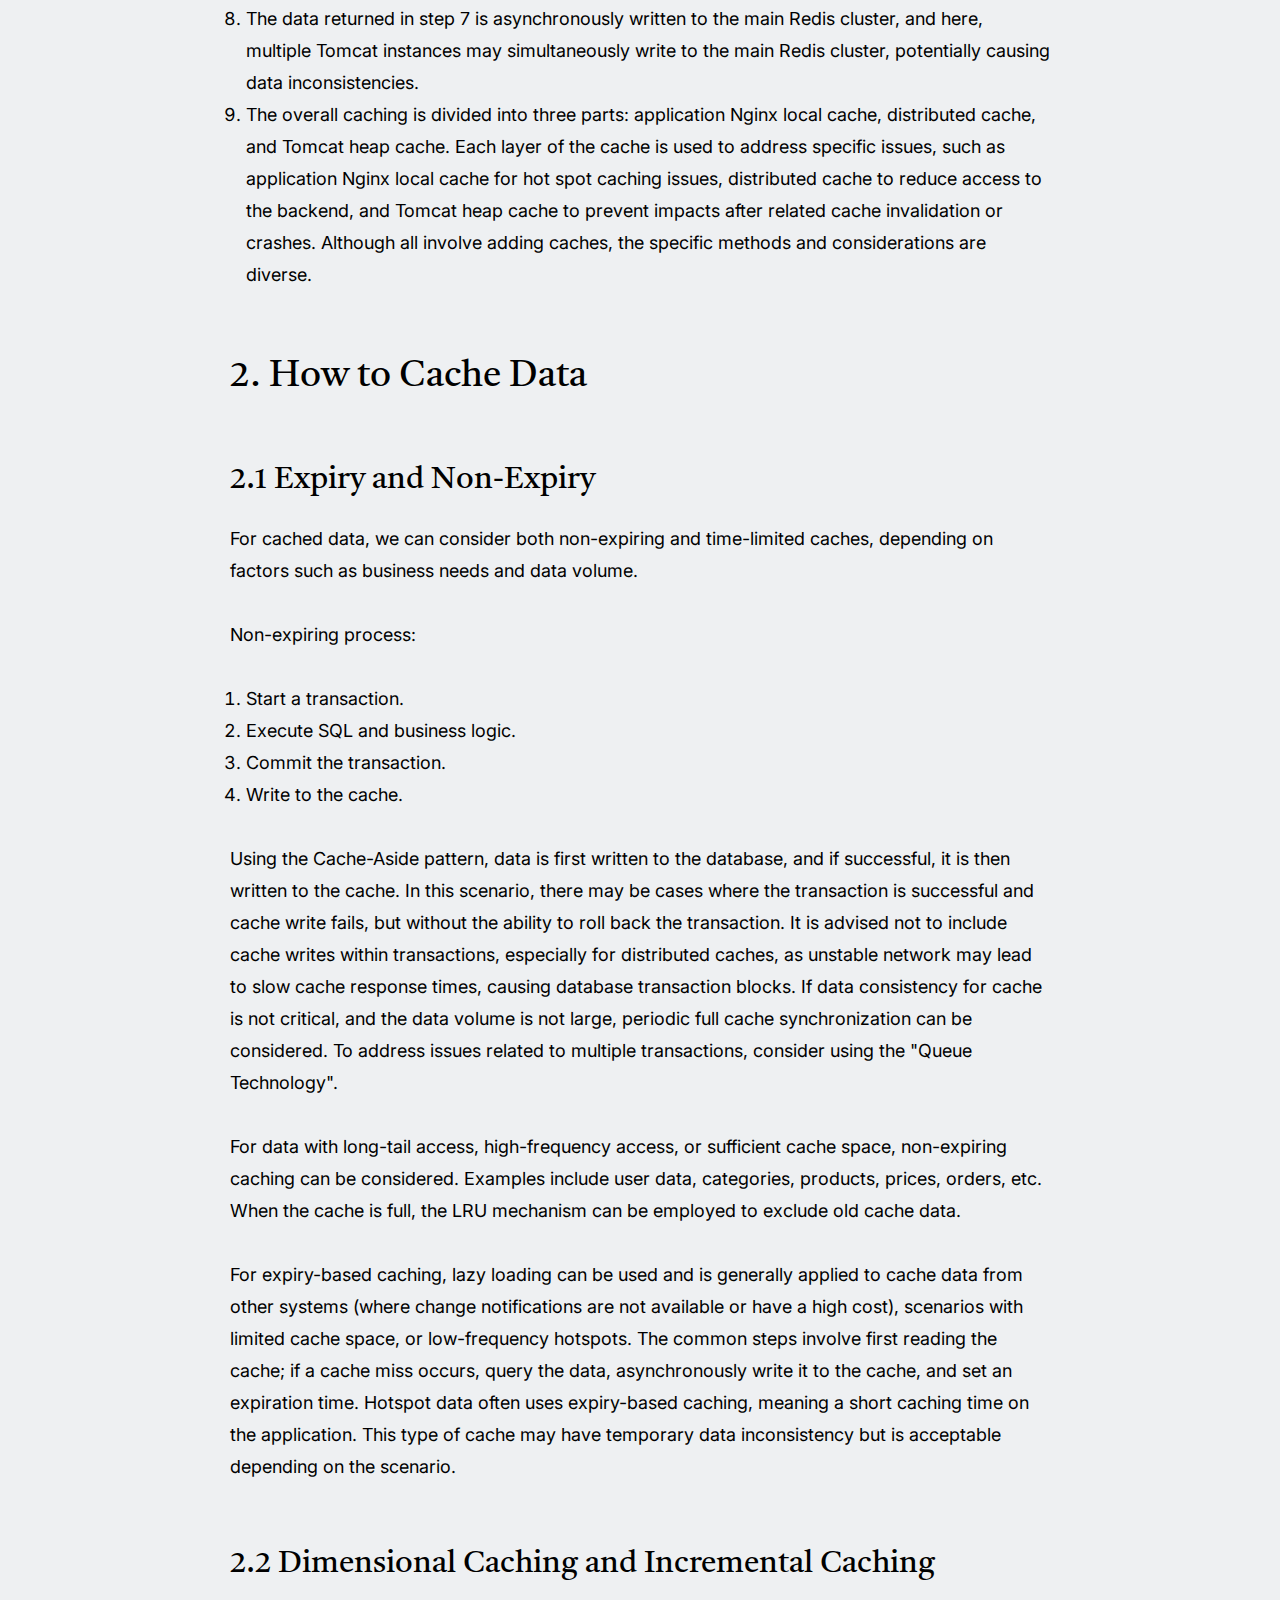
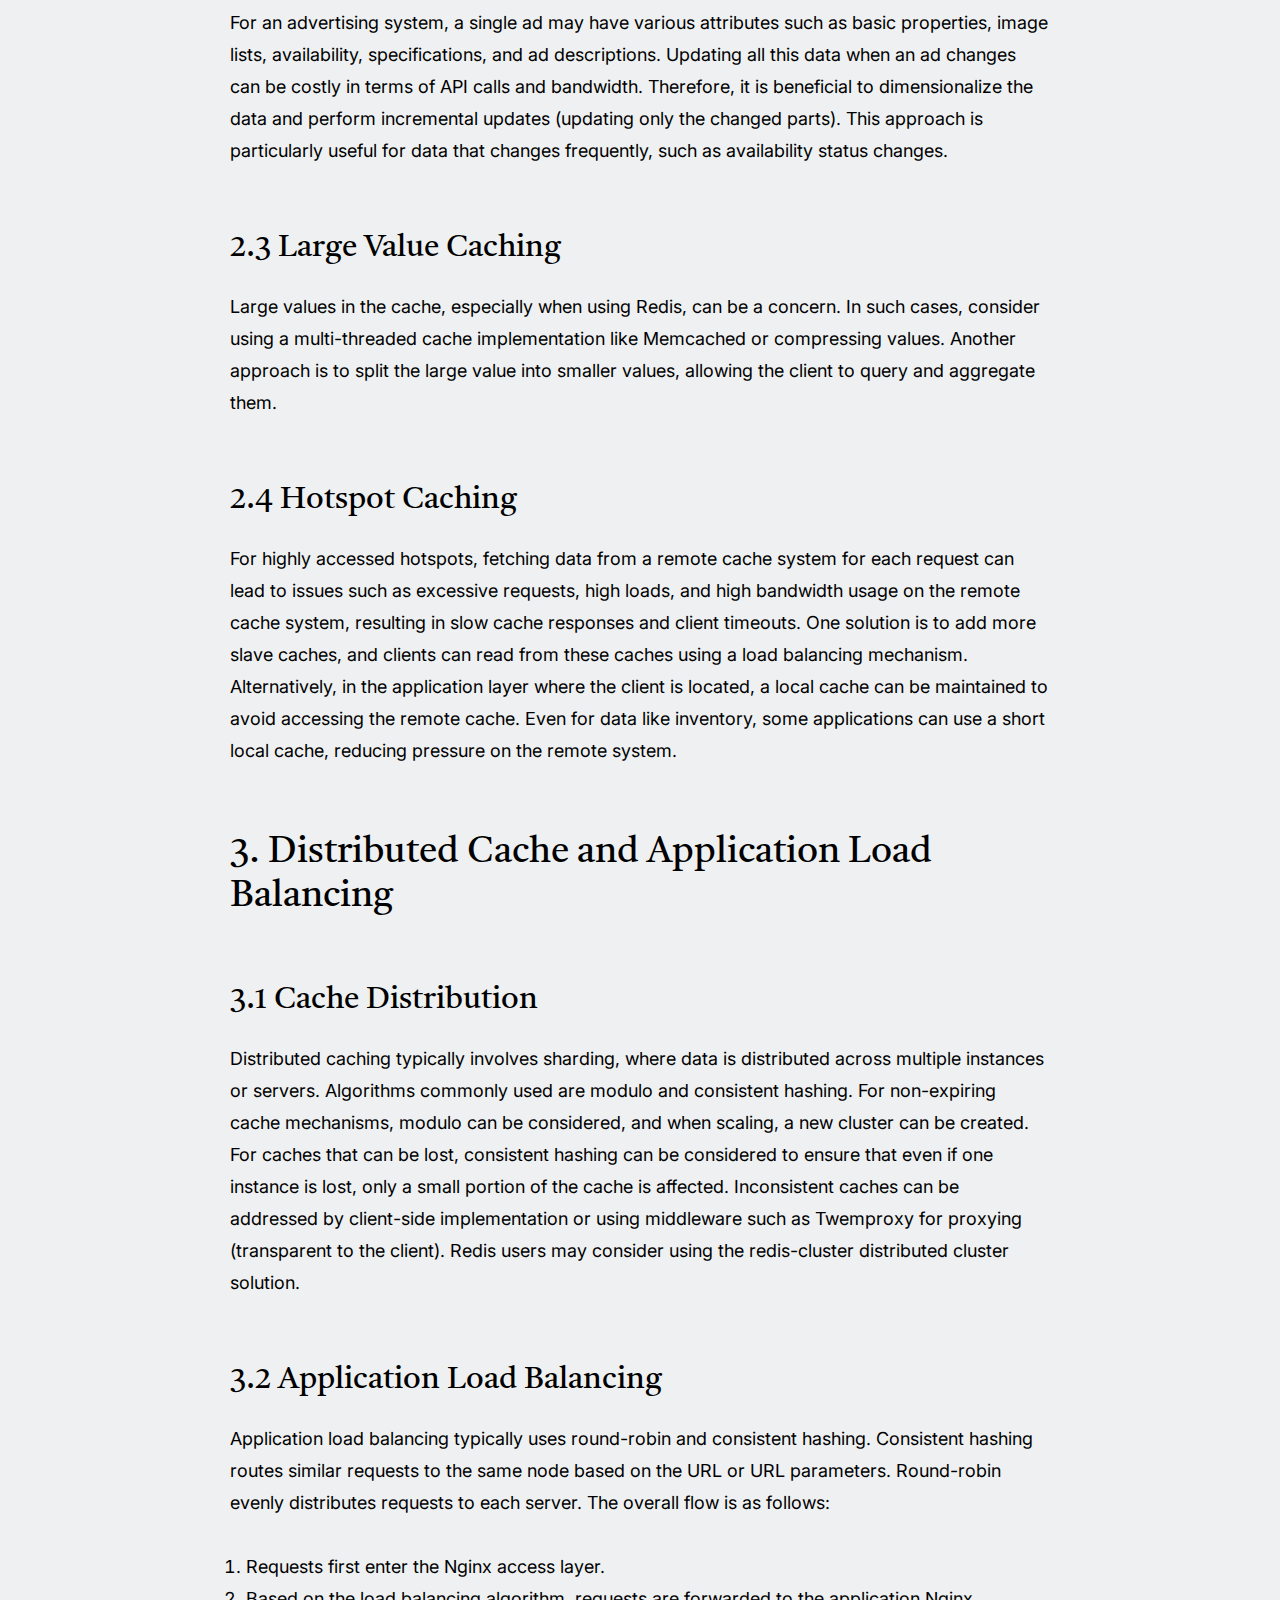
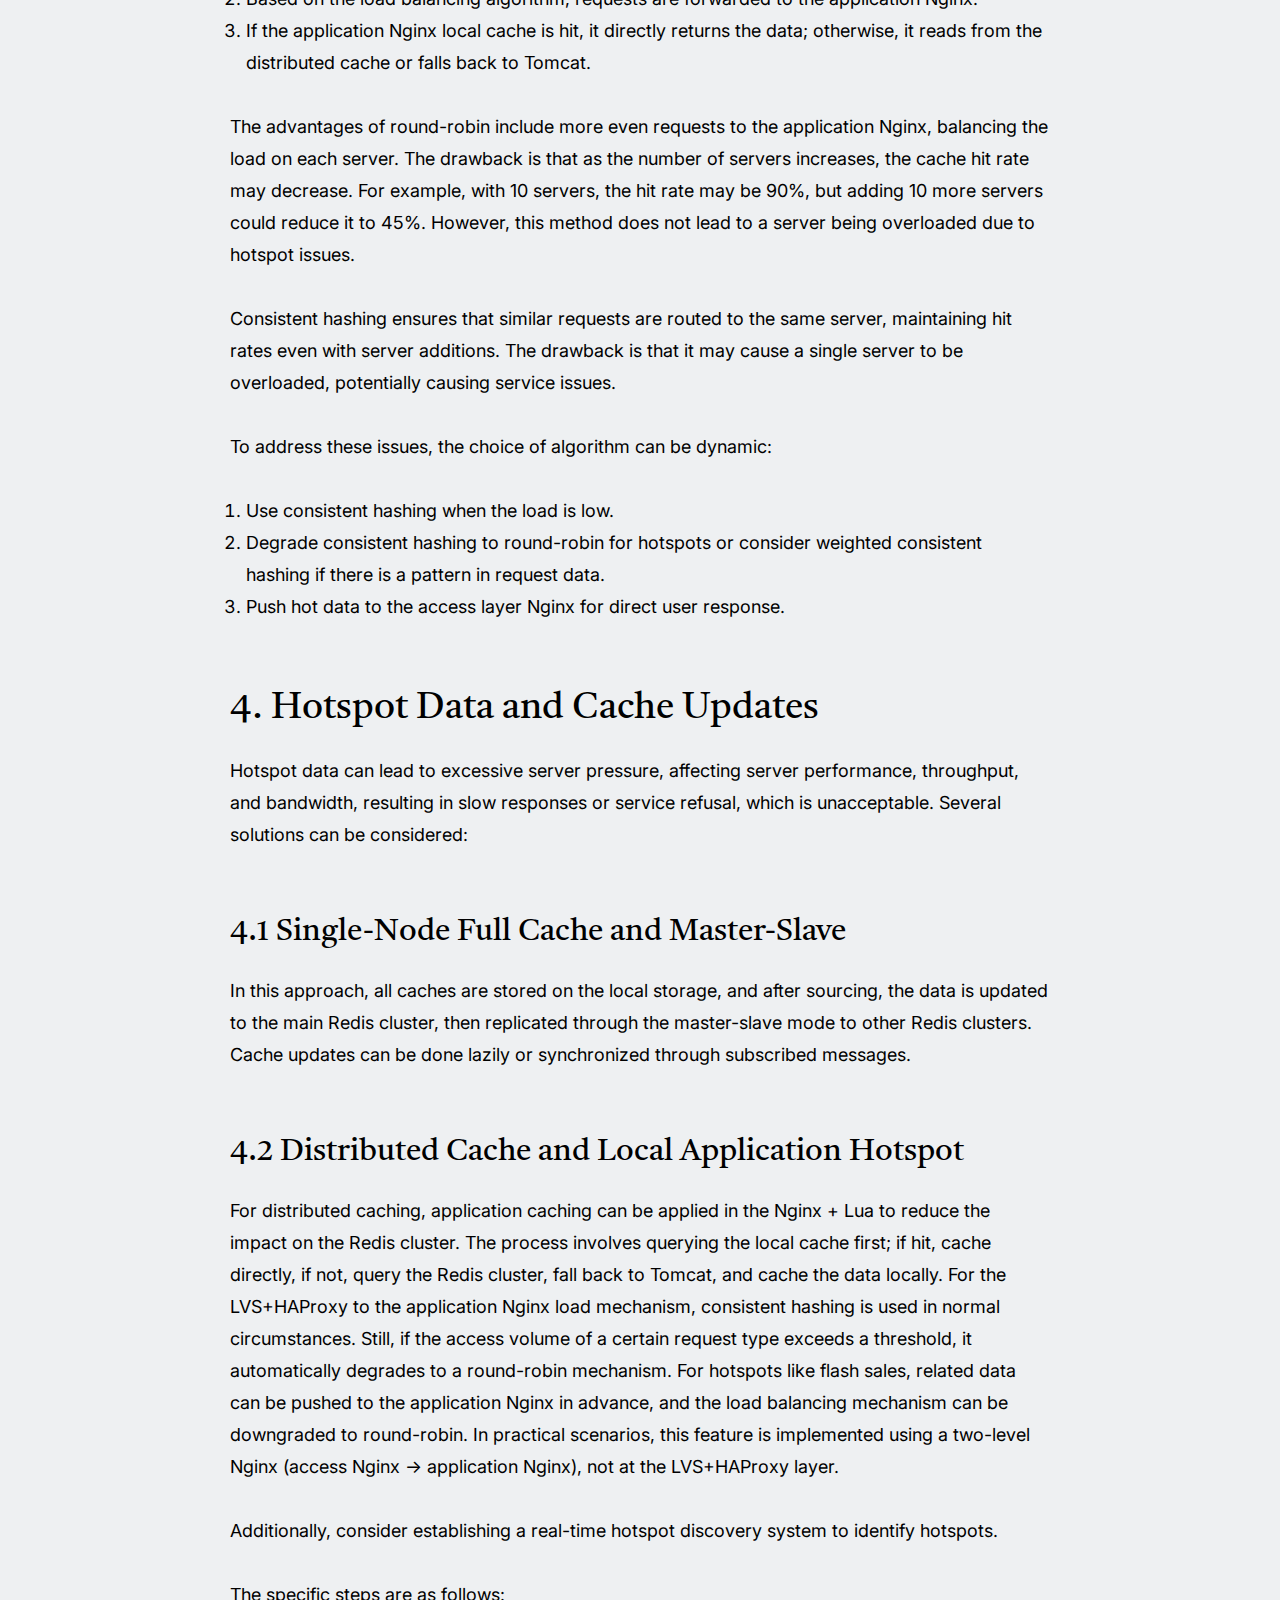
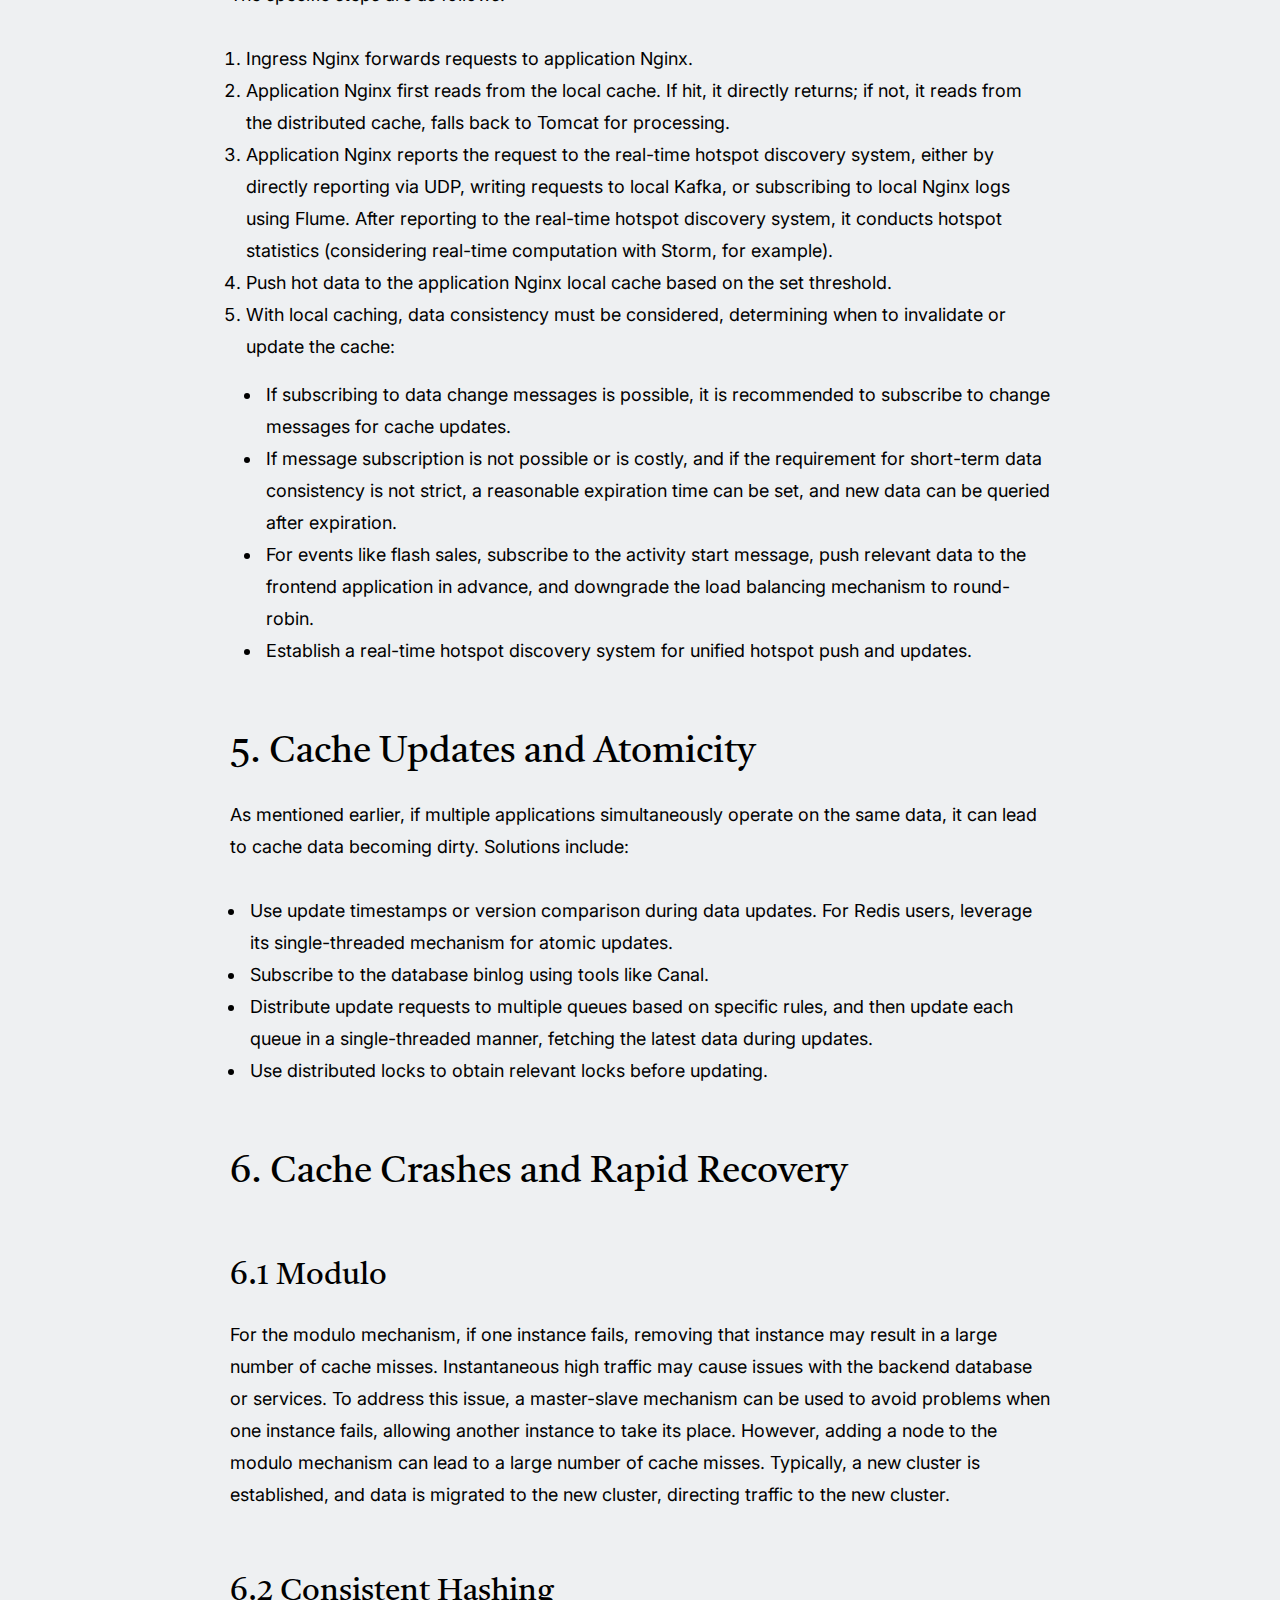
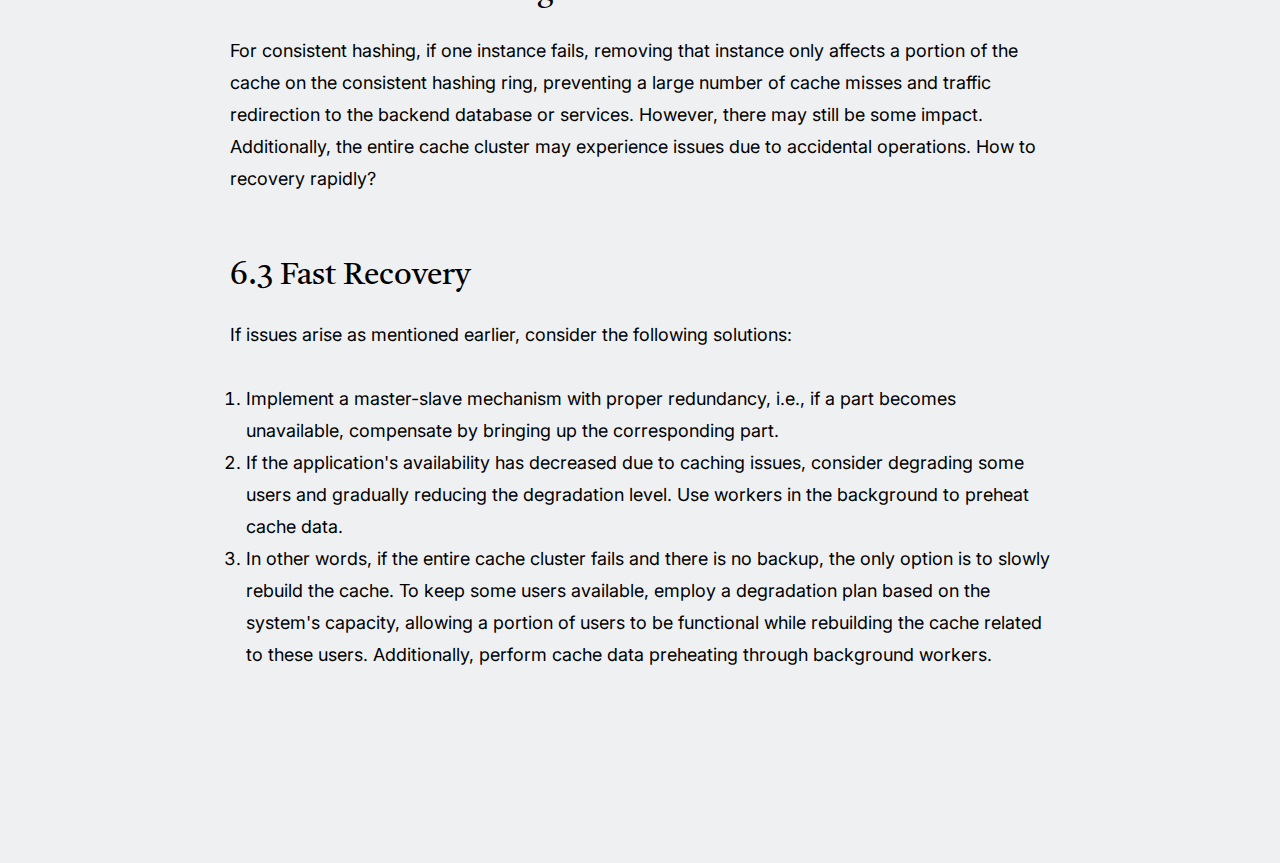
==== commit 1c3a3d39: "导航" ====
--- a/B10000001.html
+++ b/B10000001.html
@@ -6,7 +6,7 @@
     ================================================== -->
     <meta charset="utf-8">
     <meta name="viewport" content="width=device-width, initial-scale=1">
-    <title>Standard Post - Spurgeon</title>
+    <title>Multi-level Caching - Jian Deng</title>
 
     <script>
         document.documentElement.classList.remove('no-js');
@@ -63,61 +63,28 @@
                 <h3 class="s-header__nav-heading">Navigate to</h3>
 
                 <ul class="s-header__nav">
-                    <li><a href="index.html" title="">Home</a></li>
+                    <li ><a href="index.html" title="">Home</a></li>
+                    <li >
+                        <a href="introduction.html" title="" class="">About Me</a>
+                    </li>
                     <li class="has-children">
-                        <a href="#0" title="" class="">Categories</a>
+                        <a title="" class="">Experience</a>
                         <ul class="sub-menu">
-                            <li><a href="category.html">Design</a></li>
-                            <li><a href="category.html">Lifestyle</a></li>
-                            <li><a href="category.html">Inspiration</a></li>
-                            <li><a href="category.html">Work</a></li>
-                            <li><a href="category.html">Health</a></li>
-                            <li><a href="category.html">Photography</a></li>
+                            <li><a href="career.html">Career</a></li>
+                            <li><a href="projects.html">Projects</a></li>
+                            <li><a href="skills.html">Skills</a></li>
                         </ul>
                     </li>
-                    <li class="current-menu-item has-children">
-                        <a href="#0" title="" class="">Blog</a>
-                        <ul class="sub-menu">
-                            <li><a href="single-standard.html">Standard Post</a></li>
-                            <li><a href="single-video.html">Video Post</a></li>
-                            <li><a href="single-audio.html">Audio Post</a></li>
-                        </ul>
+                    <li class="current-menu-item">
+                        <a href="blogList.html" title="" class="">Blog</a>
                     </li>
-                    <li><a href="styles.html" title="">Styles</a></li>
-                    <li><a href="about.html" title="">About</a></li>
-                    <li><a href="contact.html" title="">Contact</a></li>
                 </ul> <!-- end s-header__nav -->
 
             </nav> <!-- end s-header__nav-wrap -->
 
         </div> <!-- end s-header__navigation -->
 
-        <div class="s-header__search">
-
-            <div class="s-header__search-inner">
-                <div class="row">
-
-                    <form role="search" method="get" class="s-header__search-form" action="#">
-                        <label>
-                            <span class="u-screen-reader-text">Search for:</span>
-                            <input type="search" class="s-header__search-field" placeholder="Search for..." value="" name="s" title="Search for:" autocomplete="off">
-                        </label>
-                        <input type="submit" class="s-header__search-submit" value="Search">
-                    </form>
-
-                    <a href="#0" title="Close Search" class="s-header__search-close">Close</a>
-
-                </div> <!-- end row -->
-            </div> <!-- s-header__search-inner -->
-
-        </div> <!-- end s-header__search -->
-
         <a class="s-header__menu-toggle" href="#0"><span>Menu</span></a>
-        <a class="s-header__search-trigger" href="#">
-            <svg width="24" height="24" fill="none" viewBox="0 0 24 24">
-                <path stroke="currentColor" stroke-linecap="round" stroke-linejoin="round" stroke-width="1.5" d="M19.25 19.25L15.5 15.5M4.75 11C4.75 7.54822 7.54822 4.75 11 4.75C14.4518 4.75 17.25 7.54822 17.25 11C17.25 14.4518 14.4518 17.25 11 17.25C7.54822 17.25 4.75 14.4518 4.75 11Z"></path>
-            </svg>
-        </a>
 
     </header> <!-- end s-header -->
 
